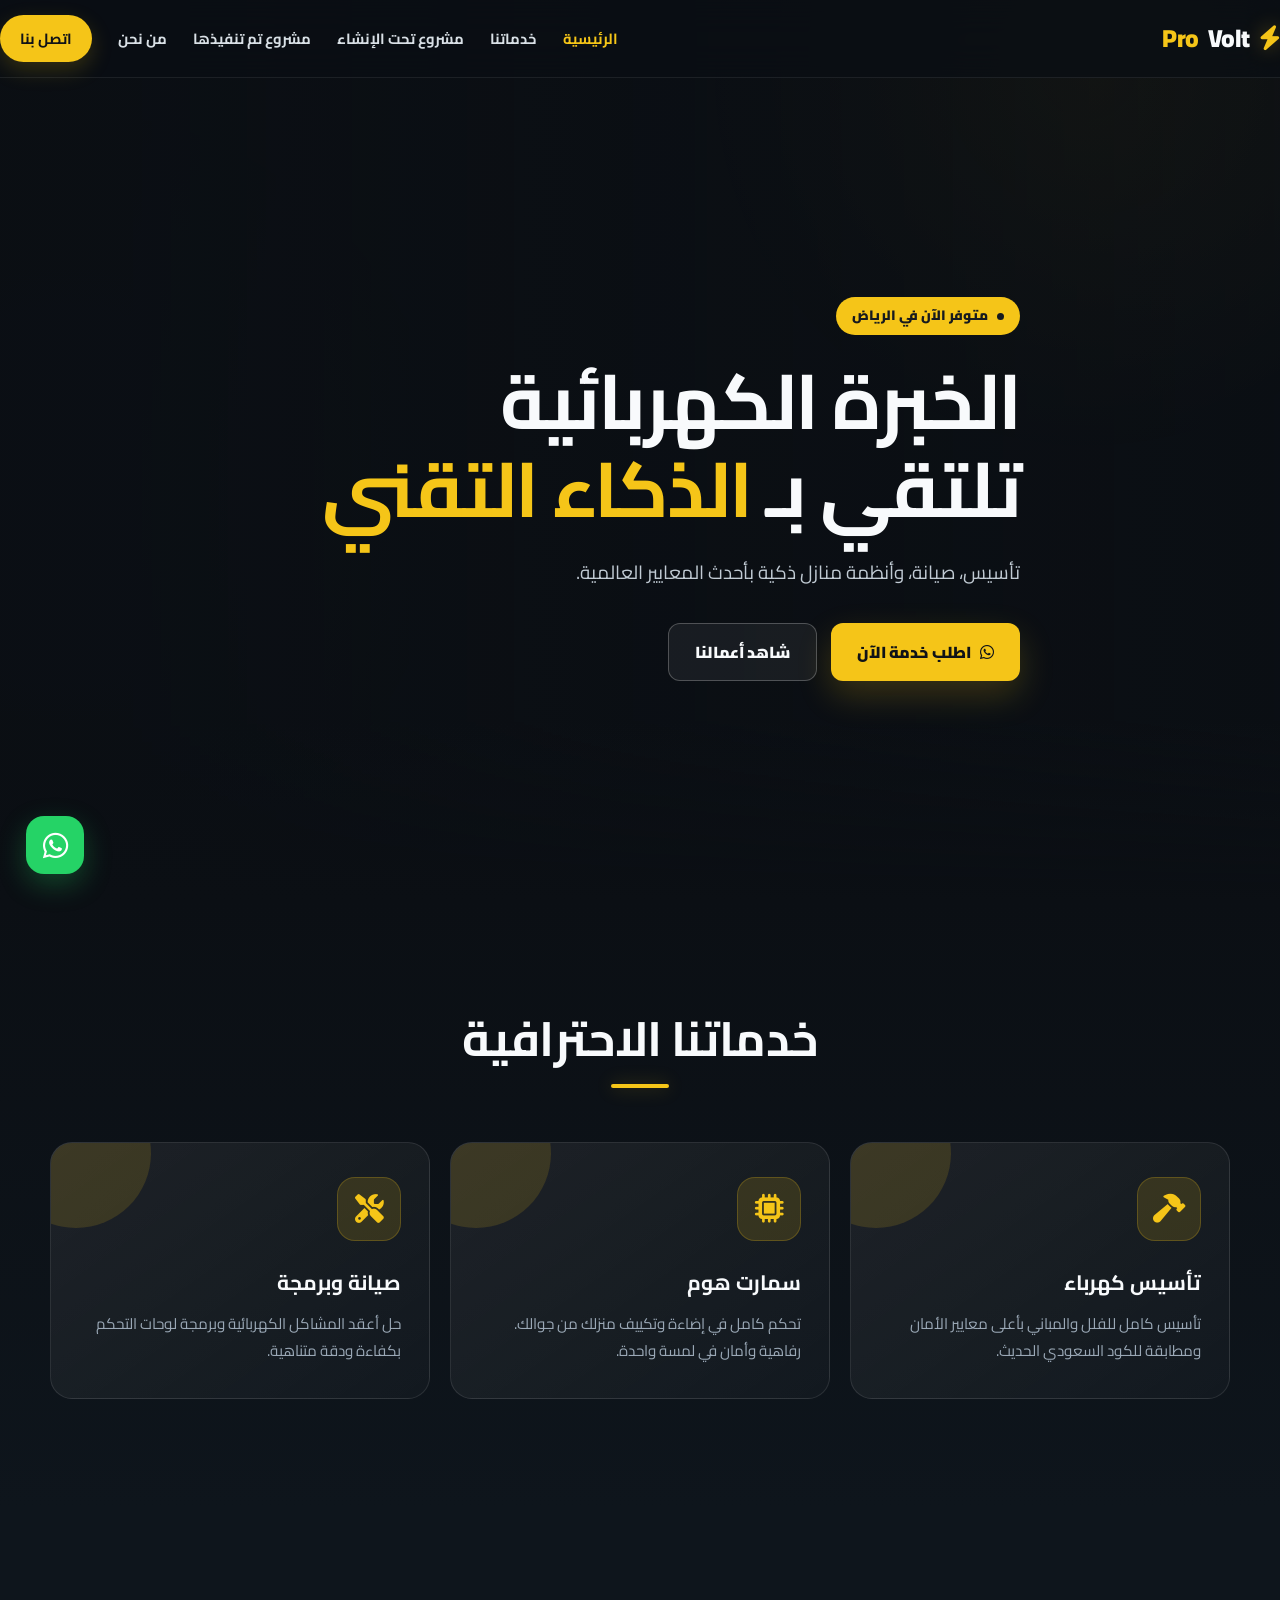
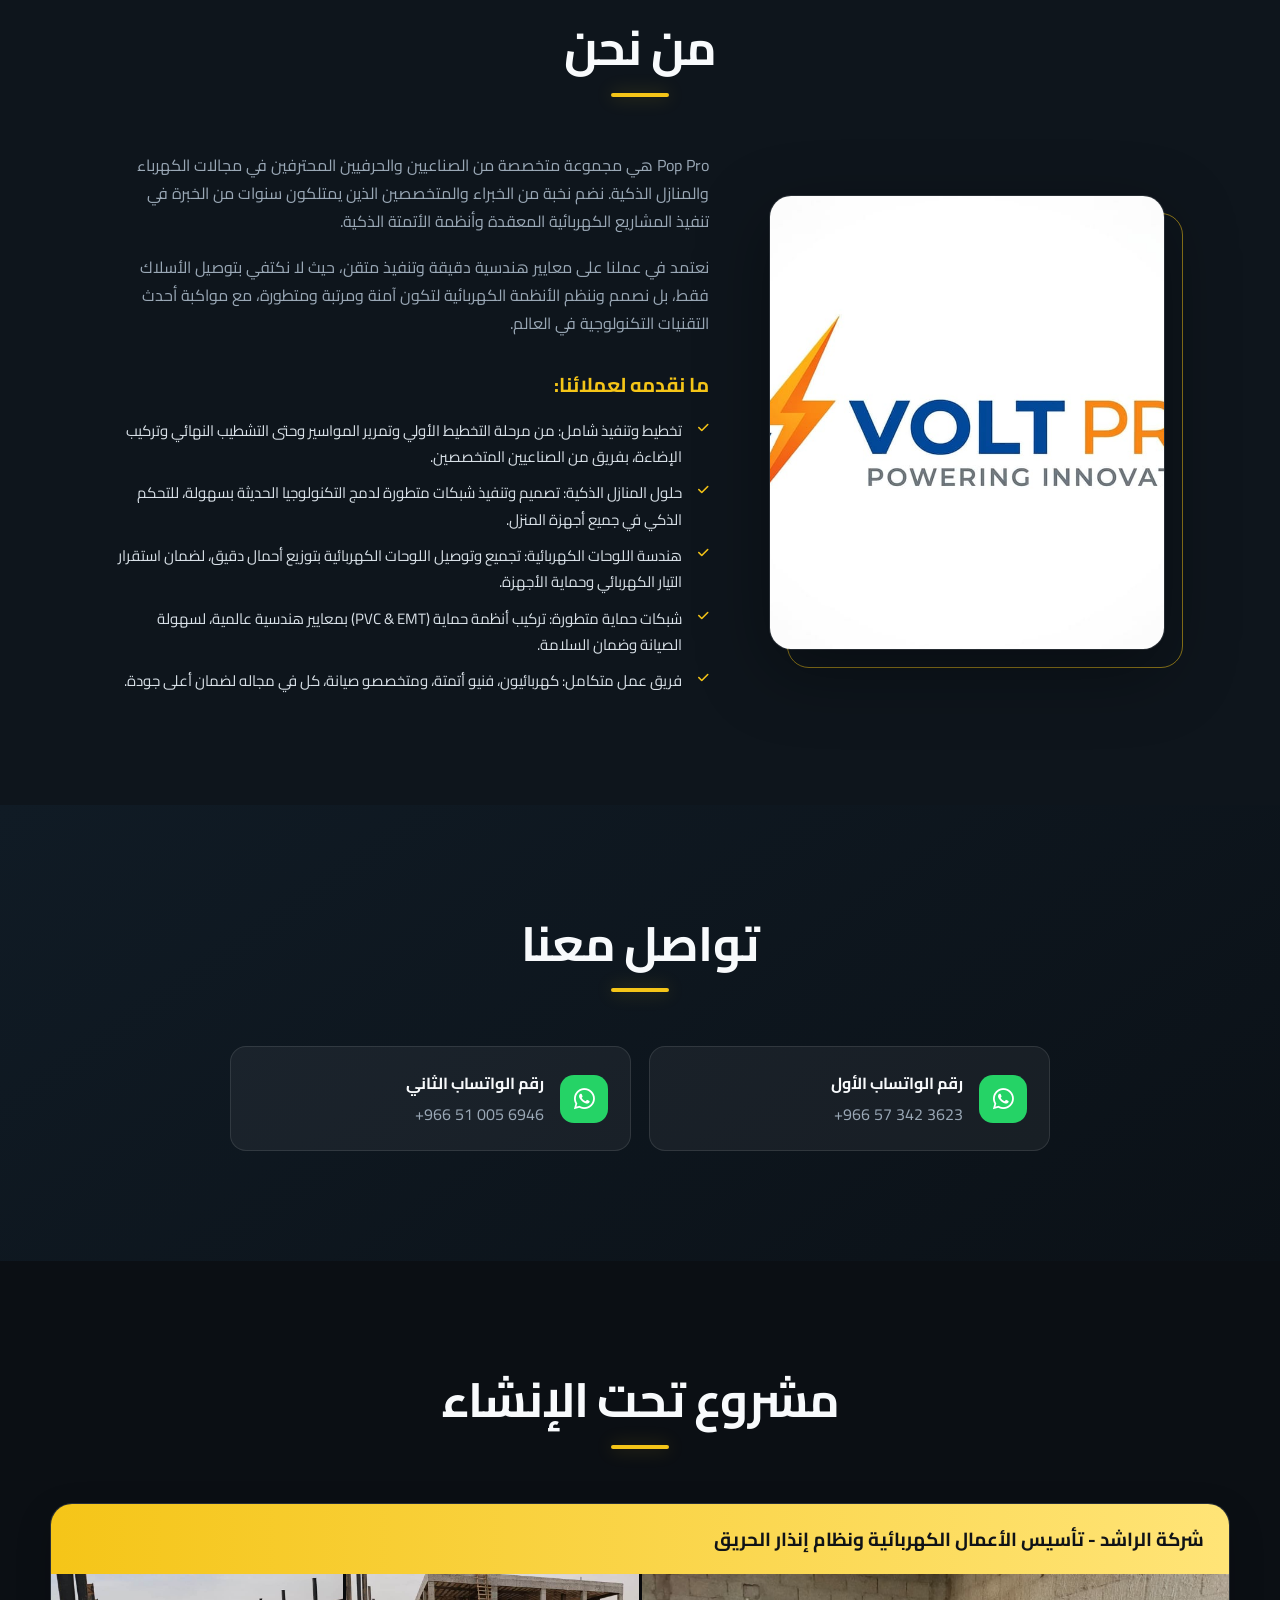
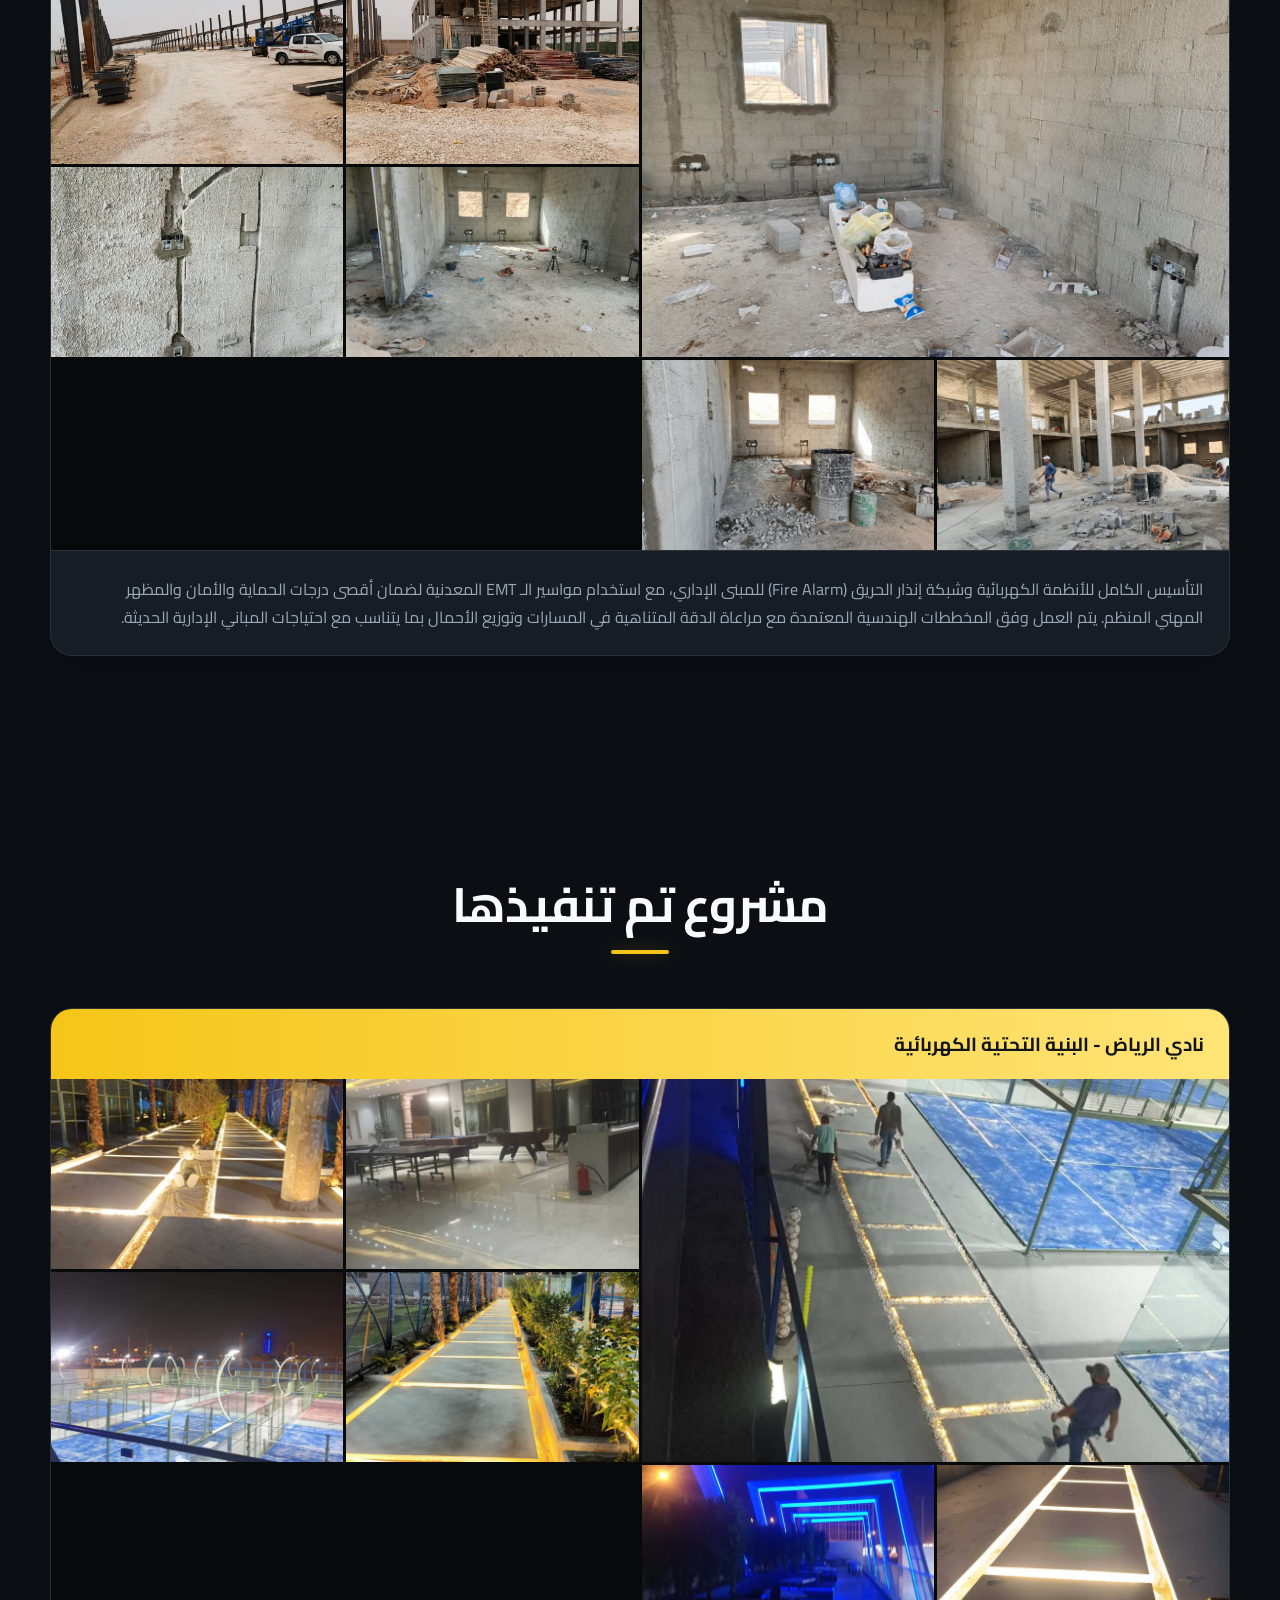
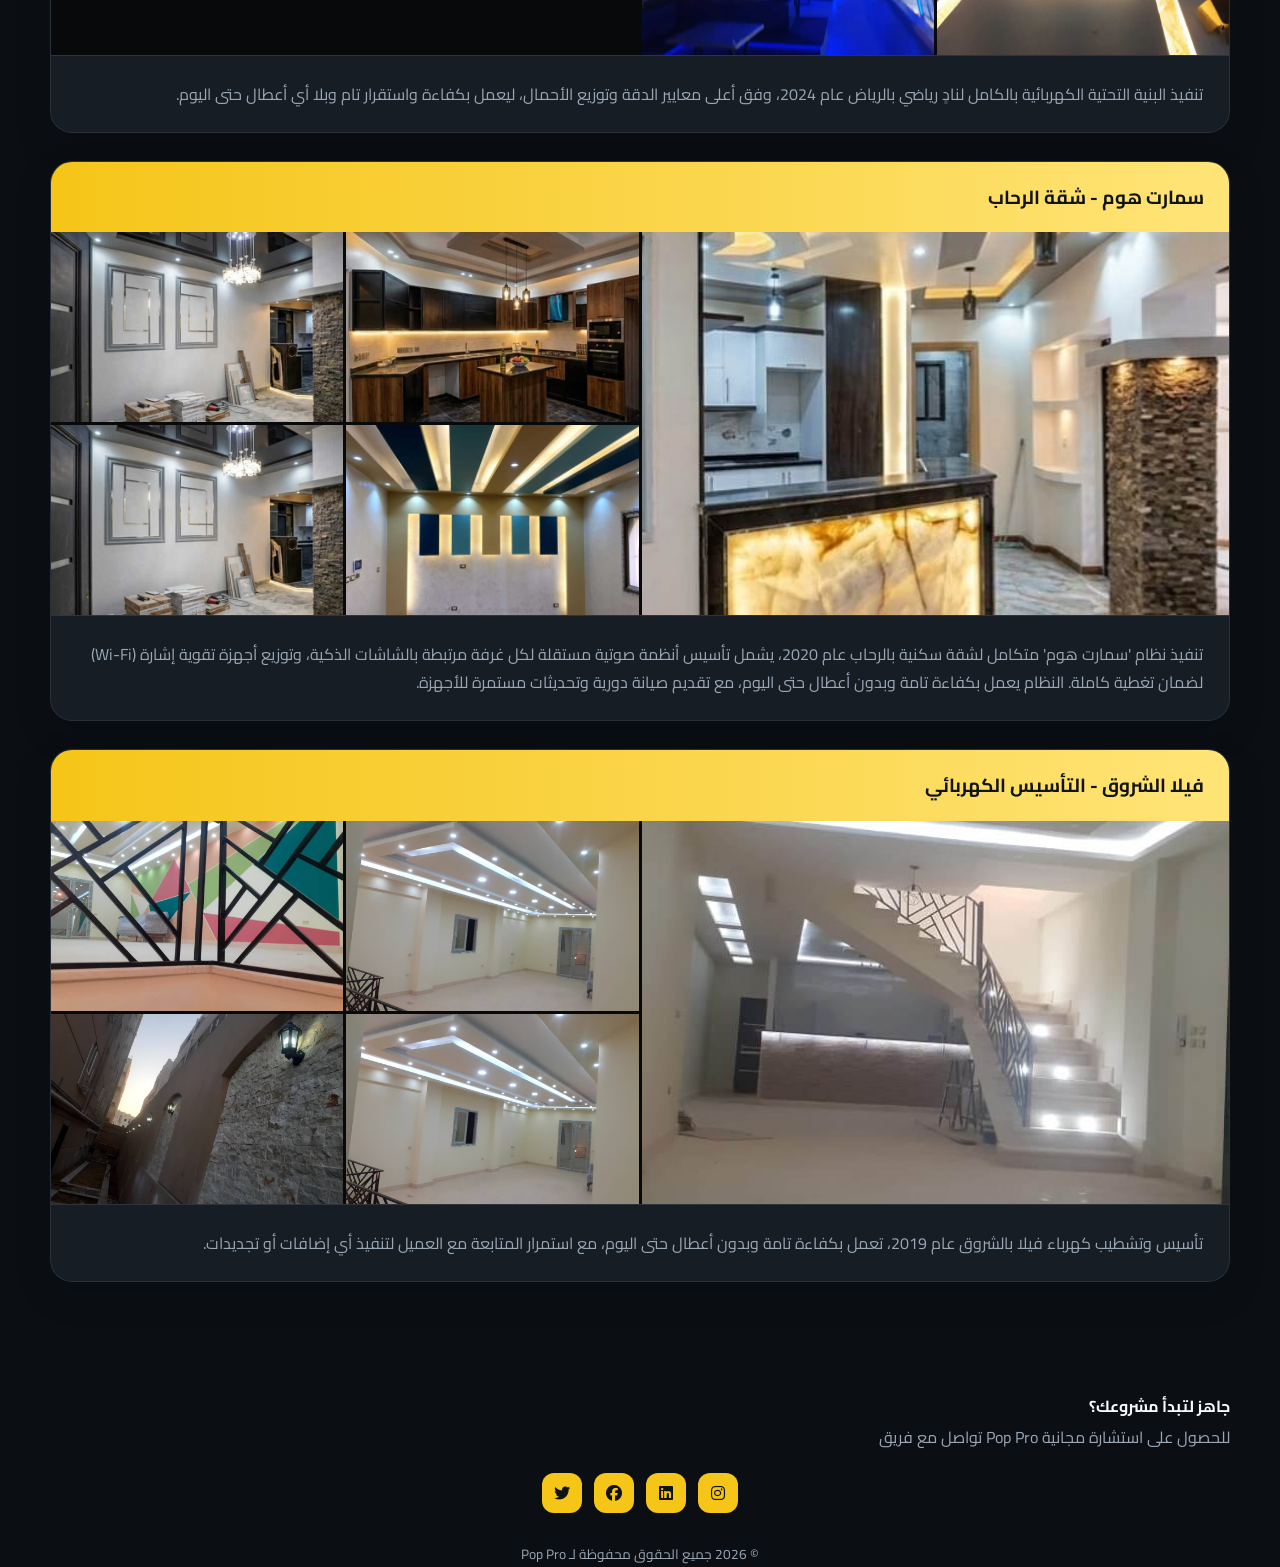
==== index.html @ e3d8637e "Redesign Pop Pro landing page" ====
<!DOCTYPE html>
<html lang="ar" dir="rtl">
<head>
    <!-- Basic Meta Tags -->
    <meta charset="UTF-8">
    <meta name="viewport" content="width=device-width, initial-scale=1.0">
    <meta http-equiv="X-UA-Compatible" content="IE=edge">
    
    <!-- SEO Meta Tags -->
    <title>Pop Pro | مجموعة الصناعيين والحرفيين المتخصصين</title>
    <meta name="description" content="Pop Pro - مجموعة متخصصة من الصناعيين والحرفيين في مجالات الكهرباء والمنازل الذكية. تركيب كهربائي محترف وصيانة وأتمتة المنازل في الرياض بأعلى معايير الجودة.">
    <meta name="keywords" content="Pop Pro, مجموعة صناعيين, كهربائي, منازل ذكية, تركيب كهربائي, صيانة, الرياض, حلول كهربائية, أتمتة المنازل, مقاول كهربائي, حرفيين">
    <meta name="author" content="Pop Pro Group">
    <meta name="robots" content="index, follow, max-image-preview:large, max-snippet:-1, max-video-preview:-1">
    <meta name="language" content="Arabic">
    <meta name="geo.region" content="SA">
    <meta name="geo.placename" content="Riyadh">
    <meta name="geo.position" content="24.7136;46.6753">
    <meta name="ICBM" content="24.7136,46.6753">
    
    <!-- Open Graph Meta Tags -->
    <meta property="og:type" content="website">
    <meta property="og:title" content="Pop Pro | مجموعة الصناعيين والحرفيين المتخصصين">
    <meta property="og:description" content="Pop Pro - مجموعة متخصصة من الصناعيين والحرفيين في مجالات الكهرباء والمنازل الذكية في الرياض. حلول احترافية بأعلى معايير الجودة.">
    <meta property="og:site_name" content="Pop Pro Group">
    <meta property="og:locale" content="ar_SA">
    
    <!-- Twitter Card Meta Tags -->
    <meta name="twitter:card" content="summary_large_image">
    <meta name="twitter:title" content="Pop Pro | مجموعة الصناعيين والحرفيين المتخصصين">
    <meta name="twitter:description" content="Pop Pro - مجموعة متخصصة من الصناعيين والحرفيين في مجالات الكهرباء والمنازل الذكية في الرياض. حلول احترافية بأعلى معايير الجودة.">
    <meta name="twitter:creator" content="@voltprogroup">
    
    <!-- Technical Meta Tags -->
    <meta name="theme-color" content="#f5c518">
    <meta name="msapplication-TileColor" content="#1a1a1a">
    <meta name="format-detection" content="telephone=no">
    <meta name="apple-mobile-web-app-capable" content="yes">
    <meta name="apple-mobile-web-app-status-bar-style" content="black-translucent">
    
        
    <!-- Favicon and App Icons -->
    <link rel="icon" type="image/x-icon" href="/favicon.ico">
    <link rel="apple-touch-icon" sizes="180x180" href="/apple-touch-icon.png">
    <link rel="icon" type="image/png" sizes="32x32" href="/favicon-32x32.png">
    <link rel="icon" type="image/png" sizes="16x16" href="/favicon-16x16.png">
    
    <!-- Preconnect for Performance -->
    <link rel="preconnect" href="https://fonts.googleapis.com">
    <link rel="preconnect" href="https://fonts.gstatic.com" crossorigin>
    <link rel="preconnect" href="https://cdnjs.cloudflare.com">
    
    <!-- Stylesheets -->
    <link rel="stylesheet" href="css/style.css">
    <link href="https://fonts.googleapis.com/css2?family=Cairo:wght@400;700;900&display=swap" rel="stylesheet">
    <link rel="stylesheet" href="https://cdnjs.cloudflare.com/ajax/libs/font-awesome/6.5.0/css/all.min.css">
    
    <!-- Structured Data (JSON-LD) -->
    <script type="application/ld+json">
    {
        "@context": "https://schema.org",
        "@type": "Organization",
        "name": "Pop Pro",
        "alternateName": "مجموعة الصناعيين والحرفيين المتخصصين",
        "description": "Pop Pro - مجموعة متخصصة من الصناعيين والحرفيين في مجالات الكهرباء والمنازل الذكية في الرياض",
        "telephone": "+966573423623",
        "address": {
            "@type": "PostalAddress",
            "addressLocality": "Riyadh",
            "addressCountry": "SA"
        },
        "geo": {
            "@type": "GeoCoordinates",
            "latitude": "24.7136",
            "longitude": "46.6753"
        },
        "openingHours": "Mo-Su 00:00-23:59",
        "serviceType": "Electrical Services",
        "areaServed": "Riyadh",
        "employee": {
            "@type": "LocalBusiness",
            "name": "Pop Pro Team"
        },
        "offers": {
            "@type": "Offer",
            "itemOffered": {
                "@type": "Service",
                "name": "Electrical Installation and Smart Home Solutions",
                "description": "Complete electrical installation, maintenance, and smart home automation by professional craftsmen"
            }
        },
        "sameAs": [
            "https://www.instagram.com/voltprogroup",
            "https://www.linkedin.com/company/voltprogroup",
            "https://twitter.com/voltprogroup"
        ]
    }
    </script>
</head>
<body>

    <nav>
        <div class="container nav-wrapper">
            <a href="#" class="logo">
                <i class="fas fa-bolt"></i> Pop <span>Pro</span>
            </a>
            
            <ul class="nav-links">
                <li><a href="#hero">الرئيسية</a></li>
                <li><a href="#services">خدماتنا</a></li>
                <li><a href="#portfolio">مشروع تحت الإنشاء</a></li>
                <li><a href="#completed-projects">مشروع تم تنفيذها</a></li>
                <li><a href="#about">من نحن</a></li>
                <li><a href="#contact" class="btn-nav">اتصل بنا</a></li>
            </ul>

            <div class="menu-toggle" id="mobile-menu">
                <span class="bar"></span>
                <span class="bar"></span>
                <span class="bar"></span>
            </div>
        </div>
    </nav>

    <section id="hero" class="hero">
        <div class="container hero-content">
            <span class="badge">متوفر الآن في الرياض </span>
            <h1>الخبرة الكهربائية تلتقي بـ <span class="highlight">الذكاء التقني</span></h1>
            <p>تأسيس، صيانة، وأنظمة منازل ذكية بأحدث المعايير العالمية.</p>
            <div class="hero-btns">
                <a href="https://wa.me/966573423623" class="btn-primary"><i class="fab fa-whatsapp"></i> اطلب خدمة الآن</a>
                <a href="#portfolio" class="btn-secondary">شاهد أعمالنا</a>
            </div>
        </div>
    </section>

<section id="services" class="services">
    <div class="container">
        <div class="section-title reveal">
            <h2>خدماتنا الاحترافية</h2>
            <div class="line"></div>
        </div>
        
        <div class="services-grid">
            <div class="service-card reveal">
                <div class="card-icon">
                     <i class="fas fa-hammer"></i>
                </div>
                <h3>تأسيس كهرباء</h3>
                <p>تأسيس كامل للفلل والمباني بأعلى معايير الأمان ومطابقة للكود السعودي الحديث.</p>
                <div class="card-edge"></div>
            </div>

            <div class="service-card reveal">
                <div class="card-icon">
                    <i class="fas fa-microchip"></i>
                </div>
                <h3>سمارت هوم</h3>
                <p>تحكم كامل في إضاءة وتكييف منزلك من جوالك. رفاهية وأمان في لمسة واحدة.</p>
                <div class="card-edge"></div>
            </div>

            <div class="service-card reveal">
                <div class="card-icon">
                    <i class="fas fa-tools"></i>
                </div>
                <h3>صيانة وبرمجة</h3>
                <p>حل أعقد المشاكل الكهربائية وبرمجة لوحات التحكم بكفاءة ودقة متناهية.</p>
                <div class="card-edge"></div>
            </div>
        </div>
    </div>
</section>

<section id="about" class="about">
    <div class="container">
        <div class="section-title reveal">
            <h2>من نحن</h2>
            <div class="line"></div>
        </div>
        
        <div class="about-content">
            <div class="about-image">
                <img src="image/profile.jpeg" alt="Pop Pro - مجموعة الصناعيين والحرفيين">
            </div>
            <div class="about-text">
                <p>Pop Pro هي مجموعة متخصصة من الصناعيين والحرفيين المحترفين في مجالات الكهرباء والمنازل الذكية. نضم نخبة من الخبراء والمتخصصين الذين يمتلكون سنوات من الخبرة في تنفيذ المشاريع الكهربائية المعقدة وأنظمة الأتمتة الذكية.</p>
            
            <p>نعتمد في عملنا على معايير هندسية دقيقة وتنفيذ متقن، حيث لا نكتفي بتوصيل الأسلاك فقط، بل نصمم وننظم الأنظمة الكهربائية لتكون آمنة ومرتبة ومتطورة، مع مواكبة أحدث التقنيات التكنولوجية في العالم.</p>
            
            <h3>ما نقدمه لعملائنا:</h3>
            
            <ul>
                <li>تخطيط وتنفيذ شامل: من مرحلة التخطيط الأولي وتمرير المواسير وحتى التشطيب النهائي وتركيب الإضاءة، بفريق من الصناعيين المتخصصين.</li>
                <li>حلول المنازل الذكية: تصميم وتنفيذ شبكات متطورة لدمج التكنولوجيا الحديثة بسهولة، للتحكم الذكي في جميع أجهزة المنزل.</li>
                <li>هندسة اللوحات الكهربائية: تجميع وتوصيل اللوحات الكهربائية بتوزيع أحمال دقيق، لضمان استقرار التيار الكهربائي وحماية الأجهزة.</li>
                <li>شبكات حماية متطورة: تركيب أنظمة حماية (PVC & EMT) بمعايير هندسية عالمية، لسهولة الصيانة وضمان السلامة.</li>
                <li>فريق عمل متكامل: كهربائيون، فنيو أتمتة، ومتخصصو صيانة، كل في مجاله لضمان أعلى جودة.</li>
            </ul>
            </div>
        </div>
    </div>
</section>

<section id="contact" class="contact">
    <div class="container">
        <div class="section-title reveal">
            <h2>تواصل معنا</h2>
            <div class="line"></div>
        </div>
        <div class="contact-content">
            <div class="contact-cards">
                <a href="https://wa.me/966573423623" class="contact-card" target="_blank">
                    <div class="contact-icon">
                        <i class="fab fa-whatsapp"></i>
                    </div>
                    <div class="contact-info">
                        <h3>رقم الواتساب الأول</h3>
                        <p>+966 57 342 3623</p>
                    </div>
                </a>
                <a href="https://wa.me/966510056946" class="contact-card" target="_blank">
                    <div class="contact-icon">
                        <i class="fab fa-whatsapp"></i>
                    </div>
                    <div class="contact-info">
                        <h3>رقم الواتساب الثاني</h3>
                        <p>+966 51 005 6946</p>
                    </div>
                </a>
            </div>
        </div>
    </div>
</section>

    <section id="portfolio" class="portfolio">
        <div class="container">
            <div class="section-title">
                <h2>مشروع تحت الإنشاء</h2>
                <div class="line"></div>
            </div>

            <div class="portfolio-grid">
                <div class="portfolio-item">
                    <div class="project-header">
                        <h3> تأسيس الأعمال الكهربائية ونظام إنذار الحريق - المبنى الإداري (شركة الراشد)</h3>
                    </div>
                    <div class="images">
                        <img src="image/factory1.jpeg" alt="Factory 1" loading="lazy">
                        <img src="image/factory2.jpeg" alt="Factory 2" loading="lazy">
                        <img src="image/factory3.jpeg" alt="Factory 3" loading="lazy">
                        <img src="image/factory4.jpeg" alt="Factory 4" loading="lazy">
                        <img src="image/factory5.jpeg" alt="Factory 5" loading="lazy">
                        <img src="image/factory6.jpeg" alt="Factory 6" loading="lazy">
                        <img src="image/factory7.jpeg" alt="Factory 7" loading="lazy">
                    </div>
                    <div class="project-description">
                        <p>التأسيس الكامل للأنظمة الكهربائية وشبكة إنذار الحريق (Fire Alarm) للمبنى الإداري، مع استخدام مواسير الـ EMT المعدنية لضمان أقصى درجات الحماية والأمان والمظهر المهني المنظم. يتم العمل وفق المخططات الهندسية المعتمدة مع مراعاة الدقة المتناهية في المسارات وتوزيع الأحمال بما يتناسب مع احتياجات المباني الإدارية الحديثة.</p>
                    </div>
                </div>
            </div>
        </div>
    </section>

    <section id="completed-projects" class="portfolio">
        <div class="container">
            <div class="section-title">
                <h2>مشروع تم تنفيذها</h2>
                <div class="line"></div>
            </div>

            <div class="portfolio-grid">
                <div class="portfolio-item">
                    <div class="project-header">
                        <h3>نادي الرياض - البنية التحتية الكهربائية</h3>
                    </div>
                    <div class="images">
                        <img src="image/Riyadh1.jpeg" alt="Riyadh 1" loading="lazy">
                        <img src="image/Riyadh2.jpeg" alt="Riyadh 2" loading="lazy">
                        <img src="image/Riyadh3.jpeg" alt="Riyadh 3" loading="lazy">
                        <img src="image/Riyadh4.jpeg" alt="Riyadh 4" loading="lazy">
                        <img src="image/Riyadh5.jpeg" alt="Riyadh 5" loading="lazy">
                        <img src="image/Riyadh6.jpeg" alt="Riyadh 6" loading="lazy">
                        <img src="image/Riyadh7.jpeg" alt="Riyadh 7" loading="lazy">
                    </div>
                    <div class="project-description">
                        <p>تنفيذ البنية التحتية الكهربائية بالكامل لنادٍ رياضي بالرياض عام 2024، وفق أعلى معايير الدقة وتوزيع الأحمال، ليعمل بكفاءة واستقرار تام وبلا أي أعطال حتى اليوم.</p>
                    </div>
                </div>

                <div class="portfolio-item">
                    <div class="project-header">
                        <h3>سمارت هوم - شقة الرحاب</h3>
                    </div>
                    <div class="images">
                        <img src="image/Rehab1.jpeg" alt="Rehab 1" loading="lazy">
                        <img src="image/Rehab2.jpeg" alt="Rehab 2" loading="lazy">
                        <img src="image/Rehab5.jpeg" alt="Rehab 3" loading="lazy">
                        <img src="image/Rehab4.jpeg" alt="Rehab 4" loading="lazy">
                        <img src="image/Rehab5.jpeg" alt="Rehab 5" loading="lazy">
                    </div>
                    <div class="project-description">
                        <p>تنفيذ نظام "سمارت هوم" متكامل لشقة سكنية بالرحاب عام 2020، يشمل تأسيس أنظمة صوتية مستقلة لكل غرفة مرتبطة بالشاشات الذكية، وتوزيع أجهزة تقوية إشارة (Wi-Fi) لضمان تغطية كاملة. النظام يعمل بكفاءة تامة وبدون أعطال حتى اليوم، مع تقديم صيانة دورية وتحديثات مستمرة للأجهزة.</p>
                    </div>
                </div>

                <div class="portfolio-item">
                    <div class="project-header">
                        <h3>فيلا الشروق - التأسيس الكهربائي</h3>
                    </div>
                    <div class="images">
                        <img src="image/sunrise1.jpeg" alt="Shurooq 1" loading="lazy">
                        <img src="image/sunrise2.jpeg" alt="Shurooq 2" loading="lazy">
                        <img src="image/sunrise3.jpeg" alt="Shurooq 3" loading="lazy">
                        <img src="image/sunrise4.jpeg" alt="Shurooq 4" loading="lazy">
                        <img src="image/sunrise5.jpeg" alt="Shurooq 5" loading="lazy">
                    </div>
                    <div class="project-description">
                        <p>تأسيس وتشطيب كهرباء فيلا بالشروق عام 2019، تعمل بكفاءة تامة وبدون أعطال حتى اليوم، مع استمرار المتابعة مع العميل لتنفيذ أي إضافات أو تجديدات.</p>
                    </div>
                </div>

                
            </div>
        </div>
    </section>

    <footer id="contact">
        <div class="container">
            <div class="contact-info">
                <h3>جاهز لتبدأ مشروعك؟</h3>
                <p>تواصل مع فريق Pop Pro للحصول على استشارة مجانية</p>
                <div class="social-links">
                    <a href="https://www.instagram.com/voltprogroup"><i class="fab fa-instagram"></i></a>
                    <a href="https://www.linkedin.com/company/voltprogroup"><i class="fab fa-linkedin"></i></a>
                    <a href="https://www.facebook.com/alajadhalmtqnhllmqawlat"><i class="fab fa-facebook"></i></a>
                </div>
            </div>
            <p class="copyright">&copy; 2026 جميع الحقوق محفوظة لـ Pop Pro</p>
        </div>
    </footer>

    <!-- Image Gallery Modal -->
    <div id="imageModal" class="image-modal">
        <span class="modal-close">&times;</span>
        <img class="modal-image" id="modalImage" src="" alt="">
    </div>

    <!-- WhatsApp Floating Button -->
    <a href="https://wa.me/966573423623" class="whatsapp-float" target="_blank">
        <i class="fab fa-whatsapp"></i>
    </a>

    <script src="https://cdnjs.cloudflare.com/ajax/libs/js-yaml/4.1.0/js-yaml.min.js"></script>
<script src="js/yaml-loader.js"></script>
<script src="script.js"></script>
</body>
</html>
---- css/style.css ----
:root {
    --primary-color: #f5c518;
    --primary-soft: rgba(245, 197, 24, .14);
    --secondary-color: #0b0f14;
    --surface: #111820;
    --surface-2: #17212b;
    --text-white: #f8fafc;
    --text-muted: #9aa8b6;
    --line: rgba(255,255,255,.1);
    --green: #25d366;
    --transition: 260ms cubic-bezier(.2,.8,.2,1);
    --container-width: 1180px;
    --radius: 22px;
    --shadow: 0 22px 70px rgba(0,0,0,.35);
}

* { margin: 0; padding: 0; box-sizing: border-box; }
html { scroll-behavior: smooth; }
body {
    font-family: 'Cairo', sans-serif;
    background: var(--secondary-color);
    color: var(--text-white);
    line-height: 1.75;
    overflow-x: hidden;
}
body::before {
    content: '';
    position: fixed;
    inset: 0;
    pointer-events: none;
    background: radial-gradient(circle at 85% 8%, rgba(245,197,24,.08), transparent 28%), radial-gradient(circle at 5% 55%, rgba(49,92,122,.08), transparent 30%);
    z-index: -1;
}
.container { width: min(var(--container-width), calc(100% - 40px)); margin: 0 auto; }
ul { list-style: none; } a { text-decoration: none; color: inherit; }
.reveal { opacity: 1; }
.nav-links a.active { color: var(--primary-color); }

nav {
    height: 78px;
    display: flex;
    align-items: center;
    position: fixed;
    inset: 0 0 auto;
    z-index: 1000;
    background: rgba(11,15,20,.72);
    border-bottom: 1px solid rgba(255,255,255,.08);
    backdrop-filter: blur(18px);
}
.nav-wrapper { display: flex; justify-content: space-between; align-items: center; width: 100%; }
.logo { display: inline-flex; align-items: center; gap: 9px; font-size: 1.55rem; font-weight: 900; letter-spacing: -.5px; }
.logo i { color: var(--primary-color); filter: drop-shadow(0 0 10px rgba(245,197,24,.35)); }
.logo span { color: var(--primary-color); }
.nav-links { display: flex; gap: 26px; align-items: center; font-size: .92rem; font-weight: 700; }
.nav-links a { color: #d9e0e6; transition: var(--transition); }
.nav-links a:hover { color: var(--primary-color); }
.btn-nav { background: var(--primary-color); color: #101317 !important; padding: 10px 20px; border-radius: 999px; box-shadow: 0 8px 22px rgba(245,197,24,.18); }
.btn-nav:hover { transform: translateY(-2px); color: #101317 !important; }

.hero {
    min-height: 760px;
    height: 100vh;
    display: flex;
    align-items: center;
    position: relative;
    overflow: hidden;
    background: linear-gradient(90deg, rgba(11,15,20,.96) 10%, rgba(11,15,20,.76) 48%, rgba(11,15,20,.55)), url('https://images.unsplash.com/photo-1621905251189-08b45d6a269e?auto=format&fit=crop&q=85');
    background-size: cover;
    background-position: center;
    padding-top: 78px;
}
.hero::after { content: ''; position: absolute; inset: auto 0 0; height: 180px; background: linear-gradient(transparent, var(--secondary-color)); }
.hero-content { position: relative; z-index: 1; max-width: 760px; }
.badge { display: inline-flex; align-items: center; gap: 9px; color: #161a1f; background: var(--primary-color); padding: 7px 16px; border-radius: 999px; font-size: .85rem; font-weight: 900; margin-bottom: 22px; }
.badge::before { content: ''; width: 7px; height: 7px; background: #161a1f; border-radius: 50%; }
.hero h1 { max-width: 720px; font-size: clamp(2.7rem, 6vw, 5.5rem); line-height: 1.15; letter-spacing: -2px; margin-bottom: 22px; }
.highlight { color: var(--primary-color); }
.hero p { max-width: 600px; color: #c1cbd4; font-size: 1.18rem; margin-bottom: 34px; }
.hero-btns { display: flex; gap: 14px; flex-wrap: wrap; }
.btn-primary, .btn-secondary { display: inline-flex; align-items: center; justify-content: center; gap: 9px; padding: 14px 26px; border-radius: 12px; font-weight: 900; transition: var(--transition); }
.btn-primary { background: var(--primary-color); color: #101317; box-shadow: 0 14px 35px rgba(245,197,24,.2); }
.btn-secondary { border: 1px solid rgba(255,255,255,.24); background: rgba(255,255,255,.06); color: var(--text-white); }
.btn-primary:hover, .btn-secondary:hover { transform: translateY(-4px); box-shadow: 0 15px 32px rgba(0,0,0,.25); }

section { position: relative; }
.services, .portfolio { padding: 110px 0; background: var(--secondary-color); }
.services { background: linear-gradient(180deg, var(--secondary-color), #0e151c); }
.about, .contact { padding: 110px 0; background: #0e151c; }
.section-title { text-align: center; margin-bottom: 54px; }
.section-title h2 { font-size: clamp(2rem, 4vw, 3rem); line-height: 1.2; letter-spacing: -.8px; }
.line { width: 58px; height: 4px; background: var(--primary-color); border-radius: 20px; margin: 16px auto 0; box-shadow: 0 0 18px rgba(245,197,24,.3); }
.services-grid { display: grid; grid-template-columns: repeat(3, 1fr); gap: 20px; }
.service-card { position: relative; overflow: hidden; padding: 34px 28px; min-height: 250px; background: linear-gradient(145deg, rgba(255,255,255,.07), rgba(255,255,255,.025)); border: 1px solid var(--line); border-radius: var(--radius); transition: var(--transition); }
.service-card::before { content: ''; position: absolute; width: 150px; height: 150px; top: -65px; left: -50px; background: var(--primary-soft); border-radius: 50%; }
.service-card:hover { transform: translateY(-8px); border-color: rgba(245,197,24,.65); box-shadow: var(--shadow); }
.card-icon { position: relative; display: grid; place-items: center; width: 64px; height: 64px; margin-bottom: 24px; color: var(--primary-color); background: var(--primary-soft); border: 1px solid rgba(245,197,24,.22); border-radius: 18px; font-size: 1.8rem; }
.service-card h3 { position: relative; font-size: 1.3rem; margin-bottom: 10px; }
.service-card p { position: relative; color: var(--text-muted); font-size: .95rem; }
.card-edge { position: absolute; inset: auto 0 0; height: 3px; background: var(--primary-color); transform: scaleX(0); transform-origin: right; transition: var(--transition); }
.service-card:hover .card-edge { transform: scaleX(1); }

.about-content { display: grid; grid-template-columns: minmax(250px, .8fr) 1.2fr; align-items: center; gap: 60px; max-width: 1050px; margin: 0 auto; }
.about-image { position: relative; }
.about-image::before { content: ''; position: absolute; inset: 18px -18px -18px 18px; border: 1px solid rgba(245,197,24,.55); border-radius: var(--radius); z-index: 0; }
.about-image img { position: relative; display: block; width: 100%; aspect-ratio: 1/1.15; object-fit: cover; border-radius: var(--radius); border: 1px solid var(--line); box-shadow: var(--shadow); z-index: 1; }
.about-text { text-align: right; }
.about-content p { color: var(--text-muted); margin-bottom: 18px; }
.about-content h3 { color: var(--primary-color); font-size: 1.25rem; margin: 30px 0 16px; }
.about-content ul { display: grid; gap: 10px; }
.about-content li { position: relative; padding-right: 27px; color: #d8e0e7; font-size: .94rem; }
.about-content li::before { content: '\f00c'; position: absolute; right: 0; top: 4px; color: var(--primary-color); font: 900 .75rem/1 'Font Awesome 6 Free'; }

.contact { background: linear-gradient(145deg, #101b25, #0b1117); }
.contact-content { max-width: 820px; margin: 0 auto; }
.contact-cards { display: grid; grid-template-columns: repeat(2, 1fr); gap: 18px; }
.contact-card { display: flex; align-items: center; gap: 16px; padding: 22px; border: 1px solid var(--line); background: rgba(255,255,255,.05); border-radius: 16px; transition: var(--transition); }
.contact-card:hover { transform: translateY(-5px); border-color: rgba(37,211,102,.55); background: rgba(37,211,102,.08); }
.contact-icon { display: grid; place-items: center; flex: 0 0 48px; width: 48px; height: 48px; color: white; background: var(--green); border-radius: 14px; font-size: 1.5rem; }
.contact-info { text-align: right; margin: 0; }
.contact-info h3 { color: var(--text-white); font-size: 1rem; margin-bottom: 3px; }
.contact-info p { color: var(--text-muted); margin: 0; direction: ltr; text-align: right; }

.portfolio-grid { display: flex; flex-direction: column; gap: 28px; }
.portfolio-item { overflow: hidden; background: var(--surface); border: 1px solid var(--line); border-radius: var(--radius); box-shadow: 0 12px 35px rgba(0,0,0,.18); }
.project-header { padding: 21px 25px; background: linear-gradient(90deg, var(--primary-color), #ffe477); }
.project-header h3 { color: #101317; font-size: 1.18rem; line-height: 1.5; }
.images { display: grid; grid-template-columns: repeat(4, 1fr); gap: 3px; background: #07090b; }
.images img { width: 100%; height: 190px; object-fit: cover; display: block; cursor: pointer; transition: var(--transition); }
.images img:first-child { grid-column: span 2; grid-row: span 2; height: 383px; }
.images img:hover { opacity: .8; transform: scale(1.025); }
.project-description { padding: 24px 26px; border-top: 1px solid var(--line); background: rgba(255,255,255,.025); }
.project-description p { color: var(--text-muted); margin: 0; }

.image-modal { display: none; position: fixed; inset: 0; z-index: 2000; align-items: center; justify-content: center; padding: 30px; background: rgba(3,6,9,.94); cursor: pointer; }
.image-modal.active { display: flex; }
.modal-image { max-width: min(1000px, 94vw); max-height: 88vh; object-fit: contain; border-radius: 14px; box-shadow: var(--shadow); }
.modal-close { position: absolute; top: 20px; right: 30px; color: white; font-size: 38px; cursor: pointer; }
.modal-close:hover { color: var(--primary-color); }
.whatsapp-float { position: fixed; left: 26px; bottom: 26px; z-index: 1000; display: grid; place-items: center; width: 58px; height: 58px; color: white; background: var(--green); border-radius: 18px; font-size: 29px; box-shadow: 0 10px 28px rgba(37,211,102,.28); transition: var(--transition); }
.whatsapp-float:hover { transform: translateY(-5px) rotate(-5deg); box-shadow: 0 16px 35px rgba(37,211,102,.4); }
.social-links { display: flex; gap: 12px; justify-content: center; margin-top: 22px; }
.social-links a { display: grid; place-items: center; width: 40px; height: 40px; color: #101317; background: var(--primary-color); border-radius: 12px; transition: var(--transition); }
.social-links a:hover { transform: translateY(-4px); background: #ffe477; }
.copyright { text-align: center; margin-top: 30px; color: var(--text-muted); font-size: .85rem; }
.menu-toggle { display: none; flex-direction: column; gap: 5px; cursor: pointer; padding: 8px; }
.bar { width: 25px; height: 2px; background: var(--text-white); transition: var(--transition); }
.menu-toggle.active .bar:nth-child(1) { transform: rotate(-45deg) translate(-5px, 5px); }
.menu-toggle.active .bar:nth-child(2) { opacity: 0; }
.menu-toggle.active .bar:nth-child(3) { transform: rotate(45deg) translate(-5px, -5px); }

@media (max-width: 900px) {
    .nav-links { gap: 14px; font-size: .82rem; }
    .about-content { gap: 35px; }
}
@media (max-width: 768px) {
    .container { width: min(100% - 30px, var(--container-width)); }
    .menu-toggle { display: flex; }
    .nav-links { display: none; position: fixed; top: 78px; right: 15px; left: 15px; padding: 12px; flex-direction: column; gap: 2px; background: rgba(17,24,32,.98); border: 1px solid var(--line); border-radius: 16px; box-shadow: var(--shadow); }
    .nav-links.active { display: flex; }
    .nav-links li, .nav-links a { width: 100%; text-align: center; }
    .nav-links a { display: block; padding: 11px; border-radius: 10px; }
    .nav-links a:hover { background: var(--primary-soft); }
    .btn-nav { margin: 6px 0; }
    .hero { min-height: 700px; background-position: 62% center; }
    .hero-content { text-align: center; }
    .hero h1 { font-size: clamp(2.35rem, 11vw, 4rem); letter-spacing: -1px; }
    .hero p { font-size: 1rem; }
    .hero-btns { justify-content: center; }
    .services-grid, .contact-cards { grid-template-columns: 1fr; }
    .about-content { grid-template-columns: 1fr; }
    .about-image { max-width: 320px; margin: 0 auto; }
    .about-text { text-align: center; }
    .about-content li { text-align: right; }
    .images { grid-template-columns: repeat(3, 1fr); }
    .images img, .images img:first-child { height: 145px; grid-column: span 1; grid-row: span 1; }
}
@media (max-width: 480px) {
    .hero { min-height: 650px; }
    .hero-btns a { width: 100%; }
    .section-title { margin-bottom: 35px; }
    .services, .portfolio, .about, .contact { padding: 75px 0; }
    .service-card { min-height: auto; padding: 26px 22px; }
    .project-header, .project-description { padding: 18px; }
    .images { grid-template-columns: repeat(2, 1fr); }
    .images img, .images img:first-child { height: 130px; }
    .whatsapp-float { left: 18px; bottom: 18px; width: 53px; height: 53px; border-radius: 16px; }
}
@media (prefers-reduced-motion: reduce) { *, *::before, *::after { scroll-behavior: auto !important; transition-duration: .01ms !important; animation-duration: .01ms !important; } }
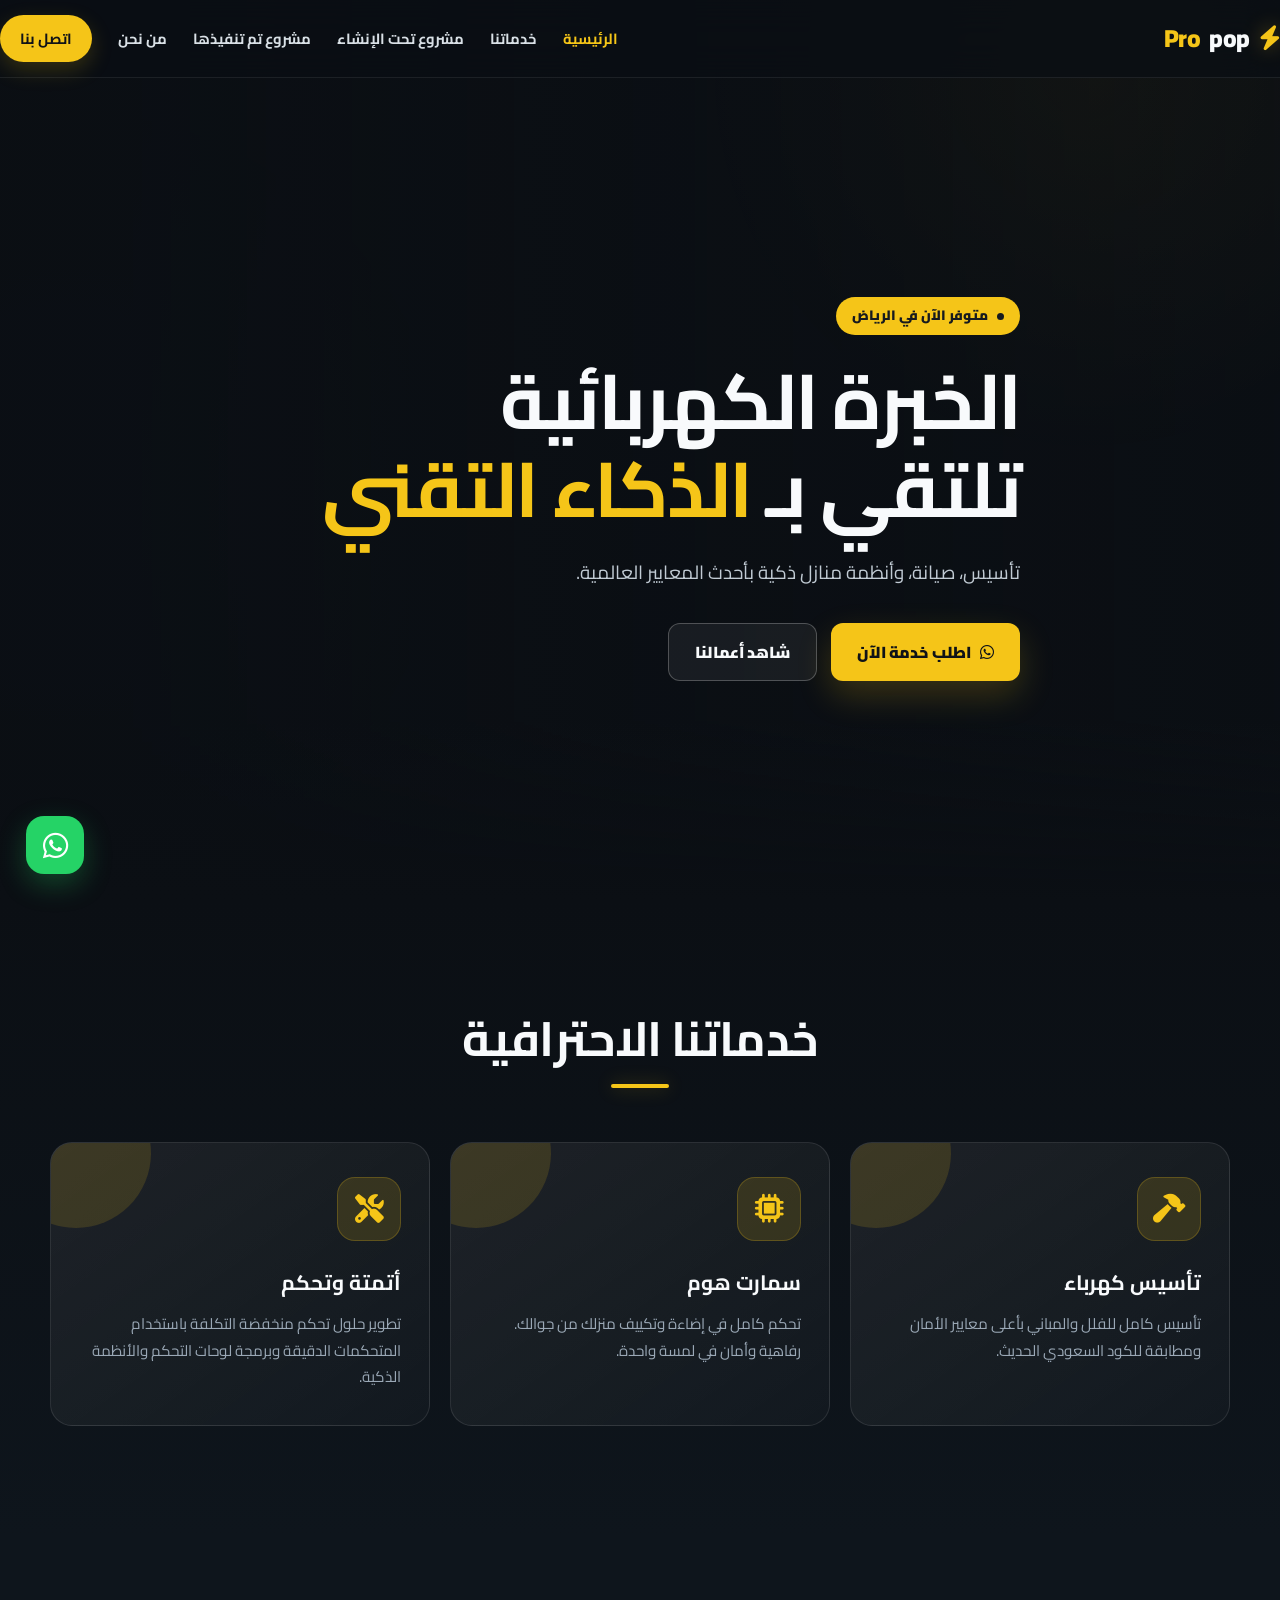
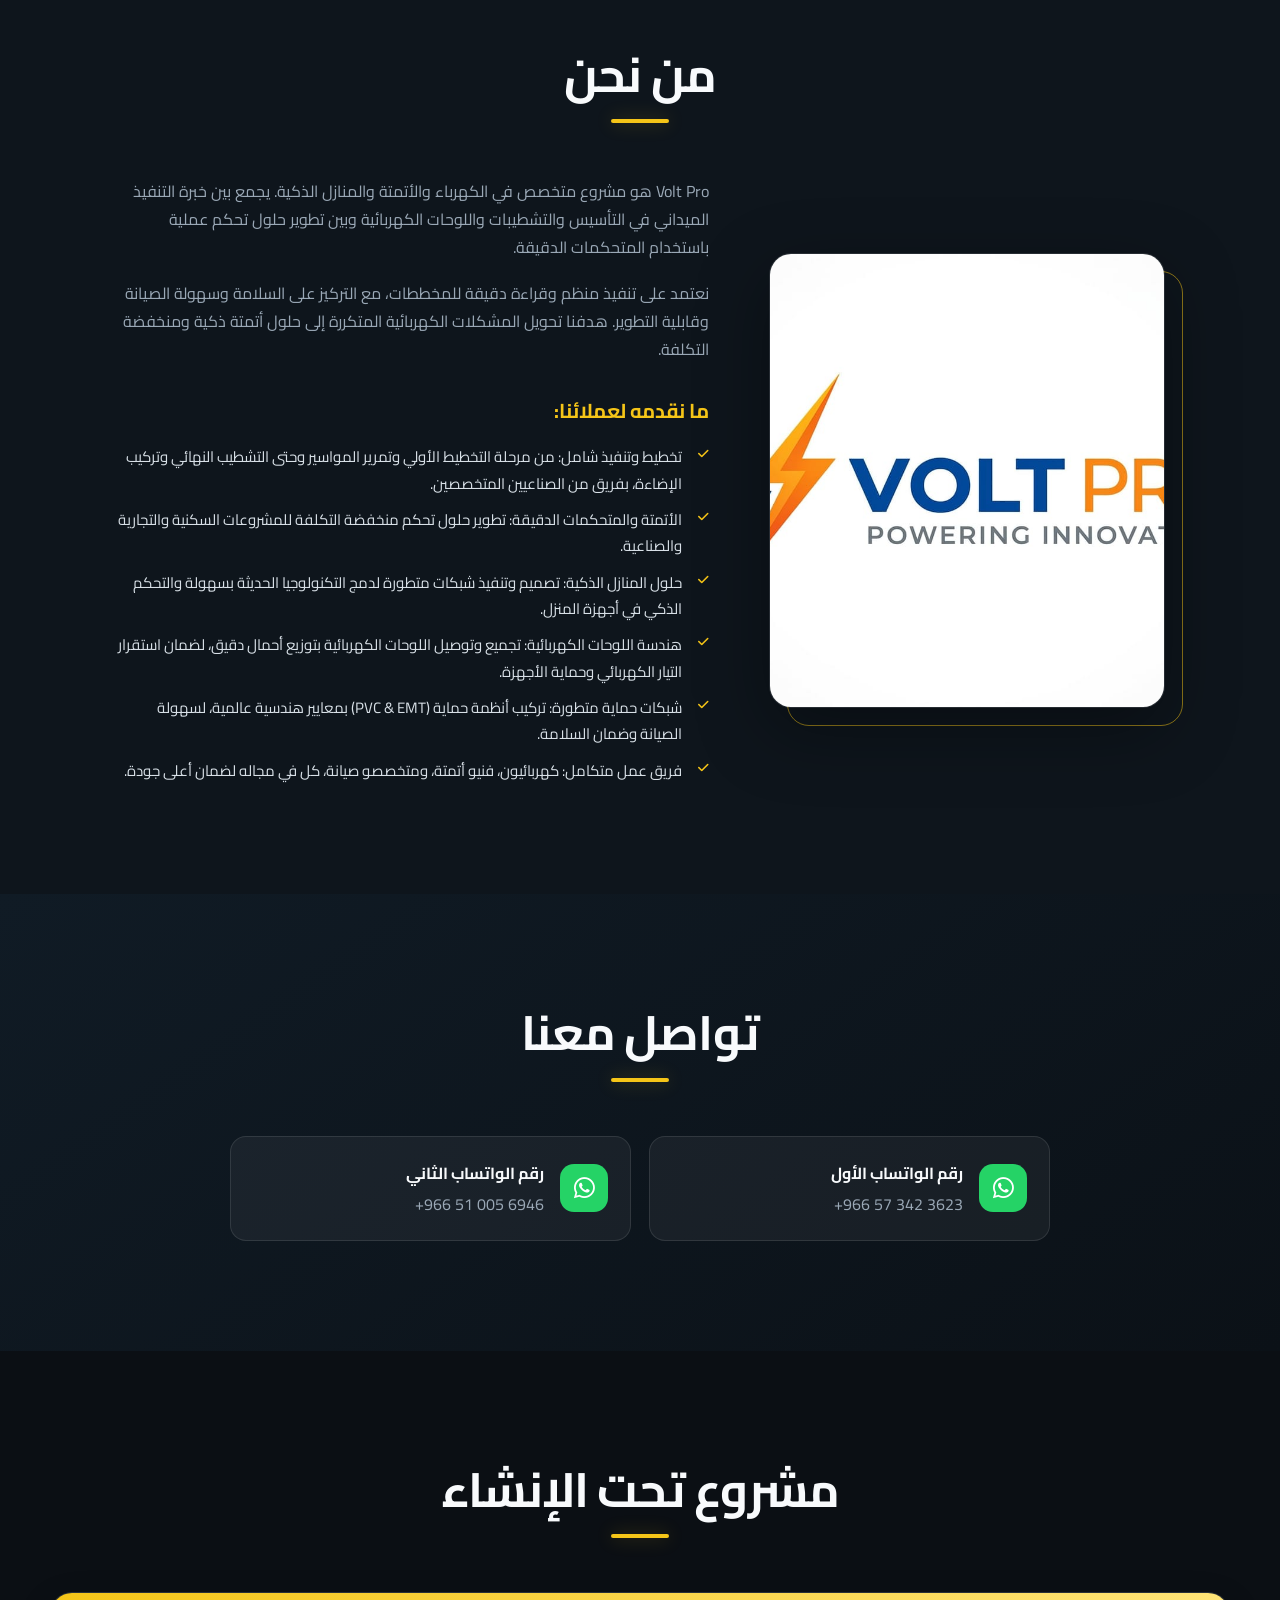
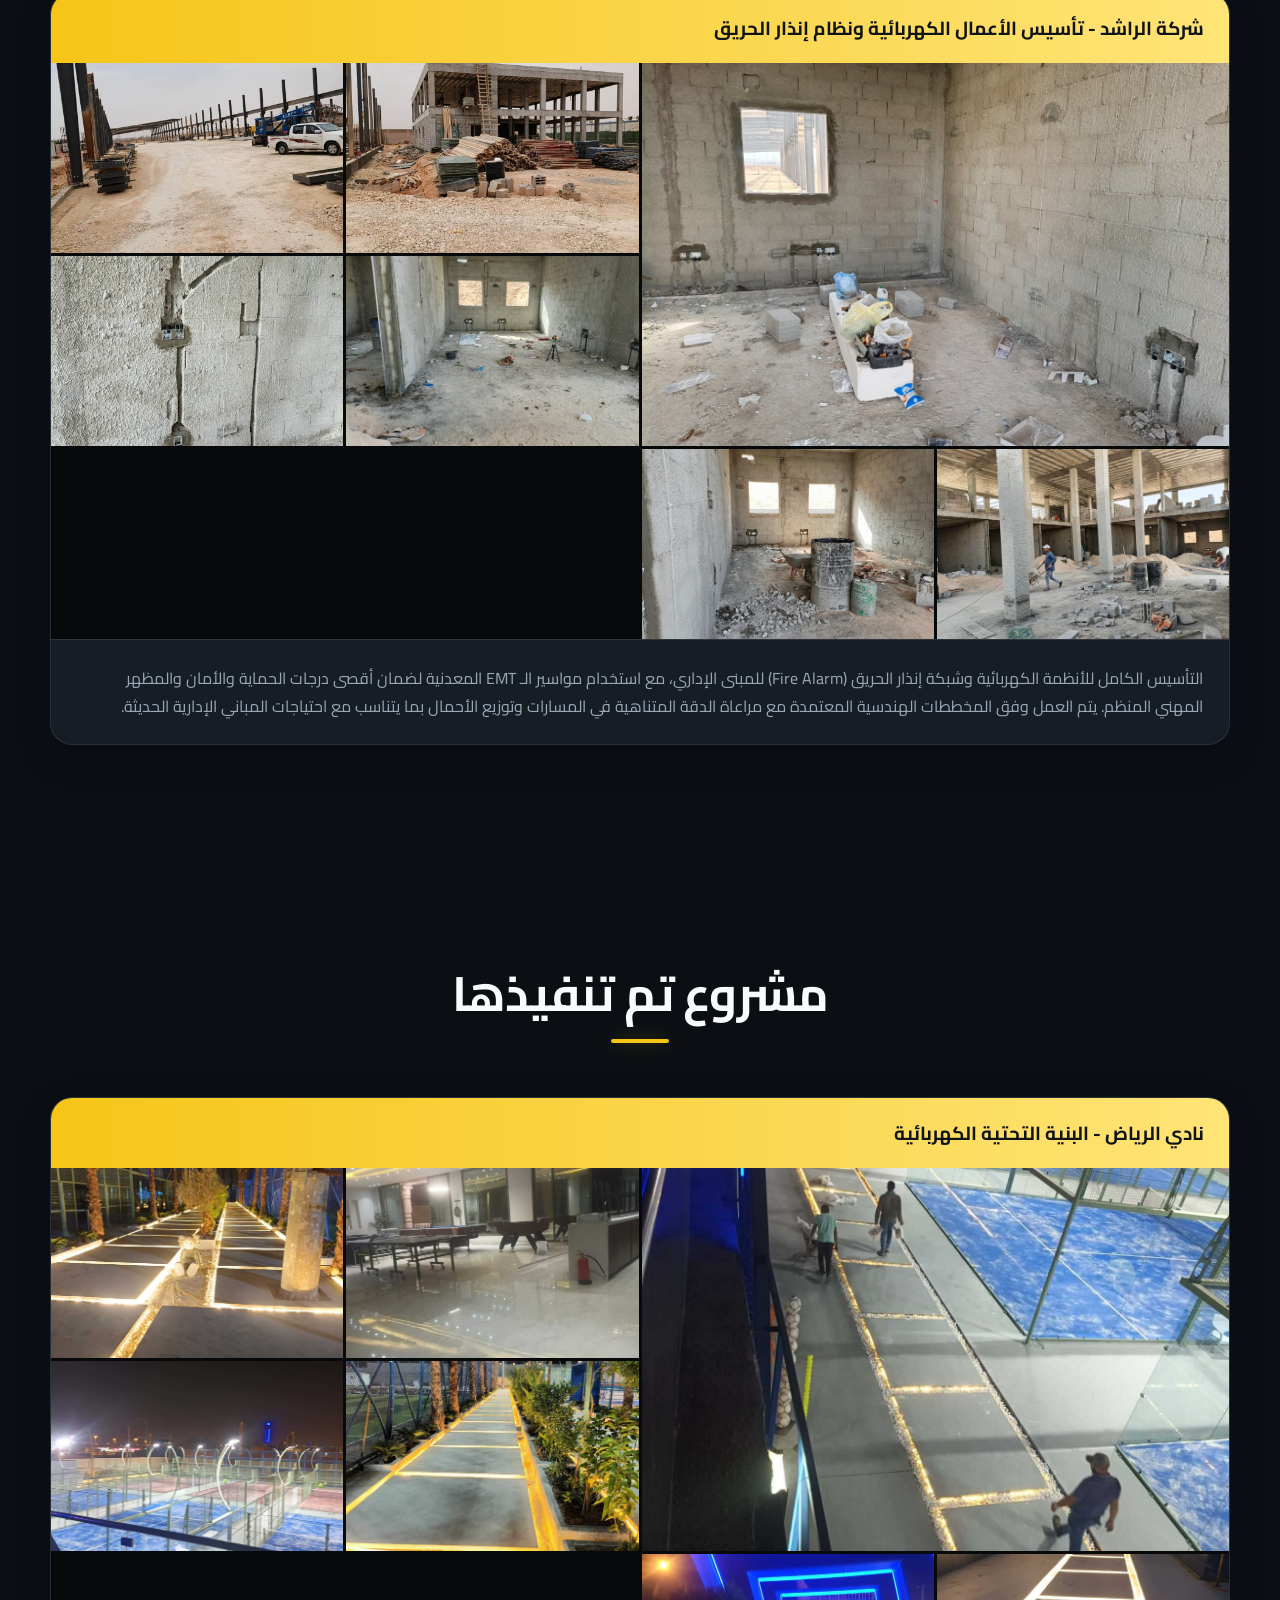
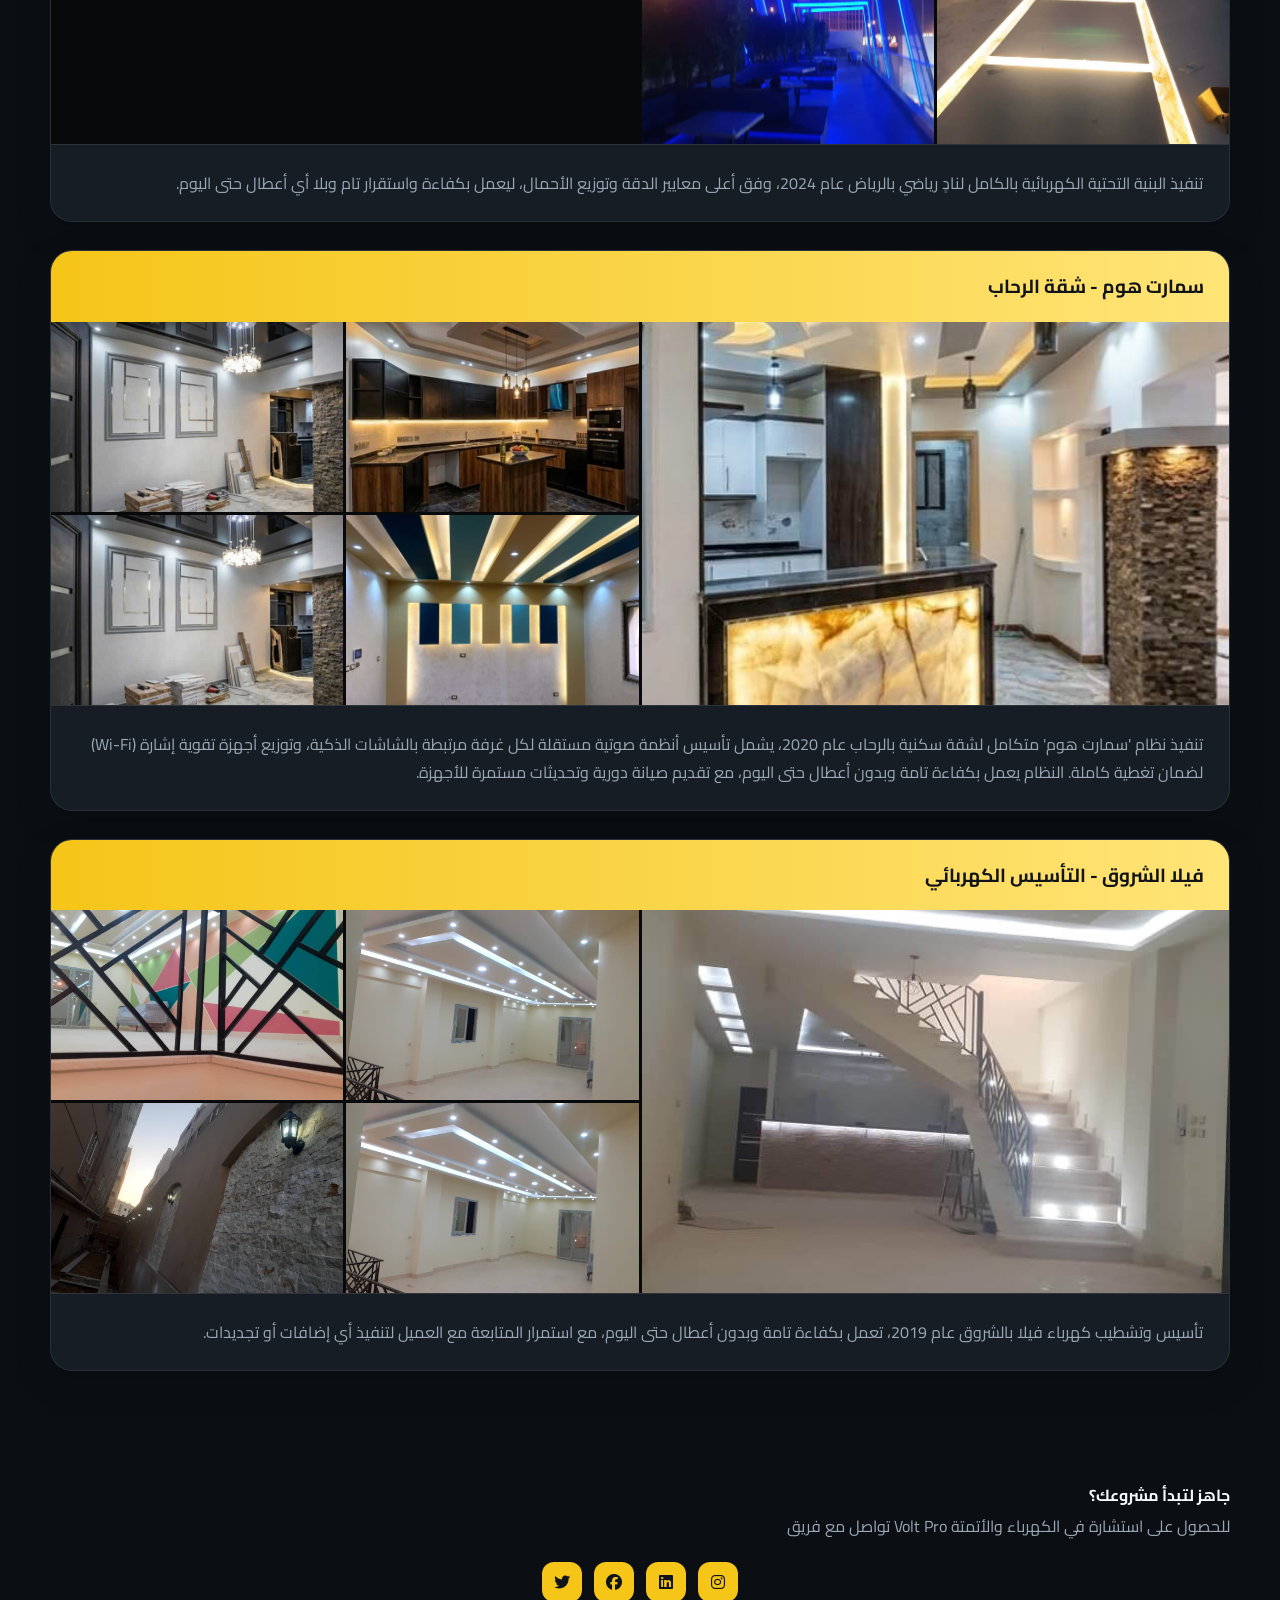
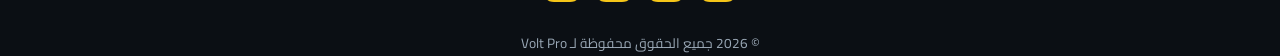
==== commit f4dc3822: "Refocus Volt Pro on electrical automation" ====
--- a/index.html
+++ b/index.html
@@ -7,10 +7,10 @@
     <meta http-equiv="X-UA-Compatible" content="IE=edge">
     
     <!-- SEO Meta Tags -->
-    <title>Pop Pro | مجموعة الصناعيين والحرفيين المتخصصين</title>
-    <meta name="description" content="Pop Pro - مجموعة متخصصة من الصناعيين والحرفيين في مجالات الكهرباء والمنازل الذكية. تركيب كهربائي محترف وصيانة وأتمتة المنازل في الرياض بأعلى معايير الجودة.">
-    <meta name="keywords" content="Pop Pro, مجموعة صناعيين, كهربائي, منازل ذكية, تركيب كهربائي, صيانة, الرياض, حلول كهربائية, أتمتة المنازل, مقاول كهربائي, حرفيين">
-    <meta name="author" content="Pop Pro Group">
+    <title>Volt Pro | الكهرباء والأتمتة والمنازل الذكية</title>
+    <meta name="description" content="Volt Pro - حلول التأسيس والتشطيب الكهربائي، اللوحات، الأتمتة منخفضة التكلفة، وأنظمة المنازل الذكية في الرياض.">
+    <meta name="keywords" content="Volt Pro, فني كهرباء, أتمتة, متحكمات دقيقة, منزل ذكي, لوحات تحكم, تيار خفيف, شبكات, الرياض">
+    <meta name="author" content="Volt Pro">
     <meta name="robots" content="index, follow, max-image-preview:large, max-snippet:-1, max-video-preview:-1">
     <meta name="language" content="Arabic">
     <meta name="geo.region" content="SA">
@@ -20,15 +20,15 @@
     
     <!-- Open Graph Meta Tags -->
     <meta property="og:type" content="website">
-    <meta property="og:title" content="Pop Pro | مجموعة الصناعيين والحرفيين المتخصصين">
-    <meta property="og:description" content="Pop Pro - مجموعة متخصصة من الصناعيين والحرفيين في مجالات الكهرباء والمنازل الذكية في الرياض. حلول احترافية بأعلى معايير الجودة.">
-    <meta property="og:site_name" content="Pop Pro Group">
+    <meta property="og:title" content="Volt Pro | الكهرباء والأتمتة والمنازل الذكية">
+    <meta property="og:description" content="Volt Pro - حلول احترافية في التأسيس الكهربائي، الأتمتة، اللوحات، وأنظمة المنزل الذكي في الرياض.">
+    <meta property="og:site_name" content="Volt Pro">
     <meta property="og:locale" content="ar_SA">
     
     <!-- Twitter Card Meta Tags -->
     <meta name="twitter:card" content="summary_large_image">
-    <meta name="twitter:title" content="Pop Pro | مجموعة الصناعيين والحرفيين المتخصصين">
-    <meta name="twitter:description" content="Pop Pro - مجموعة متخصصة من الصناعيين والحرفيين في مجالات الكهرباء والمنازل الذكية في الرياض. حلول احترافية بأعلى معايير الجودة.">
+    <meta name="twitter:title" content="Volt Pro | الكهرباء والأتمتة والمنازل الذكية">
+    <meta name="twitter:description" content="Volt Pro - حلول التأسيس الكهربائي والأتمتة والمنازل الذكية في الرياض.">
     <meta name="twitter:creator" content="@voltprogroup">
     
     <!-- Technical Meta Tags -->
@@ -60,9 +60,9 @@
     {
         "@context": "https://schema.org",
         "@type": "Organization",
-        "name": "Pop Pro",
+        "name": "Volt Pro",
         "alternateName": "مجموعة الصناعيين والحرفيين المتخصصين",
-        "description": "Pop Pro - مجموعة متخصصة من الصناعيين والحرفيين في مجالات الكهرباء والمنازل الذكية في الرياض",
+        "description": "Volt Pro - حلول متخصصة في الكهرباء والأتمتة والمنازل الذكية في الرياض",
         "telephone": "+966573423623",
         "address": {
             "@type": "PostalAddress",
@@ -79,7 +79,7 @@
         "areaServed": "Riyadh",
         "employee": {
             "@type": "LocalBusiness",
-            "name": "Pop Pro Team"
+            "name": "Volt Pro Team"
         },
         "offers": {
             "@type": "Offer",
@@ -164,8 +164,8 @@
                 <div class="card-icon">
                     <i class="fas fa-tools"></i>
                 </div>
-                <h3>صيانة وبرمجة</h3>
-                <p>حل أعقد المشاكل الكهربائية وبرمجة لوحات التحكم بكفاءة ودقة متناهية.</p>
+                <h3>أتمتة وتحكم</h3>
+                <p>تطوير حلول تحكم منخفضة التكلفة باستخدام المتحكمات الدقيقة وبرمجة لوحات التحكم والأنظمة الذكية.</p>
                 <div class="card-edge"></div>
             </div>
         </div>
@@ -181,18 +181,19 @@
         
         <div class="about-content">
             <div class="about-image">
-                <img src="image/profile.jpeg" alt="Pop Pro - مجموعة الصناعيين والحرفيين">
+                <img src="image/profile.jpeg" alt="Volt Pro - الكهرباء والأتمتة والمنازل الذكية">
             </div>
             <div class="about-text">
-                <p>Pop Pro هي مجموعة متخصصة من الصناعيين والحرفيين المحترفين في مجالات الكهرباء والمنازل الذكية. نضم نخبة من الخبراء والمتخصصين الذين يمتلكون سنوات من الخبرة في تنفيذ المشاريع الكهربائية المعقدة وأنظمة الأتمتة الذكية.</p>
+                <p>Volt Pro هو مشروع متخصص في الكهرباء والأتمتة والمنازل الذكية. يجمع بين خبرة التنفيذ الميداني في التأسيس والتشطيبات واللوحات الكهربائية وبين تطوير حلول تحكم عملية باستخدام المتحكمات الدقيقة.</p>
             
-            <p>نعتمد في عملنا على معايير هندسية دقيقة وتنفيذ متقن، حيث لا نكتفي بتوصيل الأسلاك فقط، بل نصمم وننظم الأنظمة الكهربائية لتكون آمنة ومرتبة ومتطورة، مع مواكبة أحدث التقنيات التكنولوجية في العالم.</p>
+                <p>نعتمد على تنفيذ منظم وقراءة دقيقة للمخططات، مع التركيز على السلامة وسهولة الصيانة وقابلية التطوير. هدفنا تحويل المشكلات الكهربائية المتكررة إلى حلول أتمتة ذكية ومنخفضة التكلفة.</p>
             
             <h3>ما نقدمه لعملائنا:</h3>
             
             <ul>
                 <li>تخطيط وتنفيذ شامل: من مرحلة التخطيط الأولي وتمرير المواسير وحتى التشطيب النهائي وتركيب الإضاءة، بفريق من الصناعيين المتخصصين.</li>
-                <li>حلول المنازل الذكية: تصميم وتنفيذ شبكات متطورة لدمج التكنولوجيا الحديثة بسهولة، للتحكم الذكي في جميع أجهزة المنزل.</li>
+                <li>الأتمتة والمتحكمات الدقيقة: تطوير حلول تحكم منخفضة التكلفة للمشروعات السكنية والتجارية والصناعية.</li>
+                <li>حلول المنازل الذكية: تصميم وتنفيذ شبكات متطورة لدمج التكنولوجيا الحديثة بسهولة والتحكم الذكي في أجهزة المنزل.</li>
                 <li>هندسة اللوحات الكهربائية: تجميع وتوصيل اللوحات الكهربائية بتوزيع أحمال دقيق، لضمان استقرار التيار الكهربائي وحماية الأجهزة.</li>
                 <li>شبكات حماية متطورة: تركيب أنظمة حماية (PVC & EMT) بمعايير هندسية عالمية، لسهولة الصيانة وضمان السلامة.</li>
                 <li>فريق عمل متكامل: كهربائيون، فنيو أتمتة، ومتخصصو صيانة، كل في مجاله لضمان أعلى جودة.</li>
@@ -329,14 +330,14 @@
         <div class="container">
             <div class="contact-info">
                 <h3>جاهز لتبدأ مشروعك؟</h3>
-                <p>تواصل مع فريق Pop Pro للحصول على استشارة مجانية</p>
+                <p>تواصل مع فريق Volt Pro للحصول على استشارة في الكهرباء والأتمتة</p>
                 <div class="social-links">
                     <a href="https://www.instagram.com/voltprogroup"><i class="fab fa-instagram"></i></a>
                     <a href="https://www.linkedin.com/company/voltprogroup"><i class="fab fa-linkedin"></i></a>
                     <a href="https://www.facebook.com/alajadhalmtqnhllmqawlat"><i class="fab fa-facebook"></i></a>
                 </div>
             </div>
-            <p class="copyright">&copy; 2026 جميع الحقوق محفوظة لـ Pop Pro</p>
+            <p class="copyright">&copy; 2026 جميع الحقوق محفوظة لـ Volt Pro</p>
         </div>
     </footer>
 
@@ -353,6 +354,7 @@
 
     <script src="https://cdnjs.cloudflare.com/ajax/libs/js-yaml/4.1.0/js-yaml.min.js"></script>
 <script src="js/yaml-loader.js"></script>
+<script src="public-content.js"></script>
 <script src="script.js"></script>
 </body>
 </html>
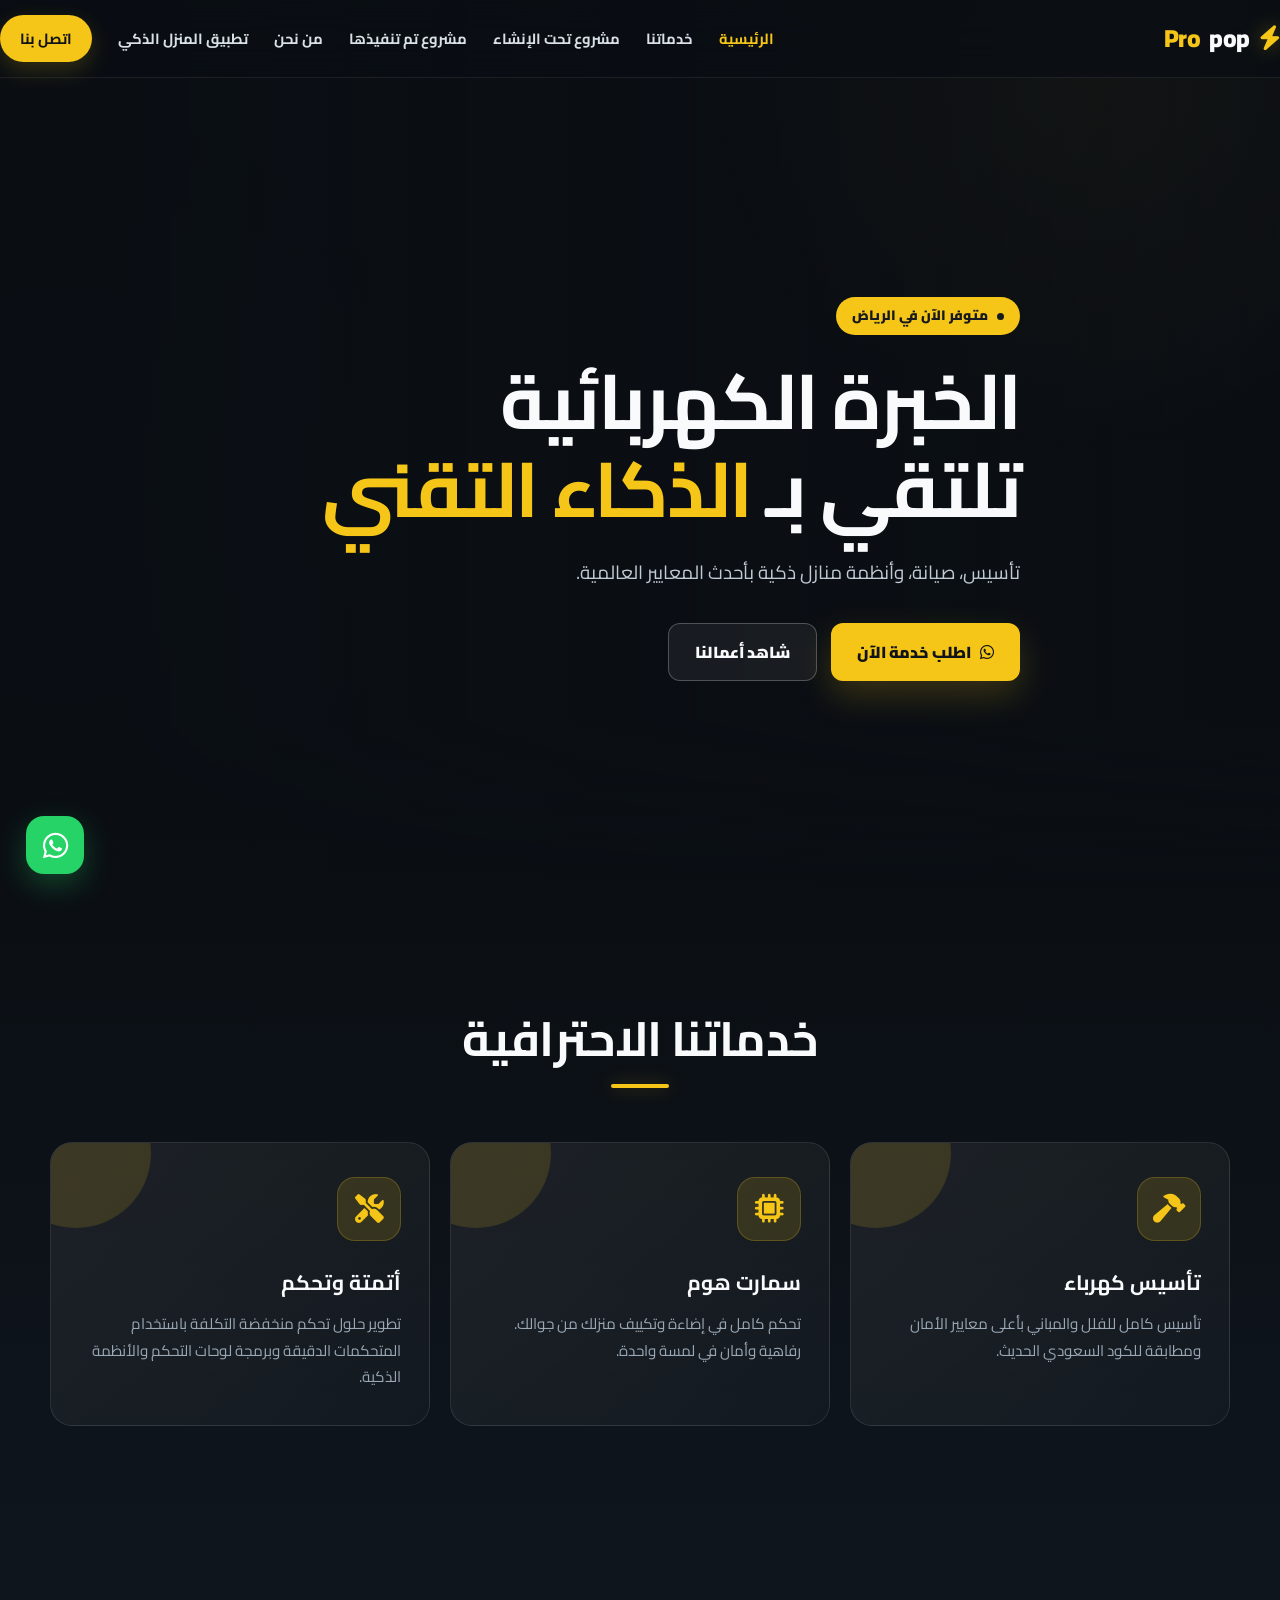
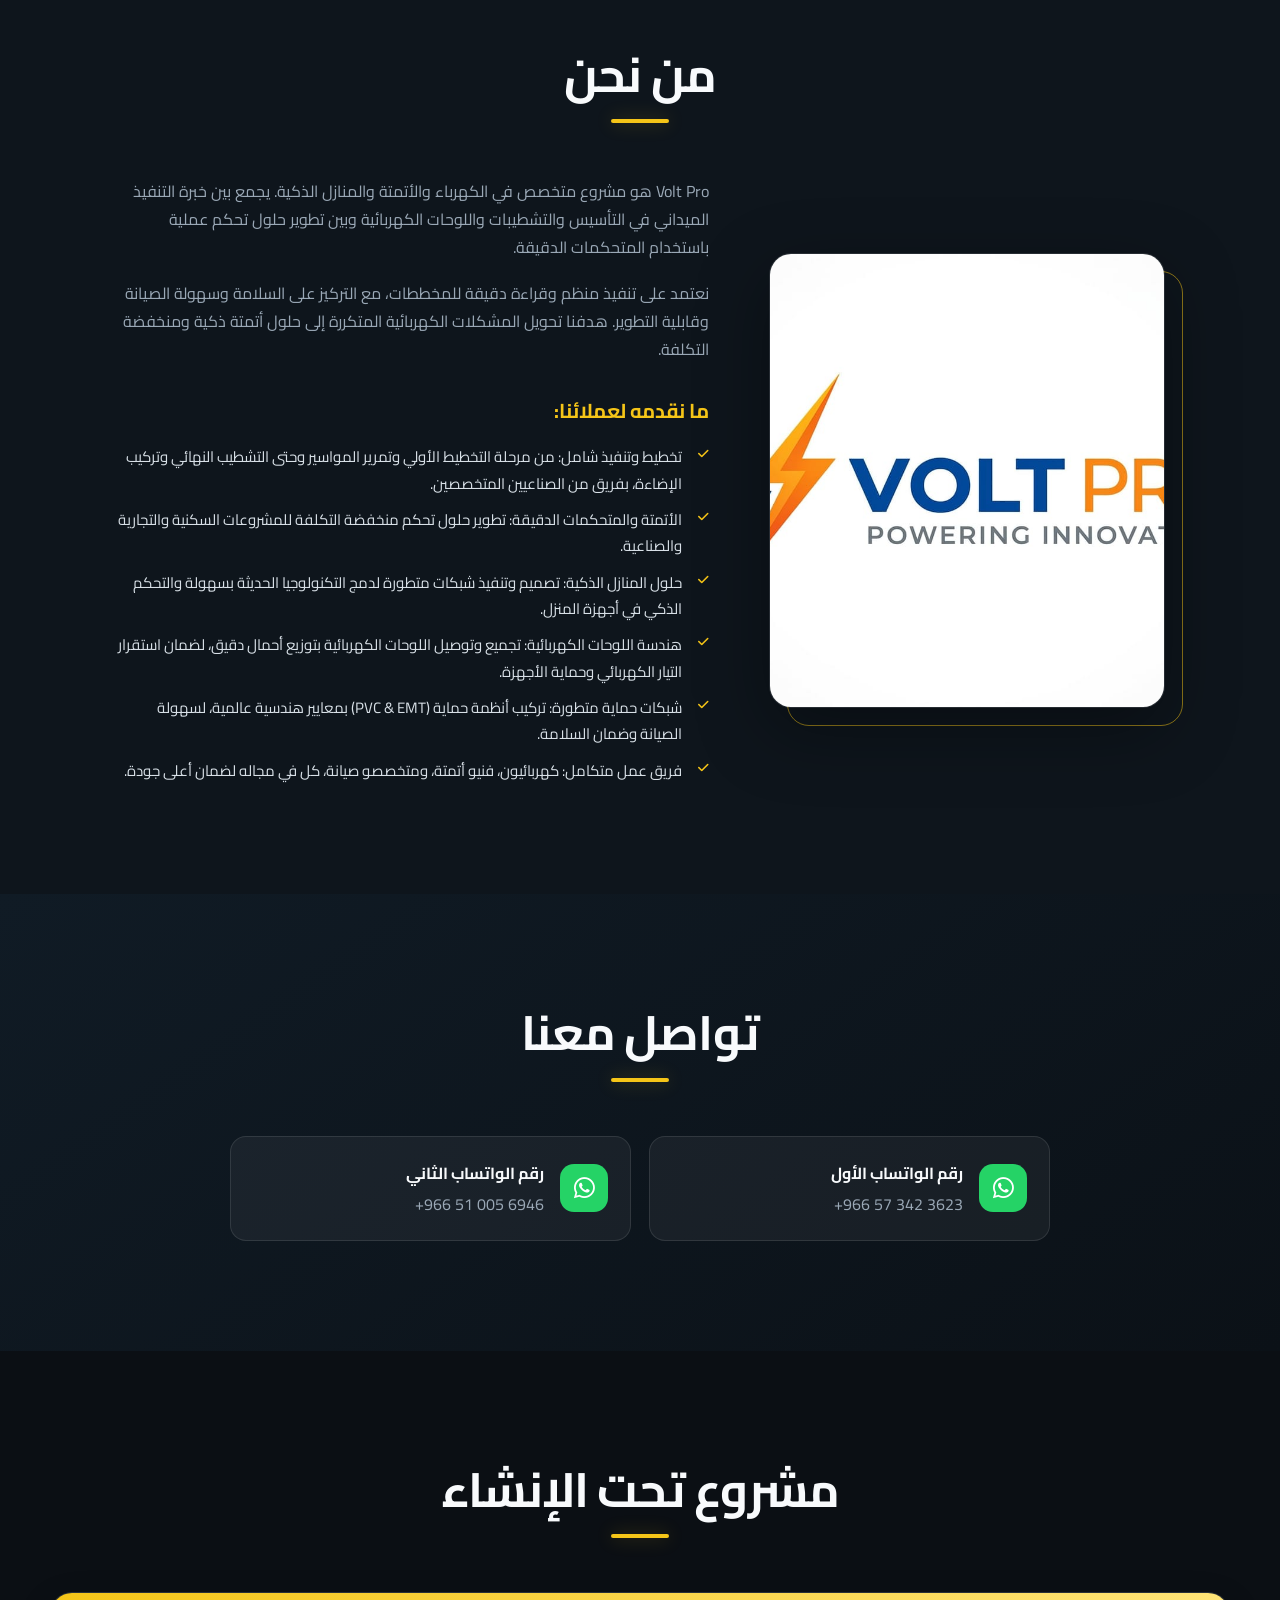
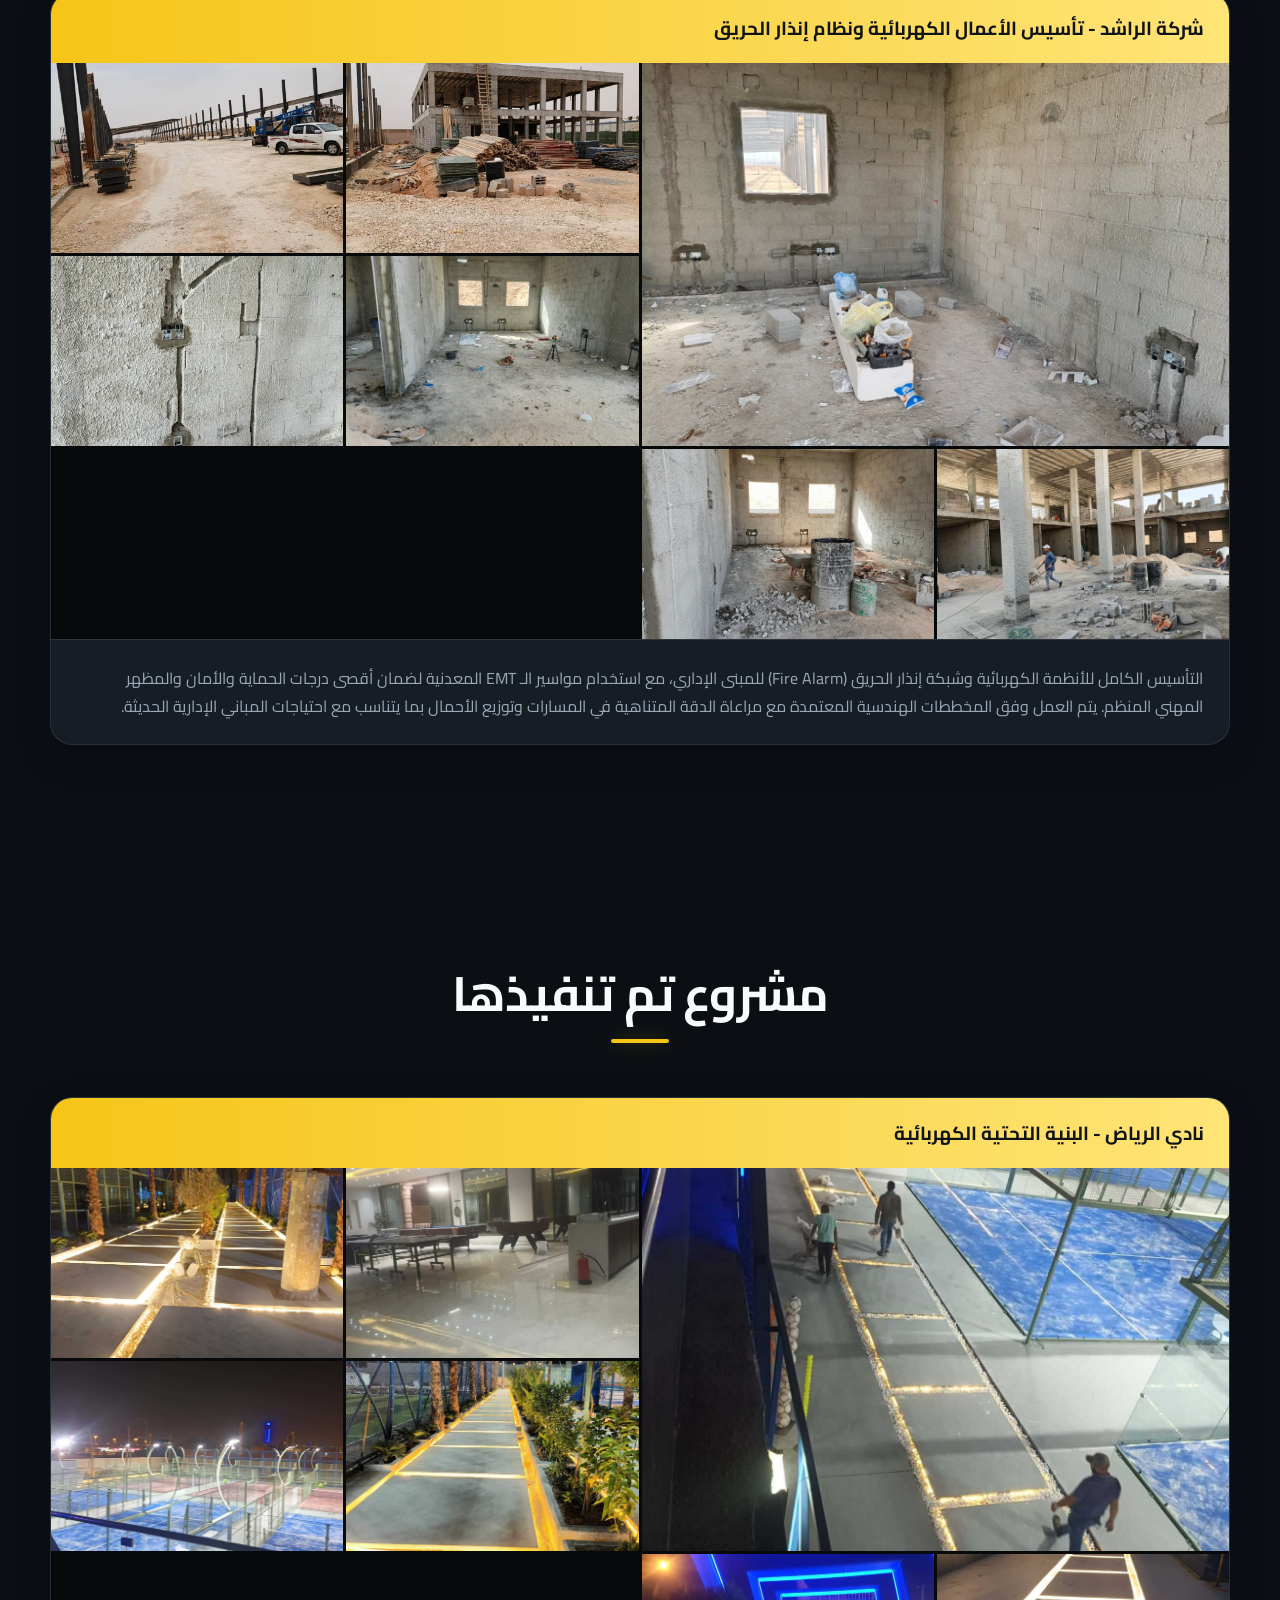
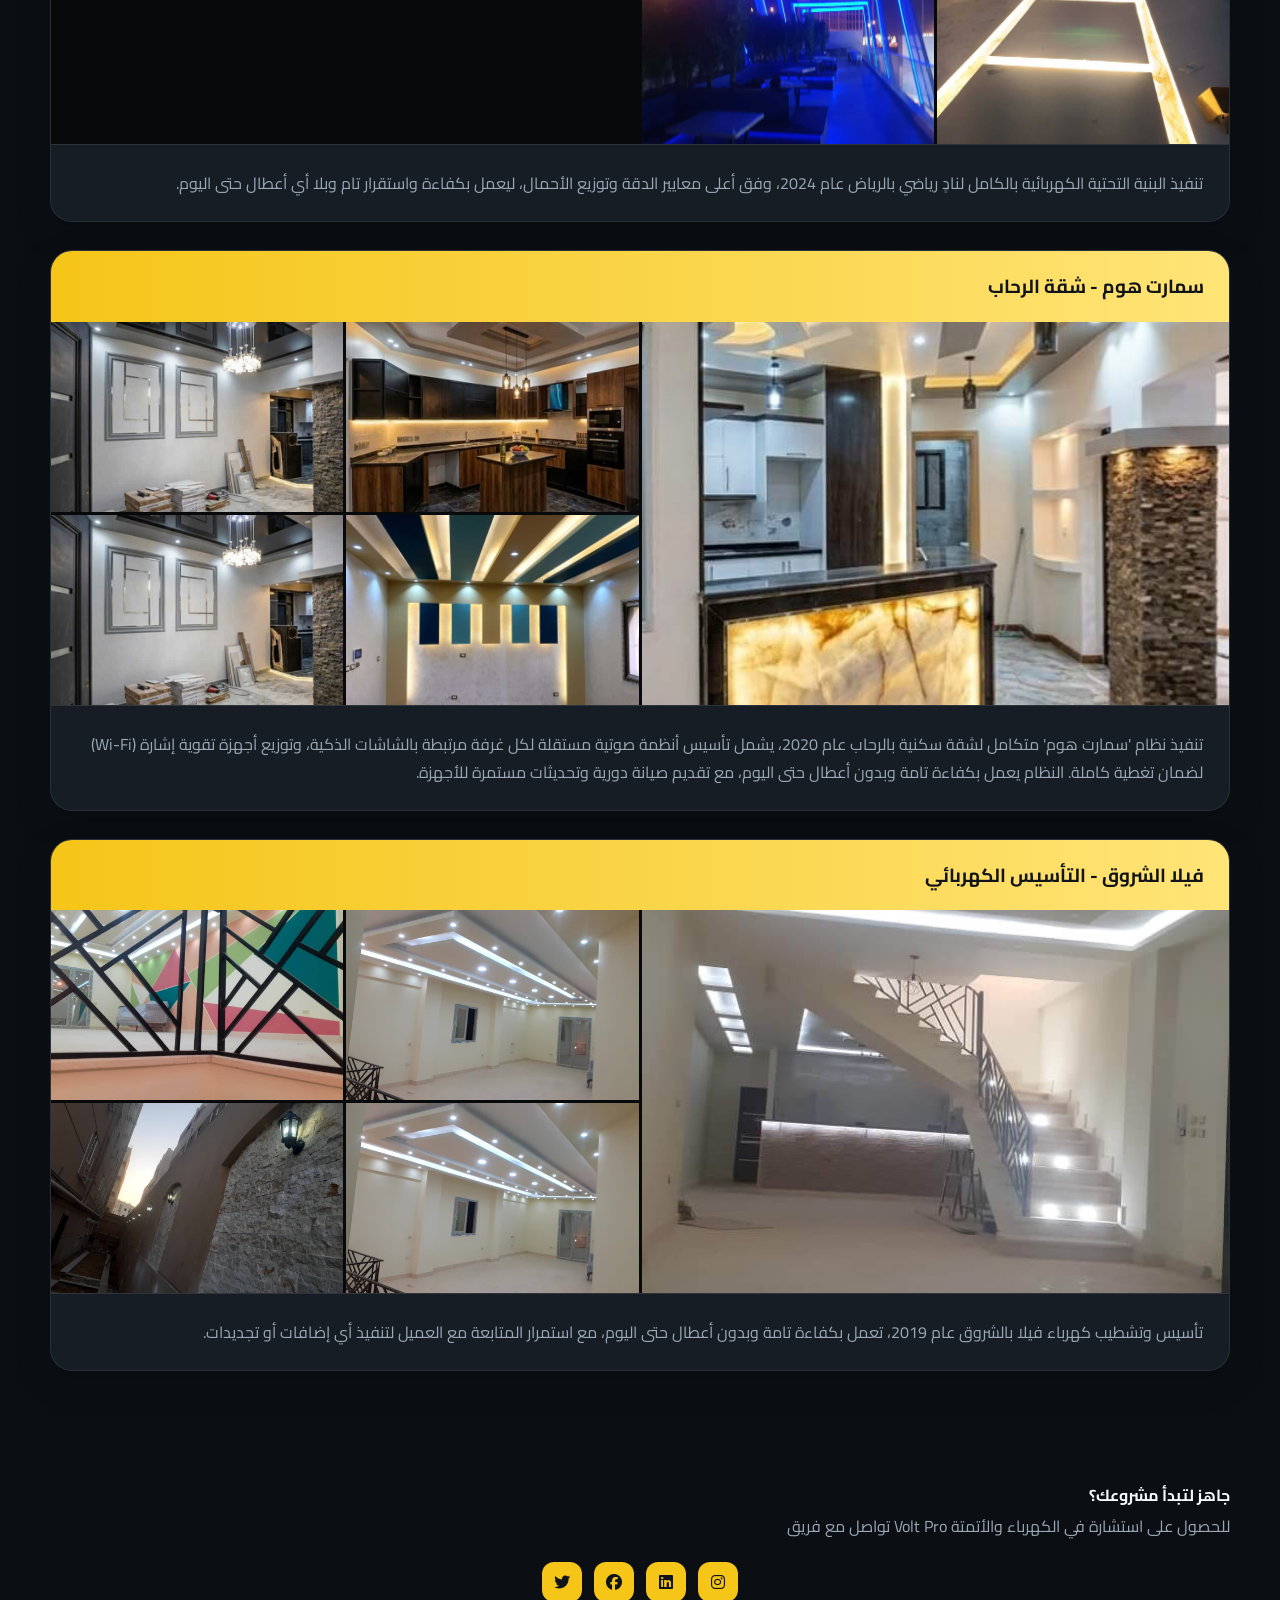
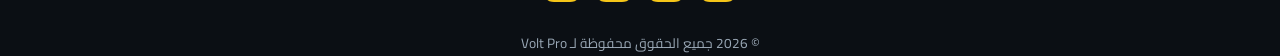
==== commit 576f64b5: "Add Volt Pro smart home app page with terms of use and privacy policy Bilingual (Arabic/English) pag" ====
--- a/index.html
+++ b/index.html
@@ -11,6 +11,7 @@
     <meta name="description" content="Volt Pro - حلول التأسيس والتشطيب الكهربائي، اللوحات، الأتمتة منخفضة التكلفة، وأنظمة المنازل الذكية في الرياض.">
     <meta name="keywords" content="Volt Pro, فني كهرباء, أتمتة, متحكمات دقيقة, منزل ذكي, لوحات تحكم, تيار خفيف, شبكات, الرياض">
     <meta name="author" content="Volt Pro">
+    <link rel="canonical" href="https://tonysyds28-dot.github.io/volt-pro-website/">
     <meta name="robots" content="index, follow, max-image-preview:large, max-snippet:-1, max-video-preview:-1">
     <meta name="language" content="Arabic">
     <meta name="geo.region" content="SA">
@@ -24,11 +25,14 @@
     <meta property="og:description" content="Volt Pro - حلول احترافية في التأسيس الكهربائي، الأتمتة، اللوحات، وأنظمة المنزل الذكي في الرياض.">
     <meta property="og:site_name" content="Volt Pro">
     <meta property="og:locale" content="ar_SA">
+    <meta property="og:url" content="https://tonysyds28-dot.github.io/volt-pro-website/">
+    <meta property="og:image" content="https://tonysyds28-dot.github.io/volt-pro-website/image/profile.jpeg">
     
     <!-- Twitter Card Meta Tags -->
     <meta name="twitter:card" content="summary_large_image">
     <meta name="twitter:title" content="Volt Pro | الكهرباء والأتمتة والمنازل الذكية">
     <meta name="twitter:description" content="Volt Pro - حلول التأسيس الكهربائي والأتمتة والمنازل الذكية في الرياض.">
+    <meta name="twitter:image" content="https://tonysyds28-dot.github.io/volt-pro-website/image/profile.jpeg">
     <meta name="twitter:creator" content="@voltprogroup">
     
     <!-- Technical Meta Tags -->
@@ -111,6 +115,7 @@
                 <li><a href="#portfolio">مشروع تحت الإنشاء</a></li>
                 <li><a href="#completed-projects">مشروع تم تنفيذها</a></li>
                 <li><a href="#about">من نحن</a></li>
+                <li><a href="smart-home/">تطبيق المنزل الذكي</a></li>
                 <li><a href="#contact" class="btn-nav">اتصل بنا</a></li>
             </ul>
 
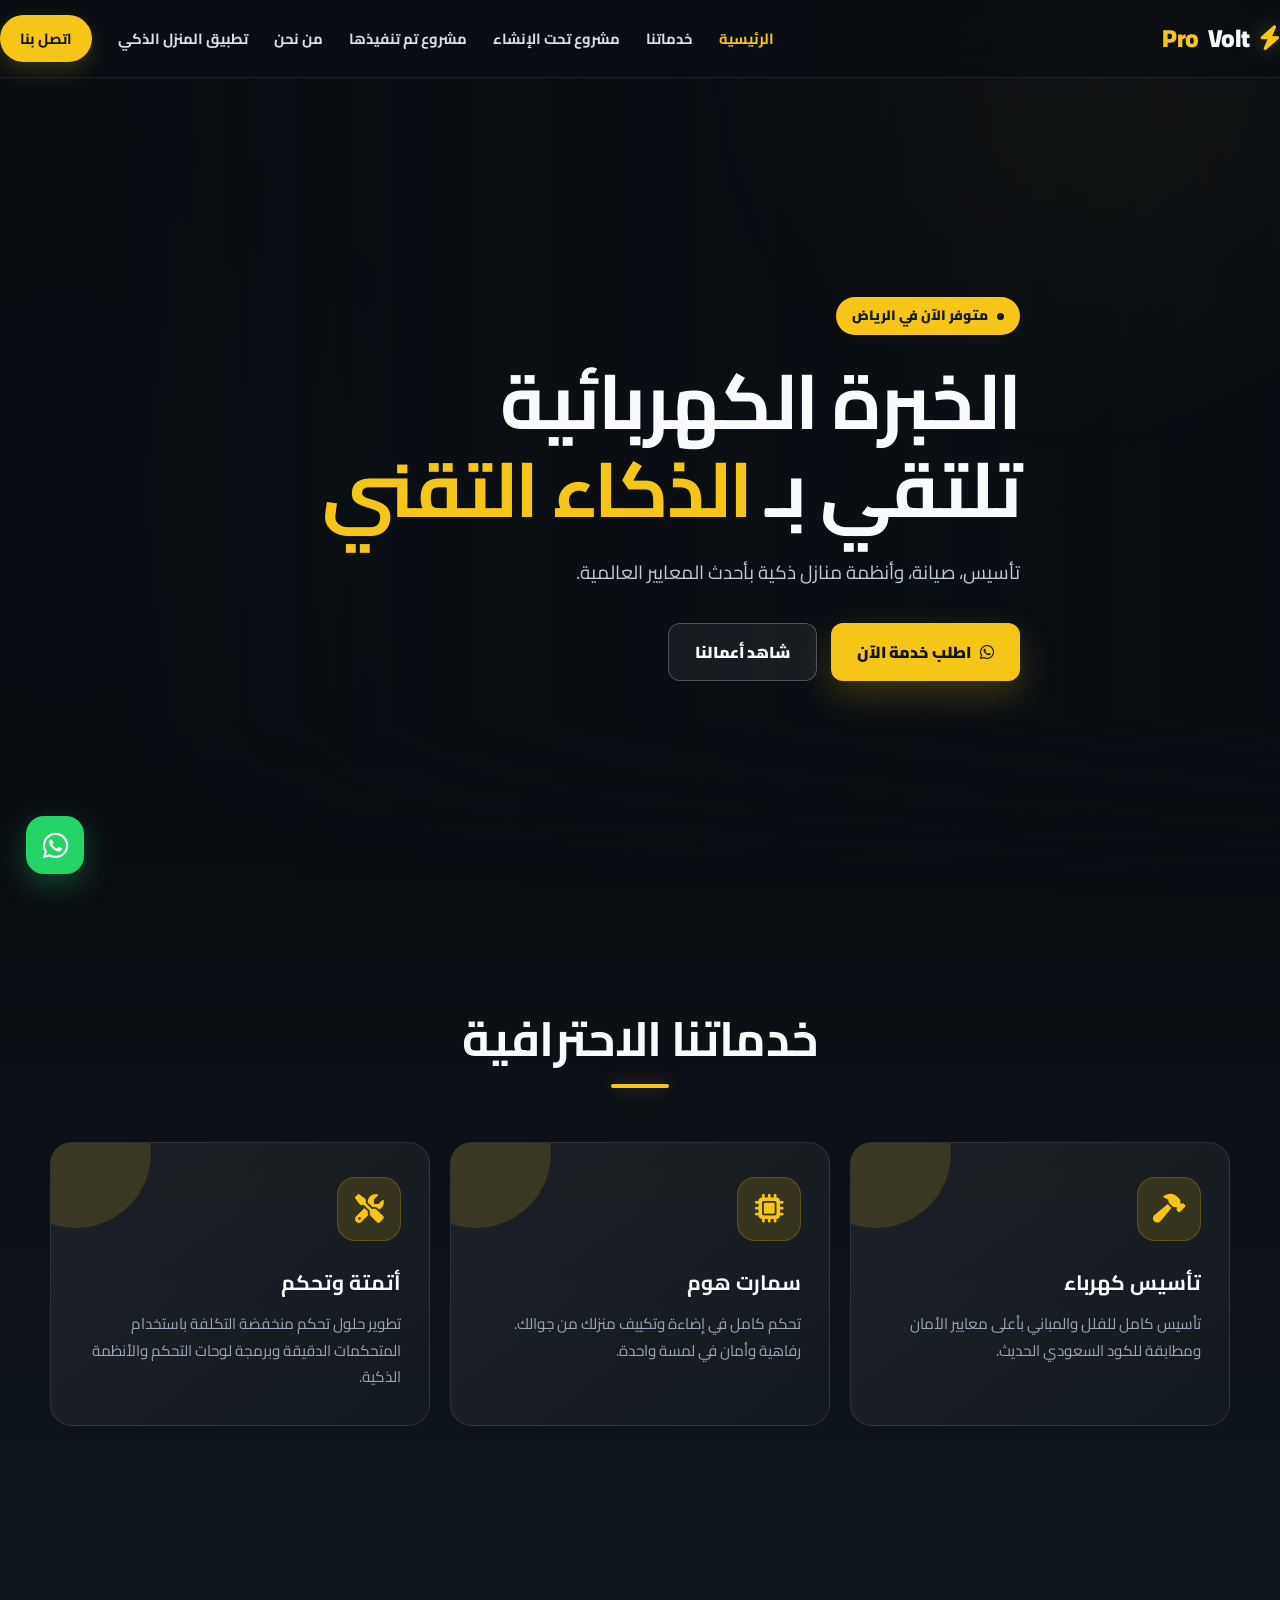
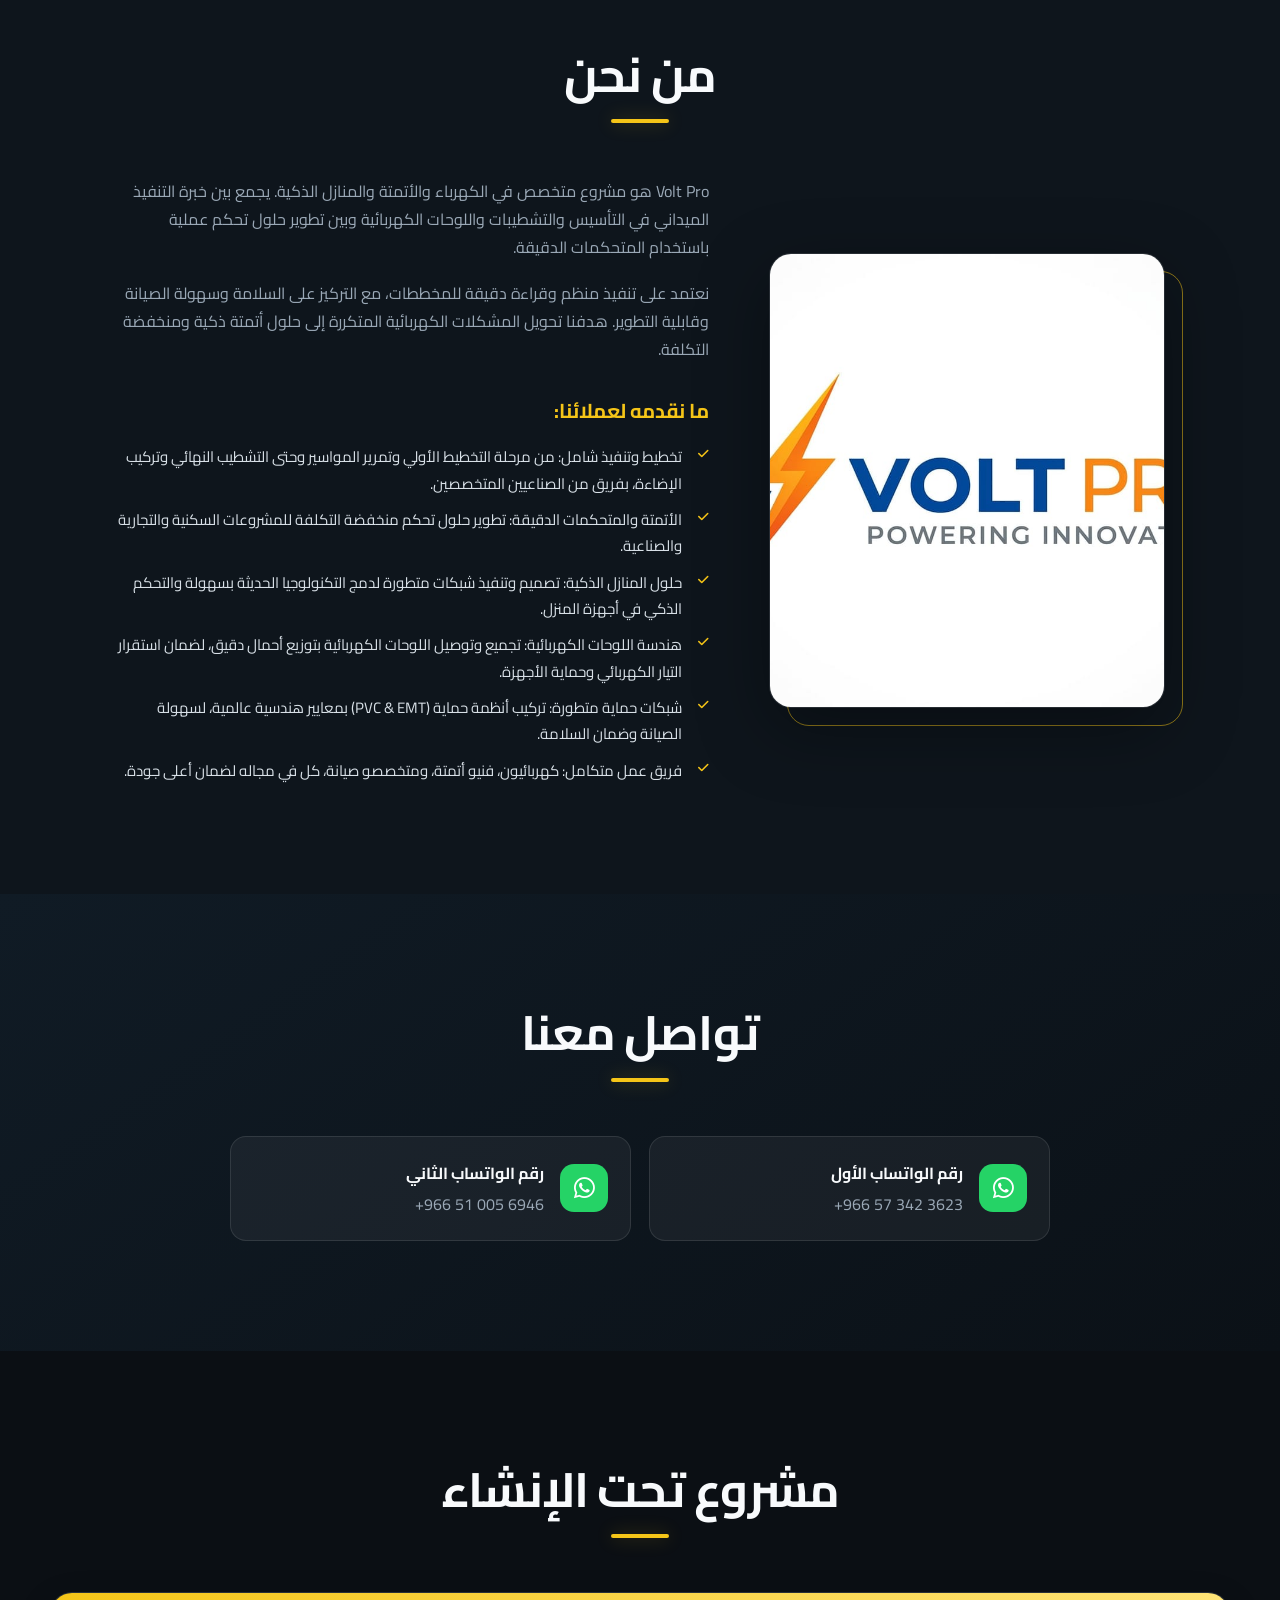
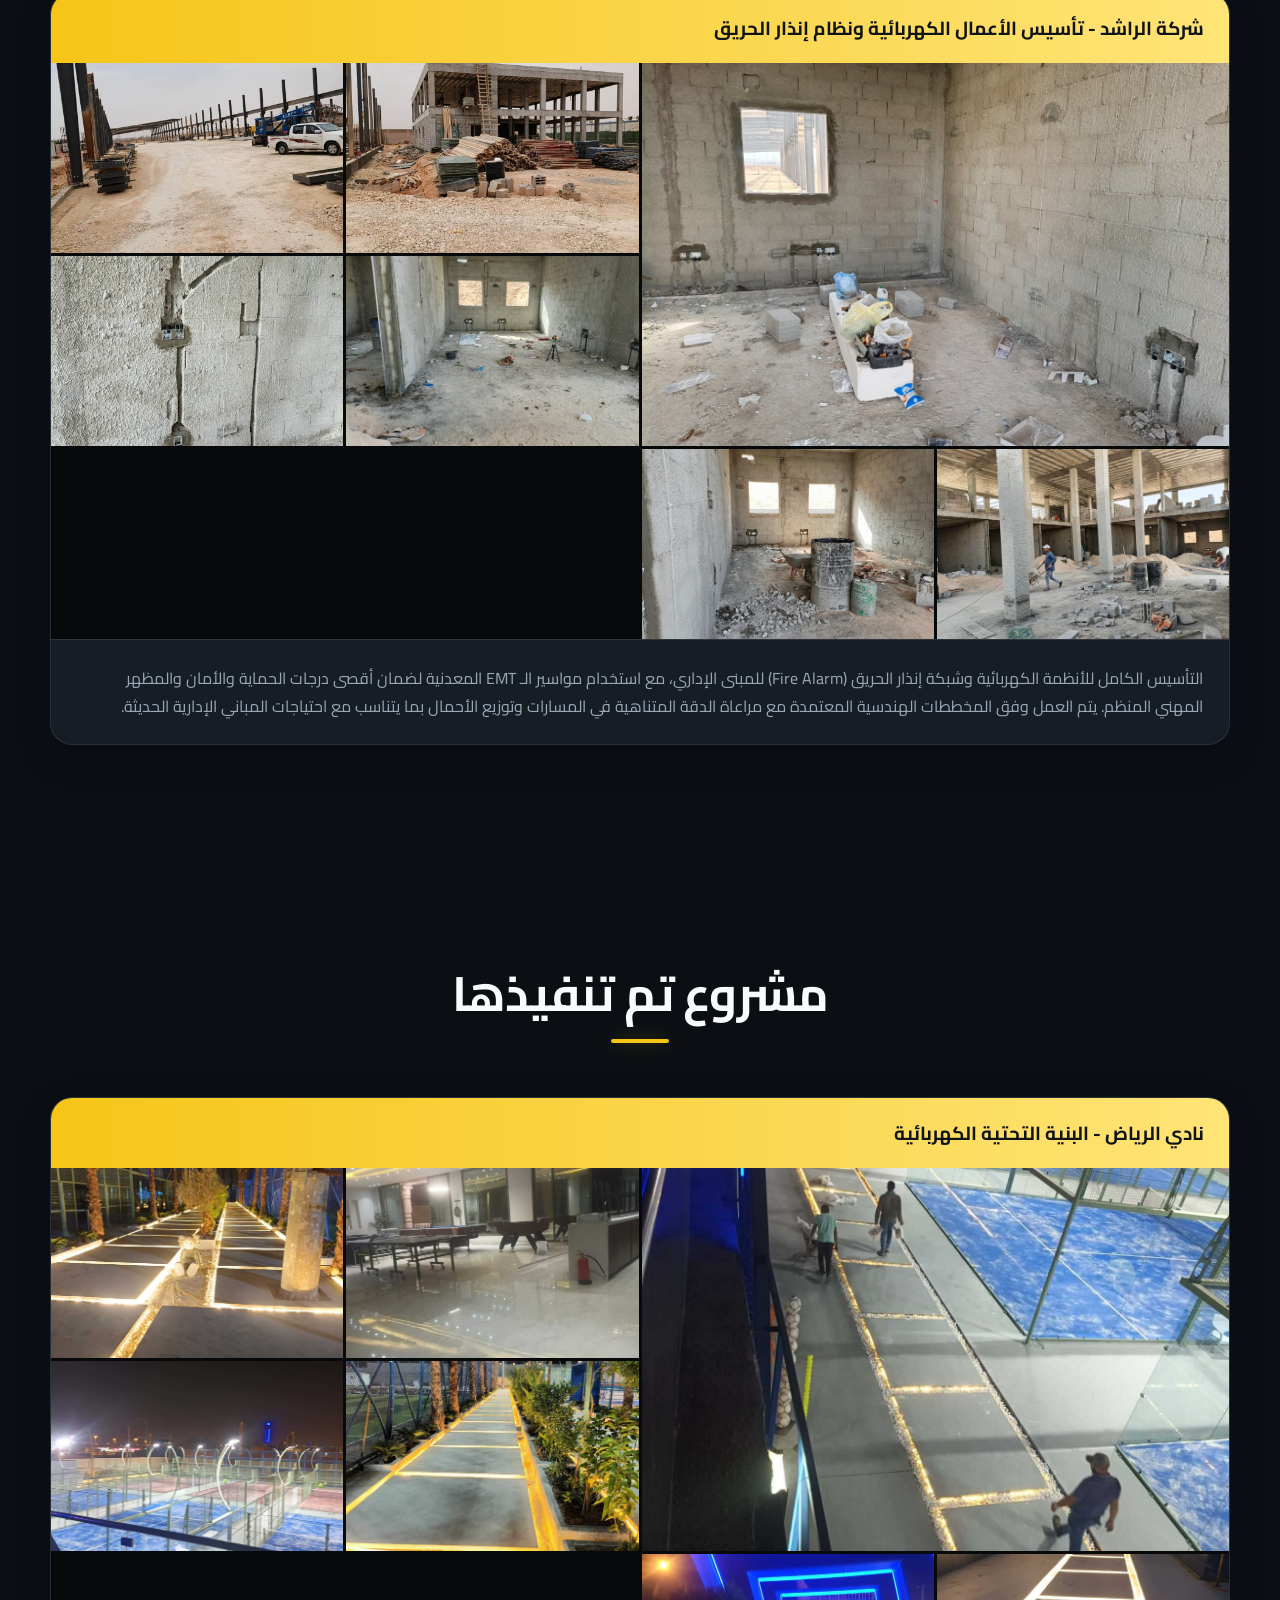
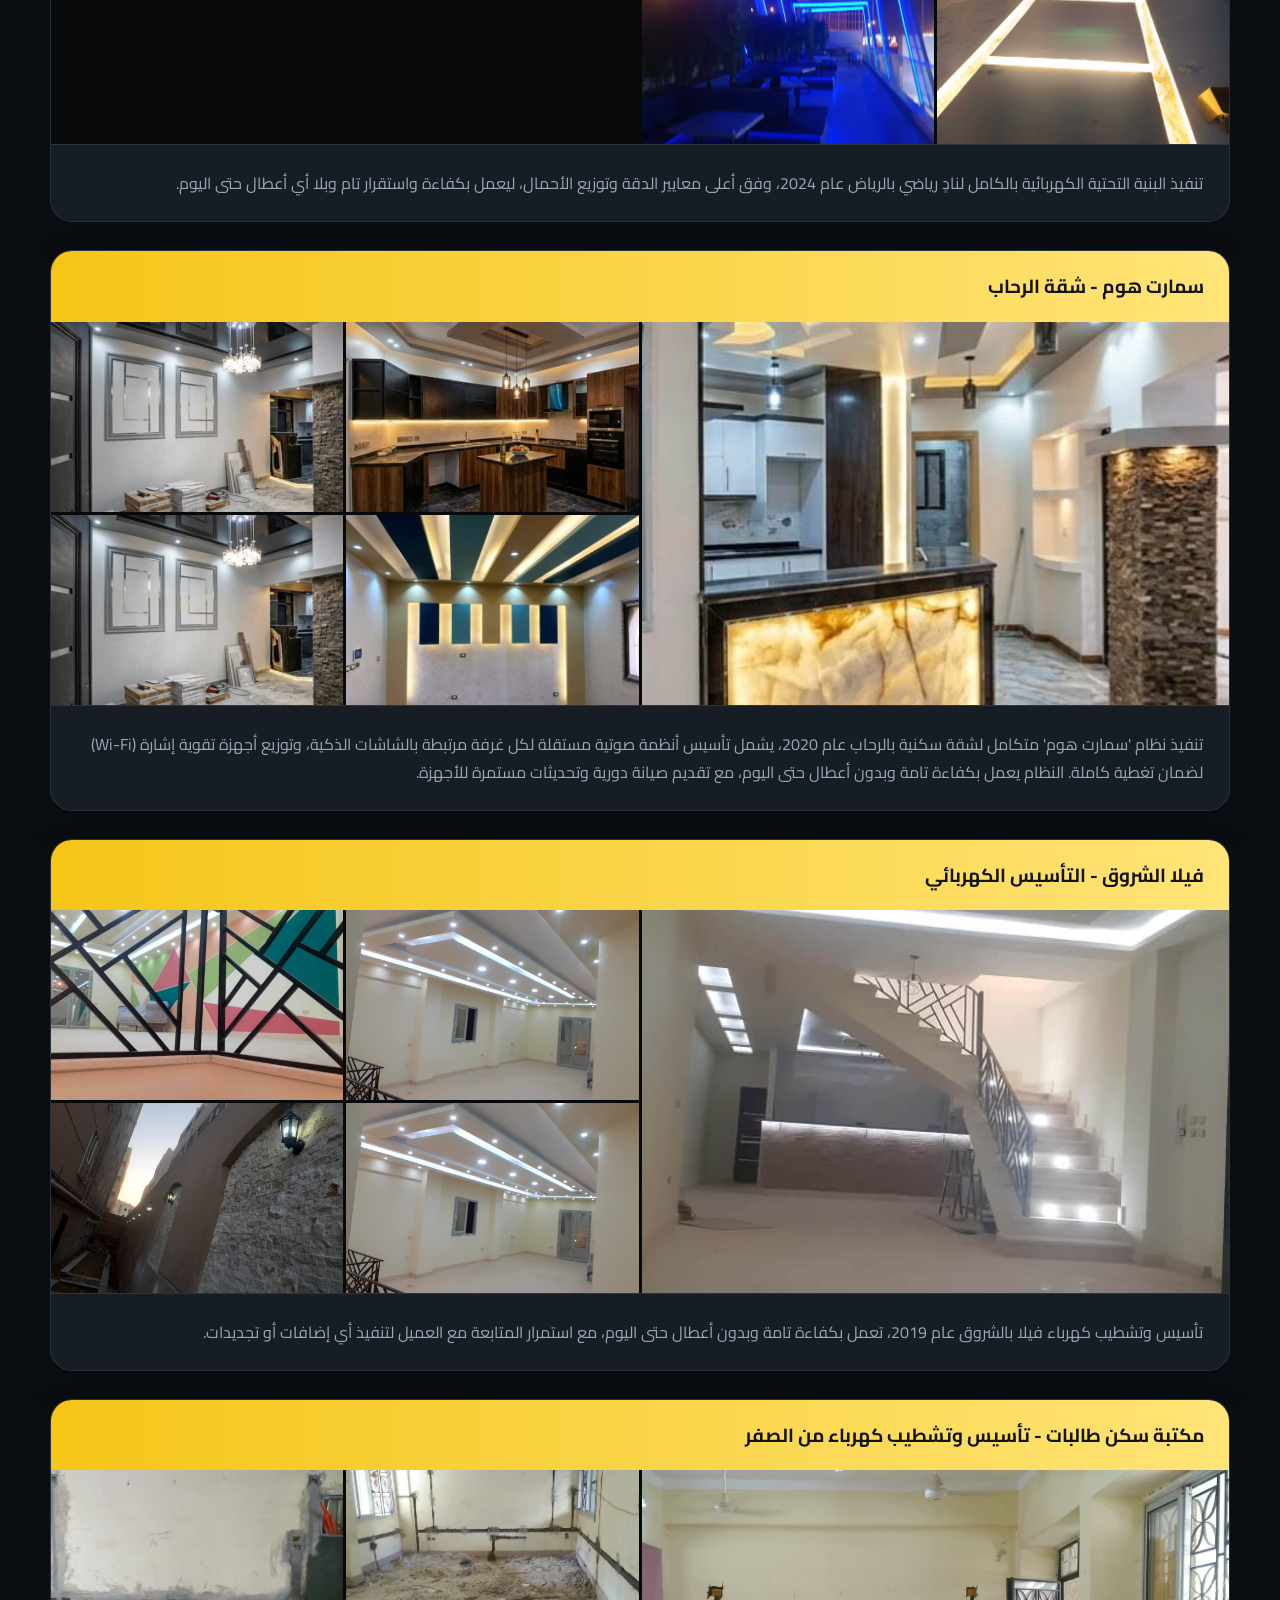
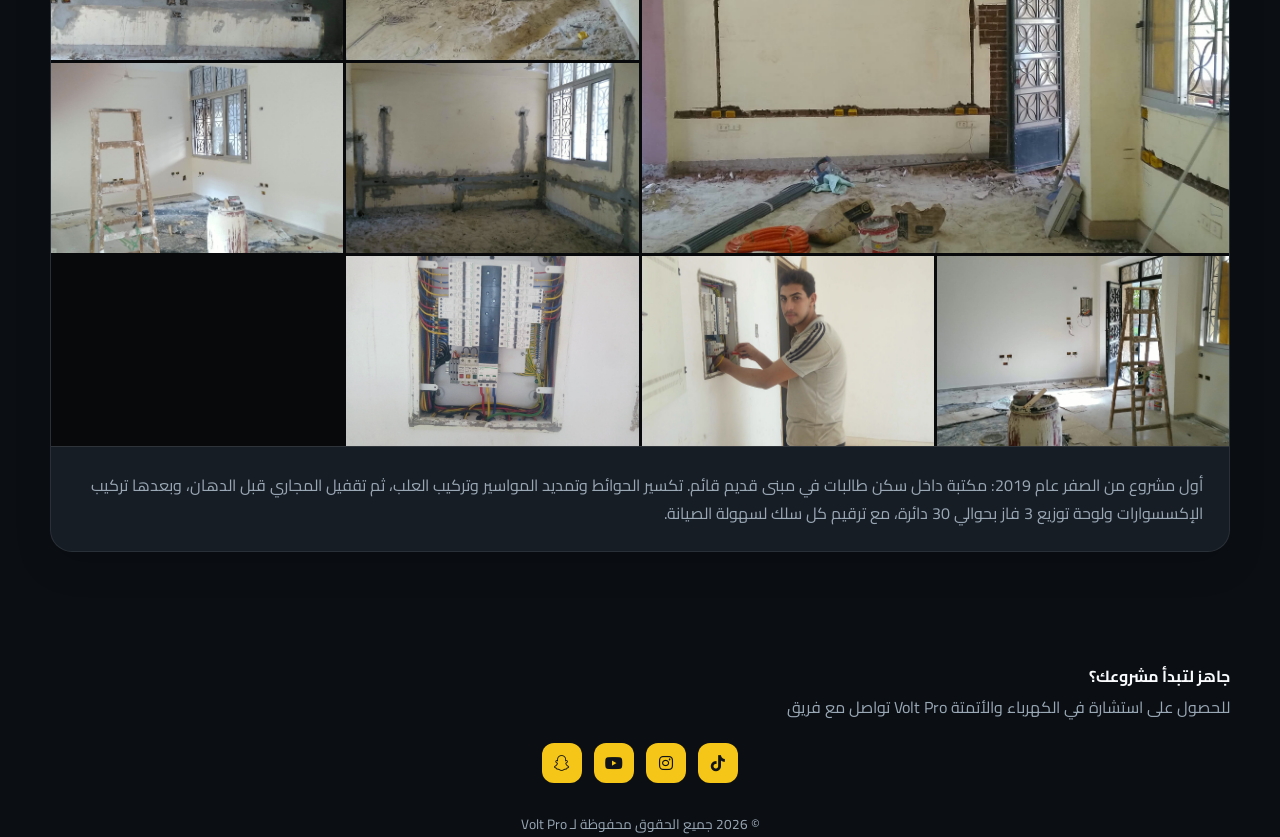
==== commit 0369f841: "Fix the Volt Pro name, social links and project photos, and add the 2019 library project - Brand nam" ====
--- a/index.html
+++ b/index.html
@@ -33,7 +33,6 @@
     <meta name="twitter:title" content="Volt Pro | الكهرباء والأتمتة والمنازل الذكية">
     <meta name="twitter:description" content="Volt Pro - حلول التأسيس الكهربائي والأتمتة والمنازل الذكية في الرياض.">
     <meta name="twitter:image" content="https://tonysyds28-dot.github.io/volt-pro-website/image/profile.jpeg">
-    <meta name="twitter:creator" content="@voltprogroup">
     
     <!-- Technical Meta Tags -->
     <meta name="theme-color" content="#f5c518">
@@ -94,9 +93,10 @@
             }
         },
         "sameAs": [
-            "https://www.instagram.com/voltprogroup",
-            "https://www.linkedin.com/company/voltprogroup",
-            "https://twitter.com/voltprogroup"
+            "https://www.tiktok.com/@tony.syed",
+            "https://www.instagram.com/voltpro1884",
+            "https://www.youtube.com/@VoltPro_Official",
+            "https://www.snapchat.com/add/tony_syed"
         ]
     }
     </script>
@@ -106,7 +106,7 @@
     <nav>
         <div class="container nav-wrapper">
             <a href="#" class="logo">
-                <i class="fas fa-bolt"></i> Pop <span>Pro</span>
+                <i class="fas fa-bolt"></i> Volt <span>Pro</span>
             </a>
             
             <ul class="nav-links">
@@ -337,9 +337,10 @@
                 <h3>جاهز لتبدأ مشروعك؟</h3>
                 <p>تواصل مع فريق Volt Pro للحصول على استشارة في الكهرباء والأتمتة</p>
                 <div class="social-links">
-                    <a href="https://www.instagram.com/voltprogroup"><i class="fab fa-instagram"></i></a>
-                    <a href="https://www.linkedin.com/company/voltprogroup"><i class="fab fa-linkedin"></i></a>
-                    <a href="https://www.facebook.com/alajadhalmtqnhllmqawlat"><i class="fab fa-facebook"></i></a>
+                    <a href="https://www.tiktok.com/@tony.syed" target="_blank" rel="noopener"><i class="fab fa-tiktok"></i></a>
+                    <a href="https://www.instagram.com/voltpro1884" target="_blank" rel="noopener"><i class="fab fa-instagram"></i></a>
+                    <a href="https://www.youtube.com/@VoltPro_Official" target="_blank" rel="noopener"><i class="fab fa-youtube"></i></a>
+                    <a href="https://www.snapchat.com/add/tony_syed" target="_blank" rel="noopener"><i class="fab fa-snapchat"></i></a>
                 </div>
             </div>
             <p class="copyright">&copy; 2026 جميع الحقوق محفوظة لـ Volt Pro</p>
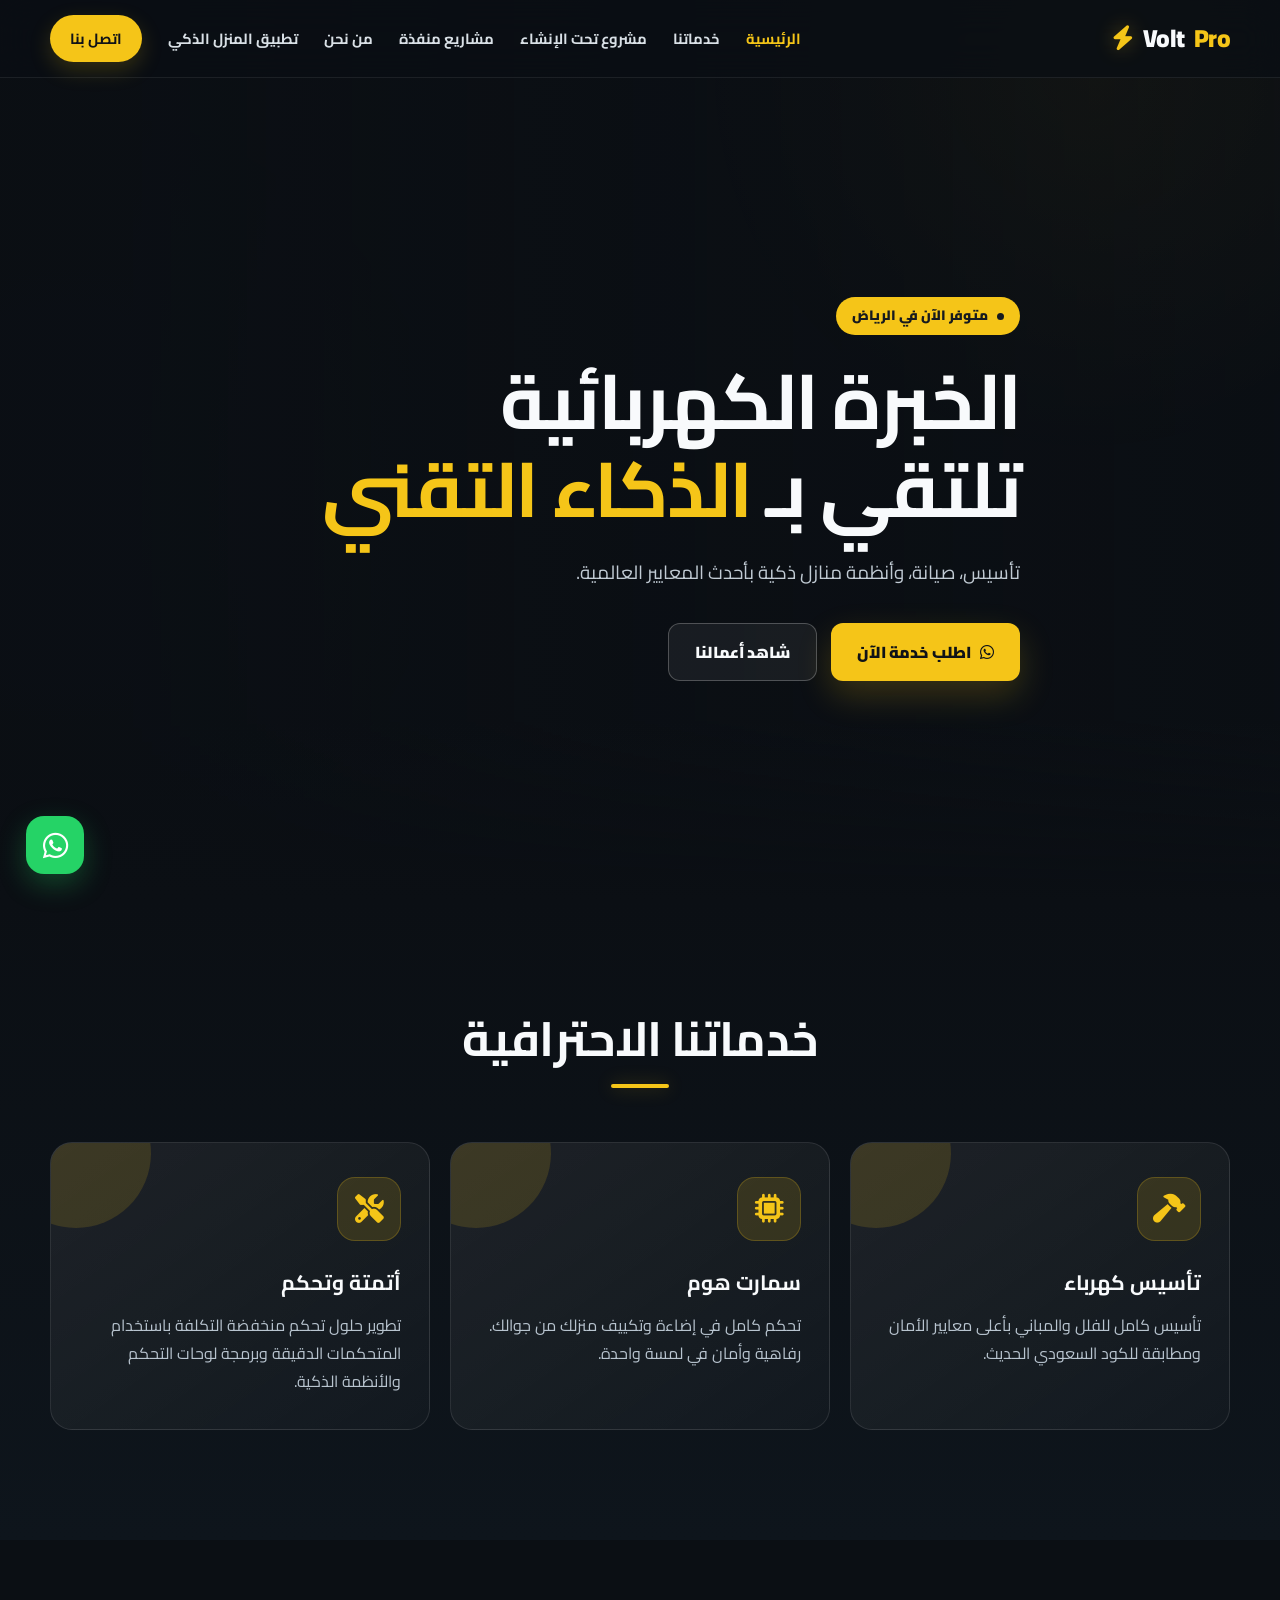
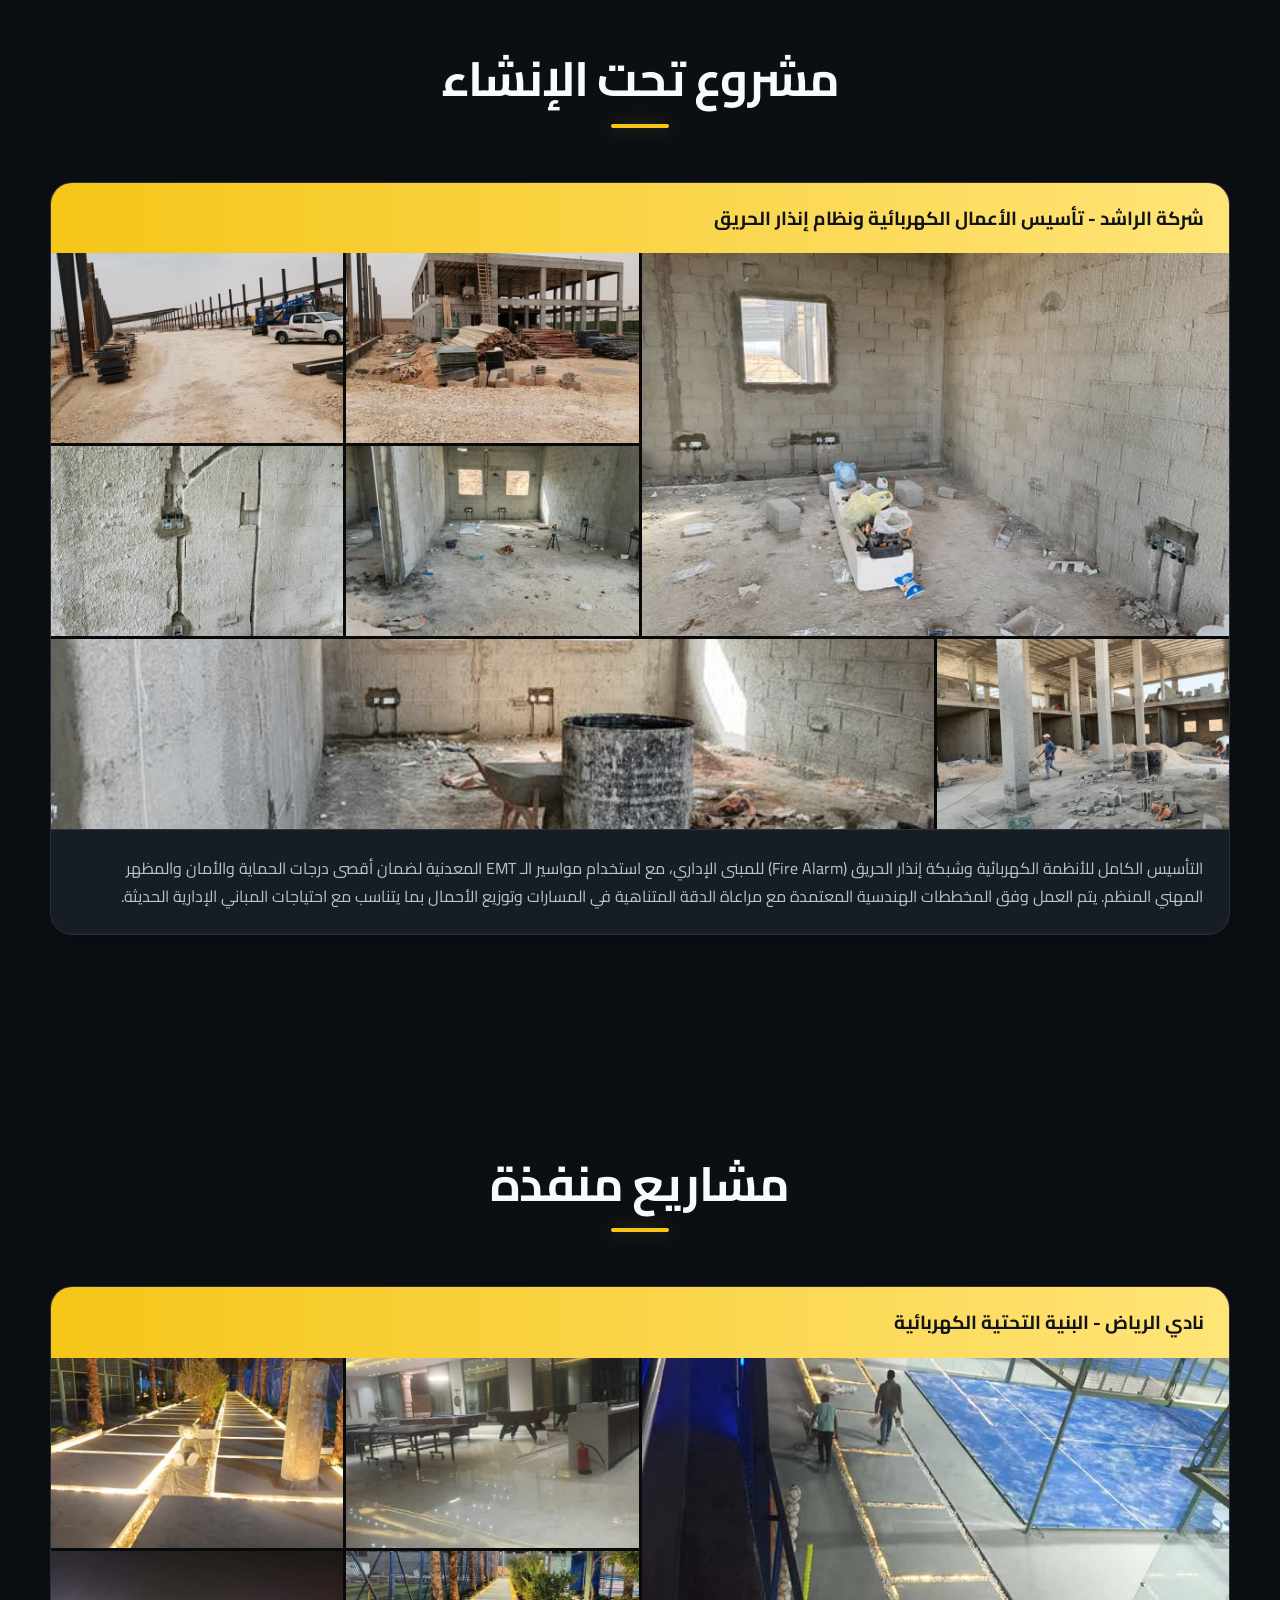
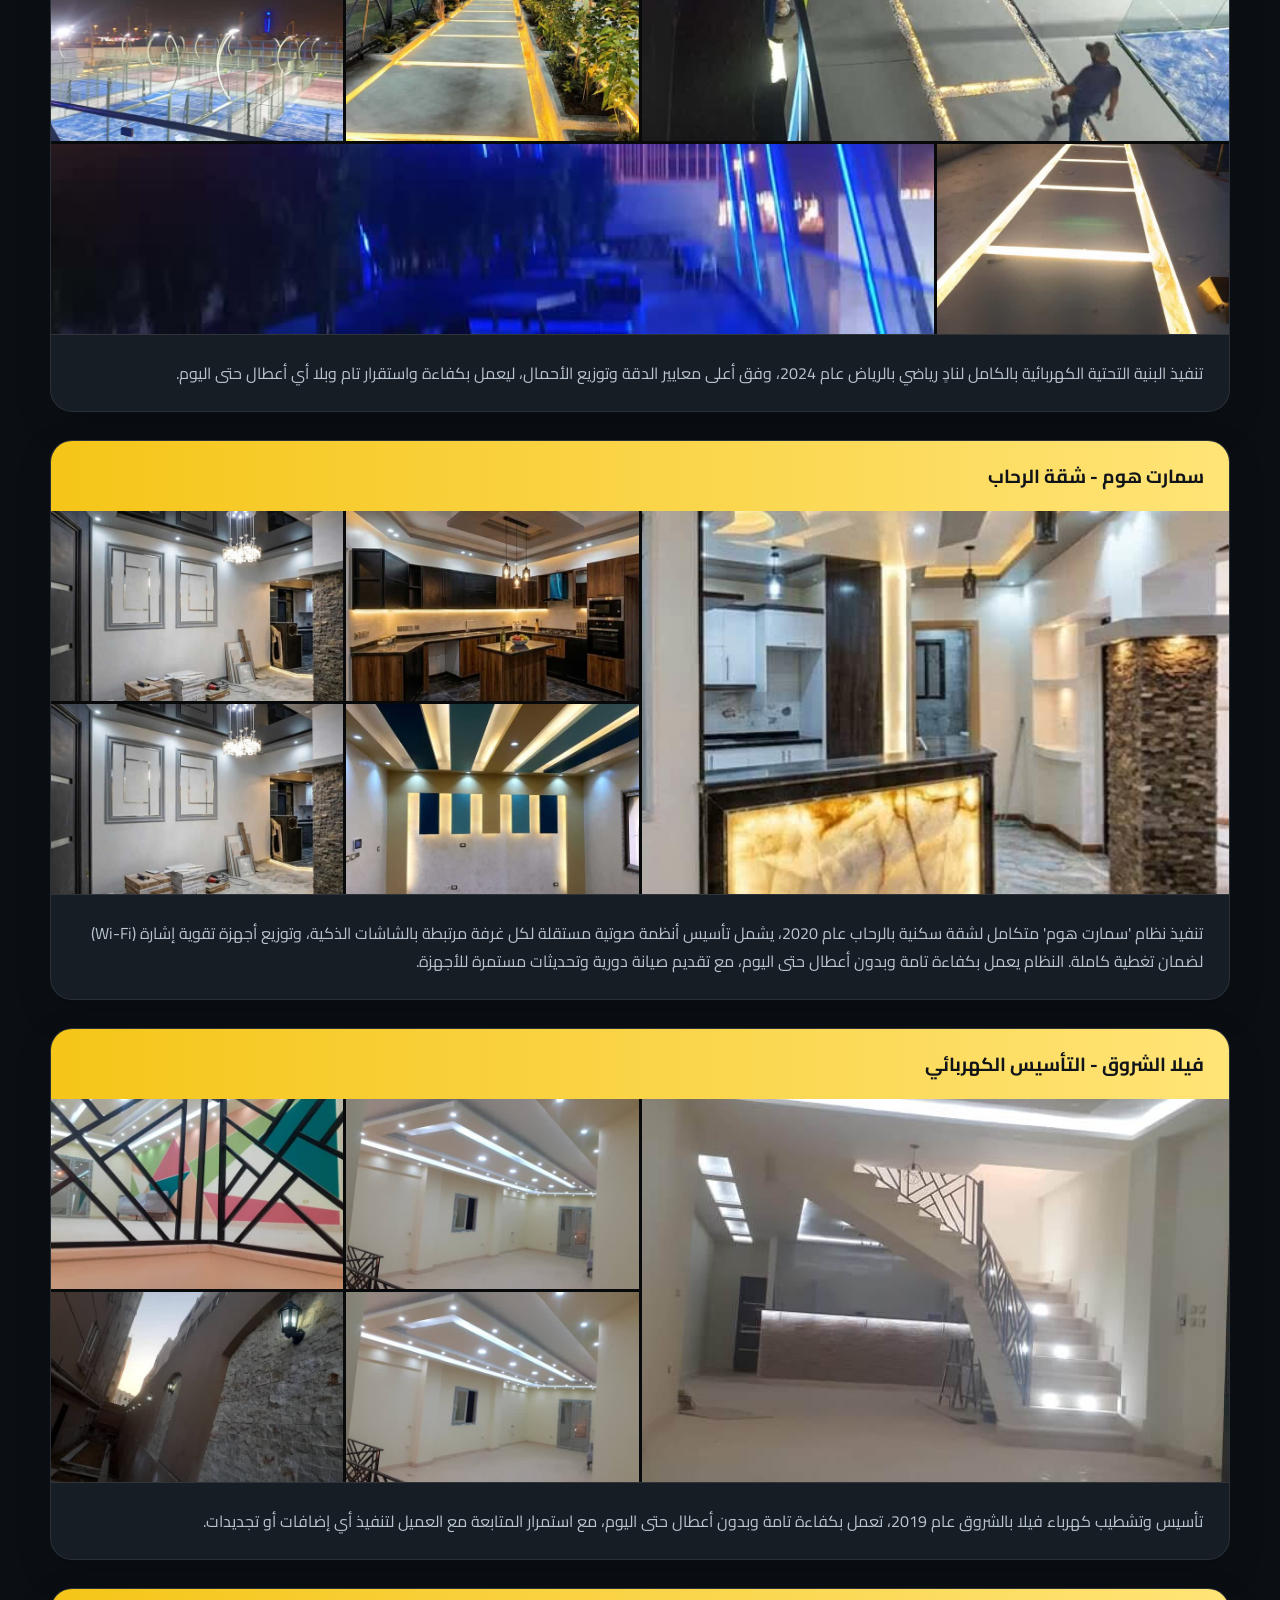
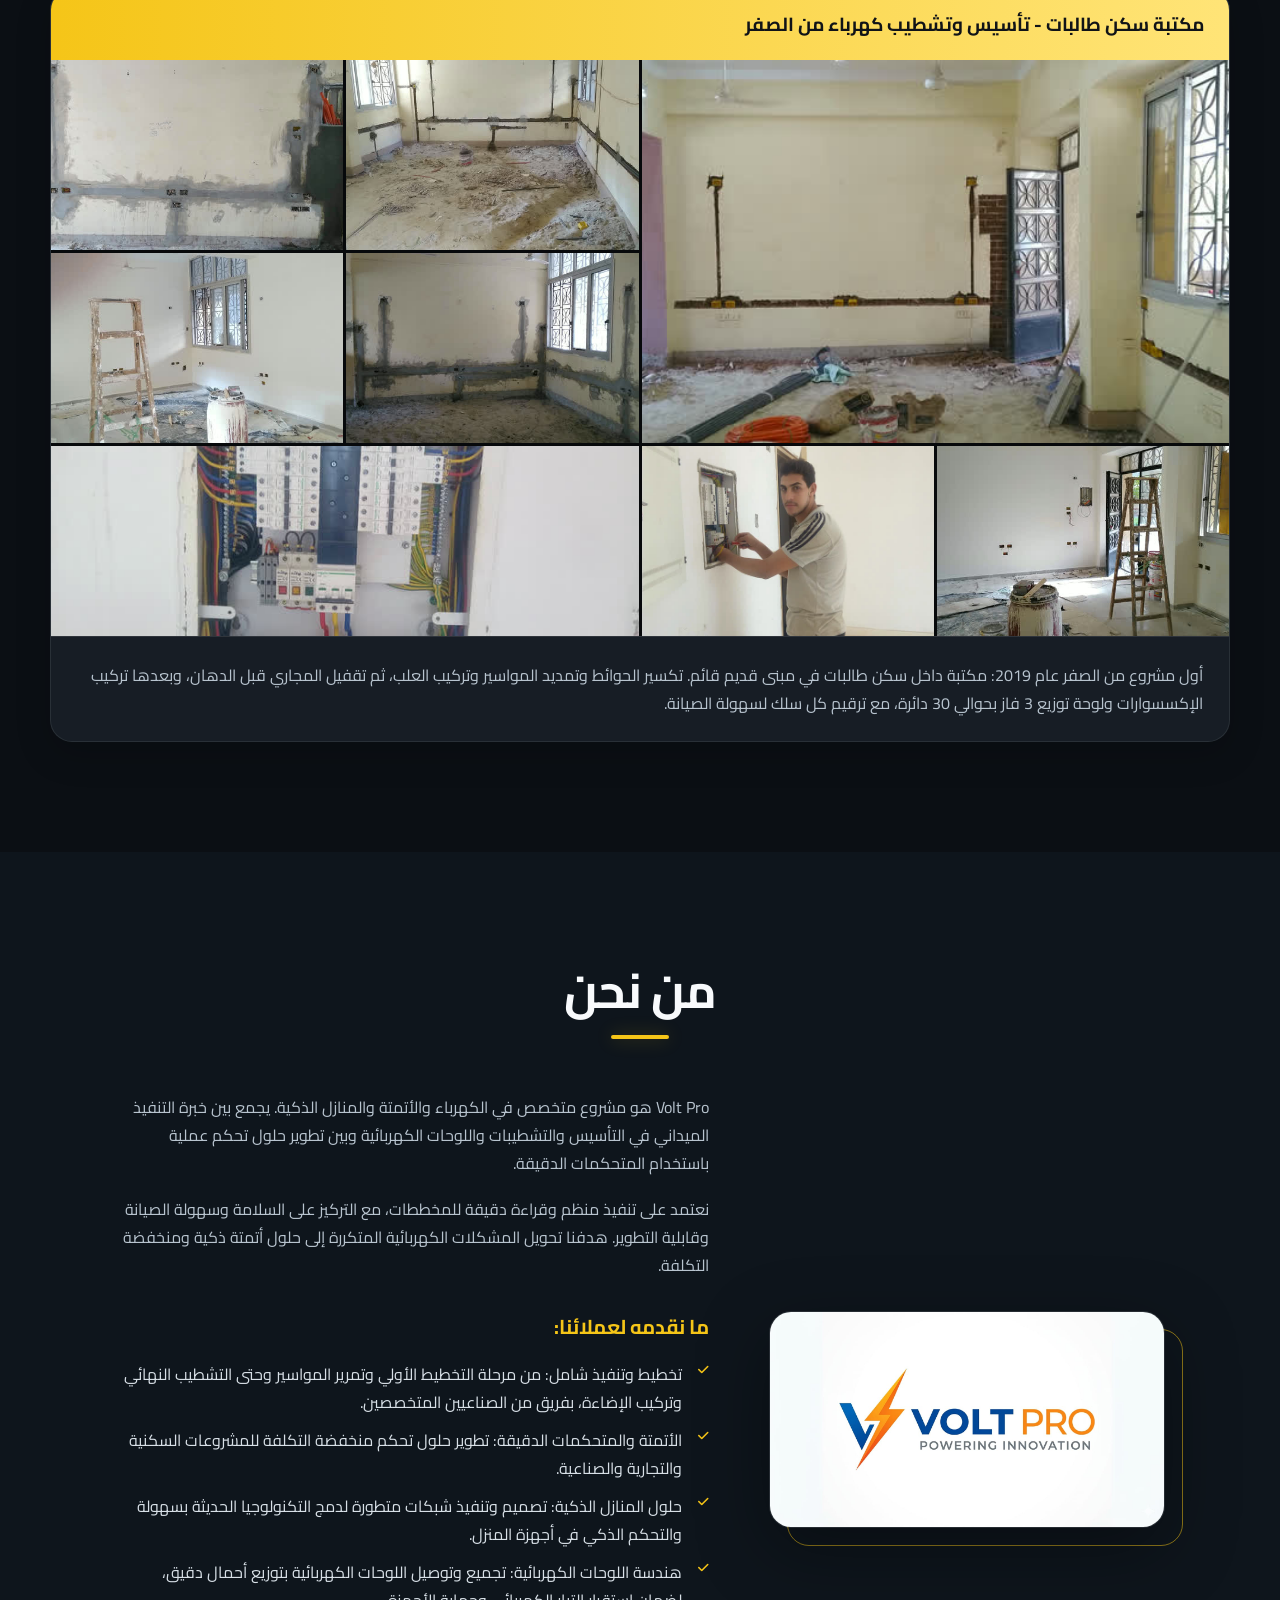
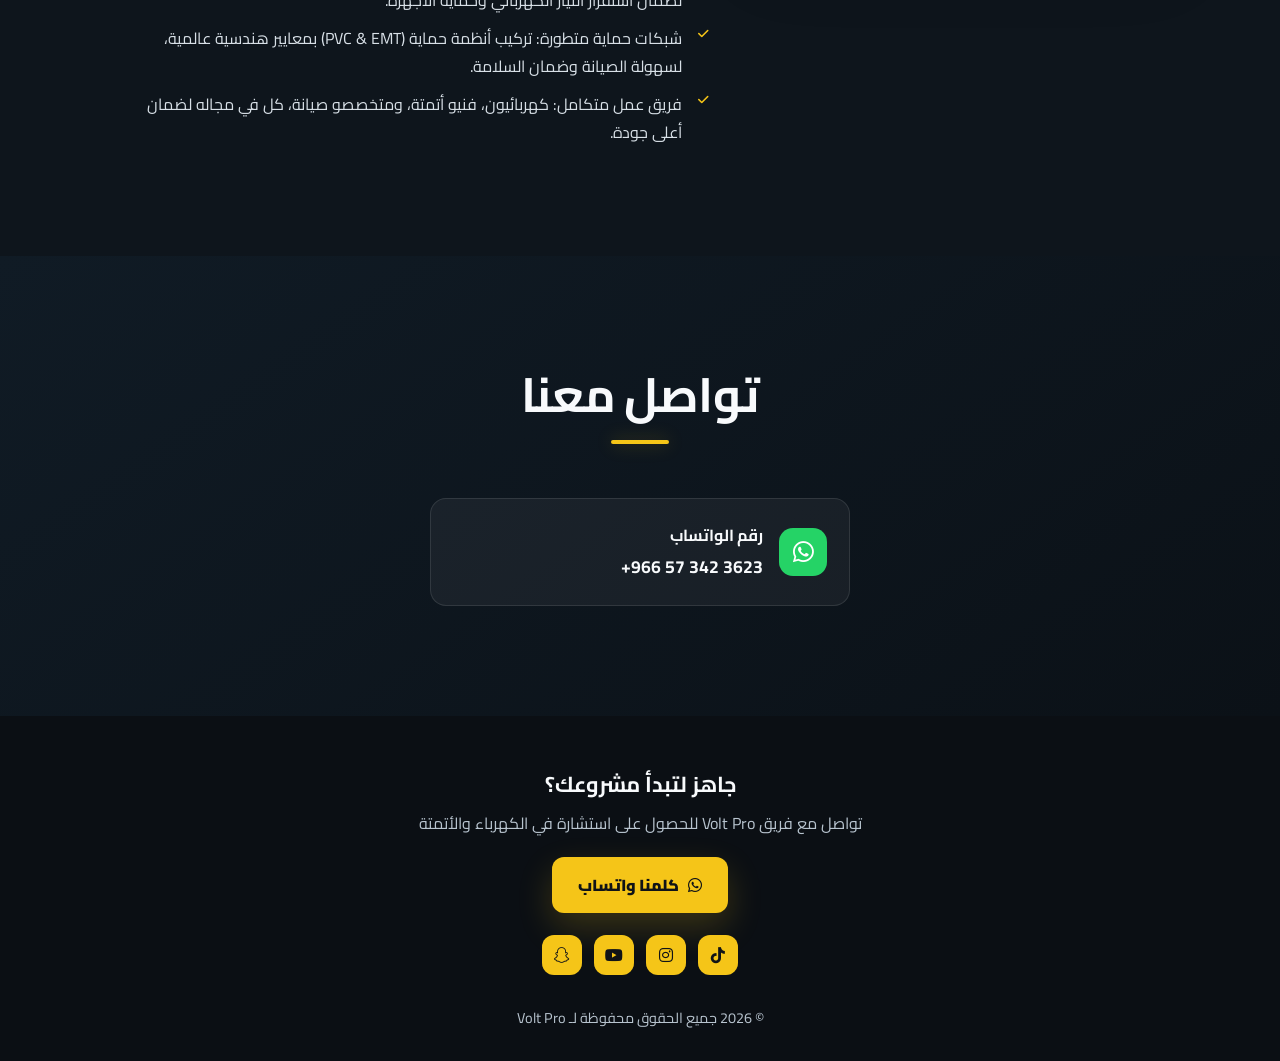
==== commit aba0814f: "Fix the broken layout bits, lighten the gallery, one WhatsApp number, and remove the admin panel - L" ====
--- a/index.html
+++ b/index.html
@@ -43,10 +43,8 @@
     
         
     <!-- Favicon and App Icons -->
-    <link rel="icon" type="image/x-icon" href="/favicon.ico">
-    <link rel="apple-touch-icon" sizes="180x180" href="/apple-touch-icon.png">
-    <link rel="icon" type="image/png" sizes="32x32" href="/favicon-32x32.png">
-    <link rel="icon" type="image/png" sizes="16x16" href="/favicon-16x16.png">
+    <link rel="icon" type="image/png" href="smart-home/volt-pro-logo.png">
+    <link rel="apple-touch-icon" href="smart-home/volt-pro-logo.png">
     
     <!-- Preconnect for Performance -->
     <link rel="preconnect" href="https://fonts.googleapis.com">
@@ -113,7 +111,7 @@
                 <li><a href="#hero">الرئيسية</a></li>
                 <li><a href="#services">خدماتنا</a></li>
                 <li><a href="#portfolio">مشروع تحت الإنشاء</a></li>
-                <li><a href="#completed-projects">مشروع تم تنفيذها</a></li>
+                <li><a href="#completed-projects">مشاريع منفذة</a></li>
                 <li><a href="#about">من نحن</a></li>
                 <li><a href="smart-home/">تطبيق المنزل الذكي</a></li>
                 <li><a href="#contact" class="btn-nav">اتصل بنا</a></li>
@@ -133,7 +131,7 @@
             <h1>الخبرة الكهربائية تلتقي بـ <span class="highlight">الذكاء التقني</span></h1>
             <p>تأسيس، صيانة، وأنظمة منازل ذكية بأحدث المعايير العالمية.</p>
             <div class="hero-btns">
-                <a href="https://wa.me/966573423623" class="btn-primary"><i class="fab fa-whatsapp"></i> اطلب خدمة الآن</a>
+                <a href="https://wa.me/966573423623?text=%D8%A7%D9%84%D8%B3%D9%84%D8%A7%D9%85%20%D8%B9%D9%84%D9%8A%D9%83%D9%85%D8%8C%20%D8%AA%D9%88%D8%A7%D8%B5%D9%84%D8%AA%20%D9%85%D8%B9%D9%83%20%D9%85%D9%86%20%D9%85%D9%88%D9%82%D8%B9%20Volt%20Pro%20%D9%88%D8%A3%D8%B1%D9%8A%D8%AF%20%D8%A7%D9%84%D8%A7%D8%B3%D8%AA%D9%81%D8%B3%D8%A7%D8%B1%20%D8%B9%D9%86%20%D8%AE%D8%AF%D9%85%D8%A9" class="btn-primary" target="_blank" rel="noopener"><i class="fab fa-whatsapp"></i> اطلب خدمة الآن</a>
                 <a href="#portfolio" class="btn-secondary">شاهد أعمالنا</a>
             </div>
         </div>
@@ -177,6 +175,98 @@
     </div>
 </section>
 
+    <section id="portfolio" class="portfolio">
+        <div class="container">
+            <div class="section-title">
+                <h2>مشروع تحت الإنشاء</h2>
+                <div class="line"></div>
+            </div>
+
+            <div class="portfolio-grid">
+                <div class="portfolio-item">
+                    <div class="project-header">
+                        <h3> تأسيس الأعمال الكهربائية ونظام إنذار الحريق - المبنى الإداري (شركة الراشد)</h3>
+                    </div>
+                    <div class="images">
+                        <img src="image/thumbs/factory1.jpeg" data-full="image/factory1.jpeg" alt="Factory 1" loading="lazy">
+                        <img src="image/thumbs/factory2.jpeg" data-full="image/factory2.jpeg" alt="Factory 2" loading="lazy">
+                        <img src="image/thumbs/factory3.jpeg" data-full="image/factory3.jpeg" alt="Factory 3" loading="lazy">
+                        <img src="image/thumbs/factory4.jpeg" data-full="image/factory4.jpeg" alt="Factory 4" loading="lazy">
+                        <img src="image/thumbs/factory5.jpeg" data-full="image/factory5.jpeg" alt="Factory 5" loading="lazy">
+                        <img src="image/thumbs/factory6.jpeg" data-full="image/factory6.jpeg" alt="Factory 6" loading="lazy">
+                        <img src="image/thumbs/factory7.jpeg" data-full="image/factory7.jpeg" alt="Factory 7" loading="lazy">
+                    </div>
+                    <div class="project-description">
+                        <p>التأسيس الكامل للأنظمة الكهربائية وشبكة إنذار الحريق (Fire Alarm) للمبنى الإداري، مع استخدام مواسير الـ EMT المعدنية لضمان أقصى درجات الحماية والأمان والمظهر المهني المنظم. يتم العمل وفق المخططات الهندسية المعتمدة مع مراعاة الدقة المتناهية في المسارات وتوزيع الأحمال بما يتناسب مع احتياجات المباني الإدارية الحديثة.</p>
+                    </div>
+                </div>
+            </div>
+        </div>
+    </section>
+
+    <section id="completed-projects" class="portfolio">
+        <div class="container">
+            <div class="section-title">
+                <h2>مشاريع منفذة</h2>
+                <div class="line"></div>
+            </div>
+
+            <div class="portfolio-grid">
+                <div class="portfolio-item">
+                    <div class="project-header">
+                        <h3>نادي الرياض - البنية التحتية الكهربائية</h3>
+                    </div>
+                    <div class="images">
+                        <img src="image/thumbs/Riyadh1.jpeg" data-full="image/Riyadh1.jpeg" alt="Riyadh 1" loading="lazy">
+                        <img src="image/thumbs/Riyadh2.jpeg" data-full="image/Riyadh2.jpeg" alt="Riyadh 2" loading="lazy">
+                        <img src="image/thumbs/Riyadh3.jpeg" data-full="image/Riyadh3.jpeg" alt="Riyadh 3" loading="lazy">
+                        <img src="image/thumbs/Riyadh4.jpeg" data-full="image/Riyadh4.jpeg" alt="Riyadh 4" loading="lazy">
+                        <img src="image/thumbs/Riyadh5.jpeg" data-full="image/Riyadh5.jpeg" alt="Riyadh 5" loading="lazy">
+                        <img src="image/thumbs/Riyadh6.jpeg" data-full="image/Riyadh6.jpeg" alt="Riyadh 6" loading="lazy">
+                        <img src="image/thumbs/Riyadh7.jpeg" data-full="image/Riyadh7.jpeg" alt="Riyadh 7" loading="lazy">
+                    </div>
+                    <div class="project-description">
+                        <p>تنفيذ البنية التحتية الكهربائية بالكامل لنادٍ رياضي بالرياض عام 2024، وفق أعلى معايير الدقة وتوزيع الأحمال، ليعمل بكفاءة واستقرار تام وبلا أي أعطال حتى اليوم.</p>
+                    </div>
+                </div>
+
+                <div class="portfolio-item">
+                    <div class="project-header">
+                        <h3>سمارت هوم - شقة الرحاب</h3>
+                    </div>
+                    <div class="images">
+                        <img src="image/thumbs/Rehab1.jpeg" data-full="image/Rehab1.jpeg" alt="Rehab 1" loading="lazy">
+                        <img src="image/thumbs/Rehab2.jpeg" data-full="image/Rehab2.jpeg" alt="Rehab 2" loading="lazy">
+                        <img src="image/thumbs/Rehab5.jpeg" data-full="image/Rehab5.jpeg" alt="Rehab 3" loading="lazy">
+                        <img src="image/thumbs/Rehab4.jpeg" data-full="image/Rehab4.jpeg" alt="Rehab 4" loading="lazy">
+                        <img src="image/thumbs/Rehab5.jpeg" data-full="image/Rehab5.jpeg" alt="Rehab 5" loading="lazy">
+                    </div>
+                    <div class="project-description">
+                        <p>تنفيذ نظام "سمارت هوم" متكامل لشقة سكنية بالرحاب عام 2020، يشمل تأسيس أنظمة صوتية مستقلة لكل غرفة مرتبطة بالشاشات الذكية، وتوزيع أجهزة تقوية إشارة (Wi-Fi) لضمان تغطية كاملة. النظام يعمل بكفاءة تامة وبدون أعطال حتى اليوم، مع تقديم صيانة دورية وتحديثات مستمرة للأجهزة.</p>
+                    </div>
+                </div>
+
+                <div class="portfolio-item">
+                    <div class="project-header">
+                        <h3>فيلا الشروق - التأسيس الكهربائي</h3>
+                    </div>
+                    <div class="images">
+                        <img src="image/thumbs/sunrise1.jpeg" data-full="image/sunrise1.jpeg" alt="Shurooq 1" loading="lazy">
+                        <img src="image/thumbs/sunrise2.jpeg" data-full="image/sunrise2.jpeg" alt="Shurooq 2" loading="lazy">
+                        <img src="image/thumbs/sunrise3.jpeg" data-full="image/sunrise3.jpeg" alt="Shurooq 3" loading="lazy">
+                        <img src="image/thumbs/sunrise4.jpeg" data-full="image/sunrise4.jpeg" alt="Shurooq 4" loading="lazy">
+                        <img src="image/thumbs/sunrise5.jpeg" data-full="image/sunrise5.jpeg" alt="Shurooq 5" loading="lazy">
+                    </div>
+                    <div class="project-description">
+                        <p>تأسيس وتشطيب كهرباء فيلا بالشروق عام 2019، تعمل بكفاءة تامة وبدون أعطال حتى اليوم، مع استمرار المتابعة مع العميل لتنفيذ أي إضافات أو تجديدات.</p>
+                    </div>
+                </div>
+
+                
+            </div>
+        </div>
+    </section>
+
 <section id="about" class="about">
     <div class="container">
         <div class="section-title reveal">
@@ -186,7 +276,7 @@
         
         <div class="about-content">
             <div class="about-image">
-                <img src="image/profile.jpeg" alt="Volt Pro - الكهرباء والأتمتة والمنازل الذكية">
+                <img src="image/profile.jpeg" alt="Volt Pro - الكهرباء والأتمتة والمنازل الذكية" loading="lazy">
             </div>
             <div class="about-text">
                 <p>Volt Pro هو مشروع متخصص في الكهرباء والأتمتة والمنازل الذكية. يجمع بين خبرة التنفيذ الميداني في التأسيس والتشطيبات واللوحات الكهربائية وبين تطوير حلول تحكم عملية باستخدام المتحكمات الدقيقة.</p>
@@ -216,22 +306,13 @@
         </div>
         <div class="contact-content">
             <div class="contact-cards">
-                <a href="https://wa.me/966573423623" class="contact-card" target="_blank">
+                <a href="https://wa.me/966573423623?text=%D8%A7%D9%84%D8%B3%D9%84%D8%A7%D9%85%20%D8%B9%D9%84%D9%8A%D9%83%D9%85%D8%8C%20%D8%AA%D9%88%D8%A7%D8%B5%D9%84%D8%AA%20%D9%85%D8%B9%D9%83%20%D9%85%D9%86%20%D9%85%D9%88%D9%82%D8%B9%20Volt%20Pro%20%D9%88%D8%A3%D8%B1%D9%8A%D8%AF%20%D8%A7%D9%84%D8%A7%D8%B3%D8%AA%D9%81%D8%B3%D8%A7%D8%B1%20%D8%B9%D9%86%20%D8%AE%D8%AF%D9%85%D8%A9" class="contact-card" target="_blank" rel="noopener">
                     <div class="contact-icon">
                         <i class="fab fa-whatsapp"></i>
                     </div>
                     <div class="contact-info">
-                        <h3>رقم الواتساب الأول</h3>
+                        <h3>رقم الواتساب</h3>
                         <p>+966 57 342 3623</p>
-                    </div>
-                </a>
-                <a href="https://wa.me/966510056946" class="contact-card" target="_blank">
-                    <div class="contact-icon">
-                        <i class="fab fa-whatsapp"></i>
-                    </div>
-                    <div class="contact-info">
-                        <h3>رقم الواتساب الثاني</h3>
-                        <p>+966 51 005 6946</p>
                     </div>
                 </a>
             </div>
@@ -239,103 +320,13 @@
     </div>
 </section>
 
-    <section id="portfolio" class="portfolio">
+
+    <footer id="site-footer">
         <div class="container">
-            <div class="section-title">
-                <h2>مشروع تحت الإنشاء</h2>
-                <div class="line"></div>
-            </div>
-
-            <div class="portfolio-grid">
-                <div class="portfolio-item">
-                    <div class="project-header">
-                        <h3> تأسيس الأعمال الكهربائية ونظام إنذار الحريق - المبنى الإداري (شركة الراشد)</h3>
-                    </div>
-                    <div class="images">
-                        <img src="image/factory1.jpeg" alt="Factory 1" loading="lazy">
-                        <img src="image/factory2.jpeg" alt="Factory 2" loading="lazy">
-                        <img src="image/factory3.jpeg" alt="Factory 3" loading="lazy">
-                        <img src="image/factory4.jpeg" alt="Factory 4" loading="lazy">
-                        <img src="image/factory5.jpeg" alt="Factory 5" loading="lazy">
-                        <img src="image/factory6.jpeg" alt="Factory 6" loading="lazy">
-                        <img src="image/factory7.jpeg" alt="Factory 7" loading="lazy">
-                    </div>
-                    <div class="project-description">
-                        <p>التأسيس الكامل للأنظمة الكهربائية وشبكة إنذار الحريق (Fire Alarm) للمبنى الإداري، مع استخدام مواسير الـ EMT المعدنية لضمان أقصى درجات الحماية والأمان والمظهر المهني المنظم. يتم العمل وفق المخططات الهندسية المعتمدة مع مراعاة الدقة المتناهية في المسارات وتوزيع الأحمال بما يتناسب مع احتياجات المباني الإدارية الحديثة.</p>
-                    </div>
-                </div>
-            </div>
-        </div>
-    </section>
-
-    <section id="completed-projects" class="portfolio">
-        <div class="container">
-            <div class="section-title">
-                <h2>مشروع تم تنفيذها</h2>
-                <div class="line"></div>
-            </div>
-
-            <div class="portfolio-grid">
-                <div class="portfolio-item">
-                    <div class="project-header">
-                        <h3>نادي الرياض - البنية التحتية الكهربائية</h3>
-                    </div>
-                    <div class="images">
-                        <img src="image/Riyadh1.jpeg" alt="Riyadh 1" loading="lazy">
-                        <img src="image/Riyadh2.jpeg" alt="Riyadh 2" loading="lazy">
-                        <img src="image/Riyadh3.jpeg" alt="Riyadh 3" loading="lazy">
-                        <img src="image/Riyadh4.jpeg" alt="Riyadh 4" loading="lazy">
-                        <img src="image/Riyadh5.jpeg" alt="Riyadh 5" loading="lazy">
-                        <img src="image/Riyadh6.jpeg" alt="Riyadh 6" loading="lazy">
-                        <img src="image/Riyadh7.jpeg" alt="Riyadh 7" loading="lazy">
-                    </div>
-                    <div class="project-description">
-                        <p>تنفيذ البنية التحتية الكهربائية بالكامل لنادٍ رياضي بالرياض عام 2024، وفق أعلى معايير الدقة وتوزيع الأحمال، ليعمل بكفاءة واستقرار تام وبلا أي أعطال حتى اليوم.</p>
-                    </div>
-                </div>
-
-                <div class="portfolio-item">
-                    <div class="project-header">
-                        <h3>سمارت هوم - شقة الرحاب</h3>
-                    </div>
-                    <div class="images">
-                        <img src="image/Rehab1.jpeg" alt="Rehab 1" loading="lazy">
-                        <img src="image/Rehab2.jpeg" alt="Rehab 2" loading="lazy">
-                        <img src="image/Rehab5.jpeg" alt="Rehab 3" loading="lazy">
-                        <img src="image/Rehab4.jpeg" alt="Rehab 4" loading="lazy">
-                        <img src="image/Rehab5.jpeg" alt="Rehab 5" loading="lazy">
-                    </div>
-                    <div class="project-description">
-                        <p>تنفيذ نظام "سمارت هوم" متكامل لشقة سكنية بالرحاب عام 2020، يشمل تأسيس أنظمة صوتية مستقلة لكل غرفة مرتبطة بالشاشات الذكية، وتوزيع أجهزة تقوية إشارة (Wi-Fi) لضمان تغطية كاملة. النظام يعمل بكفاءة تامة وبدون أعطال حتى اليوم، مع تقديم صيانة دورية وتحديثات مستمرة للأجهزة.</p>
-                    </div>
-                </div>
-
-                <div class="portfolio-item">
-                    <div class="project-header">
-                        <h3>فيلا الشروق - التأسيس الكهربائي</h3>
-                    </div>
-                    <div class="images">
-                        <img src="image/sunrise1.jpeg" alt="Shurooq 1" loading="lazy">
-                        <img src="image/sunrise2.jpeg" alt="Shurooq 2" loading="lazy">
-                        <img src="image/sunrise3.jpeg" alt="Shurooq 3" loading="lazy">
-                        <img src="image/sunrise4.jpeg" alt="Shurooq 4" loading="lazy">
-                        <img src="image/sunrise5.jpeg" alt="Shurooq 5" loading="lazy">
-                    </div>
-                    <div class="project-description">
-                        <p>تأسيس وتشطيب كهرباء فيلا بالشروق عام 2019، تعمل بكفاءة تامة وبدون أعطال حتى اليوم، مع استمرار المتابعة مع العميل لتنفيذ أي إضافات أو تجديدات.</p>
-                    </div>
-                </div>
-
-                
-            </div>
-        </div>
-    </section>
-
-    <footer id="contact">
-        <div class="container">
-            <div class="contact-info">
+            <div class="footer-cta">
                 <h3>جاهز لتبدأ مشروعك؟</h3>
                 <p>تواصل مع فريق Volt Pro للحصول على استشارة في الكهرباء والأتمتة</p>
+                <a href="https://wa.me/966573423623?text=%D8%A7%D9%84%D8%B3%D9%84%D8%A7%D9%85%20%D8%B9%D9%84%D9%8A%D9%83%D9%85%D8%8C%20%D8%AA%D9%88%D8%A7%D8%B5%D9%84%D8%AA%20%D9%85%D8%B9%D9%83%20%D9%85%D9%86%20%D9%85%D9%88%D9%82%D8%B9%20Volt%20Pro%20%D9%88%D8%A3%D8%B1%D9%8A%D8%AF%20%D8%A7%D9%84%D8%A7%D8%B3%D8%AA%D9%81%D8%B3%D8%A7%D8%B1%20%D8%B9%D9%86%20%D8%AE%D8%AF%D9%85%D8%A9" class="btn-primary" target="_blank" rel="noopener"><i class="fab fa-whatsapp"></i> كلمنا واتساب</a>
                 <div class="social-links">
                     <a href="https://www.tiktok.com/@tony.syed" target="_blank" rel="noopener"><i class="fab fa-tiktok"></i></a>
                     <a href="https://www.instagram.com/voltpro1884" target="_blank" rel="noopener"><i class="fab fa-instagram"></i></a>
@@ -354,13 +345,11 @@
     </div>
 
     <!-- WhatsApp Floating Button -->
-    <a href="https://wa.me/966573423623" class="whatsapp-float" target="_blank">
+    <a href="https://wa.me/966573423623?text=%D8%A7%D9%84%D8%B3%D9%84%D8%A7%D9%85%20%D8%B9%D9%84%D9%8A%D9%83%D9%85%D8%8C%20%D8%AA%D9%88%D8%A7%D8%B5%D9%84%D8%AA%20%D9%85%D8%B9%D9%83%20%D9%85%D9%86%20%D9%85%D9%88%D9%82%D8%B9%20Volt%20Pro%20%D9%88%D8%A3%D8%B1%D9%8A%D8%AF%20%D8%A7%D9%84%D8%A7%D8%B3%D8%AA%D9%81%D8%B3%D8%A7%D8%B1%20%D8%B9%D9%86%20%D8%AE%D8%AF%D9%85%D8%A9" class="whatsapp-float" target="_blank" rel="noopener" aria-label="كلمنا واتساب">
         <i class="fab fa-whatsapp"></i>
     </a>
 
-    <script src="https://cdnjs.cloudflare.com/ajax/libs/js-yaml/4.1.0/js-yaml.min.js"></script>
 <script src="js/yaml-loader.js"></script>
-<script src="public-content.js"></script>
 <script src="script.js"></script>
 </body>
 </html>
--- a/css/style.css
+++ b/css/style.css
@@ -5,7 +5,7 @@
     --surface: #111820;
     --surface-2: #17212b;
     --text-white: #f8fafc;
-    --text-muted: #9aa8b6;
+    --text-muted: #b8c4cf;
     --line: rgba(255,255,255,.1);
     --green: #25d366;
     --transition: 260ms cubic-bezier(.2,.8,.2,1);
@@ -47,8 +47,8 @@
     border-bottom: 1px solid rgba(255,255,255,.08);
     backdrop-filter: blur(18px);
 }
-.nav-wrapper { display: flex; justify-content: space-between; align-items: center; width: 100%; }
-.logo { display: inline-flex; align-items: center; gap: 9px; font-size: 1.55rem; font-weight: 900; letter-spacing: -.5px; }
+.nav-wrapper { display: flex; justify-content: space-between; align-items: center; }
+.logo { display: inline-flex; align-items: center; gap: 9px; font-size: 1.55rem; font-weight: 900; letter-spacing: -.5px; direction: ltr; }
 .logo i { color: var(--primary-color); filter: drop-shadow(0 0 10px rgba(245,197,24,.35)); }
 .logo span { color: var(--primary-color); }
 .nav-links { display: flex; gap: 26px; align-items: center; font-size: .92rem; font-weight: 700; }
@@ -64,7 +64,7 @@
     align-items: center;
     position: relative;
     overflow: hidden;
-    background: linear-gradient(90deg, rgba(11,15,20,.96) 10%, rgba(11,15,20,.76) 48%, rgba(11,15,20,.55)), url('https://images.unsplash.com/photo-1621905251189-08b45d6a269e?auto=format&fit=crop&q=85');
+    background: linear-gradient(90deg, rgba(11,15,20,.96) 10%, rgba(11,15,20,.76) 48%, rgba(11,15,20,.55)), url('https://images.unsplash.com/photo-1621905251189-08b45d6a269e?auto=format&fit=crop&w=1920&q=60');
     background-size: cover;
     background-position: center;
     padding-top: 78px;
@@ -95,38 +95,44 @@
 .service-card:hover { transform: translateY(-8px); border-color: rgba(245,197,24,.65); box-shadow: var(--shadow); }
 .card-icon { position: relative; display: grid; place-items: center; width: 64px; height: 64px; margin-bottom: 24px; color: var(--primary-color); background: var(--primary-soft); border: 1px solid rgba(245,197,24,.22); border-radius: 18px; font-size: 1.8rem; }
 .service-card h3 { position: relative; font-size: 1.3rem; margin-bottom: 10px; }
-.service-card p { position: relative; color: var(--text-muted); font-size: .95rem; }
+.service-card p { position: relative; color: var(--text-muted); font-size: 1rem; }
 .card-edge { position: absolute; inset: auto 0 0; height: 3px; background: var(--primary-color); transform: scaleX(0); transform-origin: right; transition: var(--transition); }
 .service-card:hover .card-edge { transform: scaleX(1); }
 
 .about-content { display: grid; grid-template-columns: minmax(250px, .8fr) 1.2fr; align-items: center; gap: 60px; max-width: 1050px; margin: 0 auto; }
 .about-image { position: relative; }
 .about-image::before { content: ''; position: absolute; inset: 18px -18px -18px 18px; border: 1px solid rgba(245,197,24,.55); border-radius: var(--radius); z-index: 0; }
-.about-image img { position: relative; display: block; width: 100%; aspect-ratio: 1/1.15; object-fit: cover; border-radius: var(--radius); border: 1px solid var(--line); box-shadow: var(--shadow); z-index: 1; }
+.about-image img { position: relative; display: block; width: 100%; aspect-ratio: auto; object-fit: contain; border-radius: var(--radius); border: 1px solid var(--line); box-shadow: var(--shadow); z-index: 1; }
 .about-text { text-align: right; }
 .about-content p { color: var(--text-muted); margin-bottom: 18px; }
 .about-content h3 { color: var(--primary-color); font-size: 1.25rem; margin: 30px 0 16px; }
 .about-content ul { display: grid; gap: 10px; }
-.about-content li { position: relative; padding-right: 27px; color: #d8e0e7; font-size: .94rem; }
+.about-content li { position: relative; padding-right: 27px; color: #d8e0e7; font-size: 1rem; }
 .about-content li::before { content: '\f00c'; position: absolute; right: 0; top: 4px; color: var(--primary-color); font: 900 .75rem/1 'Font Awesome 6 Free'; }
 
 .contact { background: linear-gradient(145deg, #101b25, #0b1117); }
 .contact-content { max-width: 820px; margin: 0 auto; }
-.contact-cards { display: grid; grid-template-columns: repeat(2, 1fr); gap: 18px; }
+.contact-cards { display: grid; grid-template-columns: 1fr; gap: 18px; max-width: 420px; margin: 0 auto; }
 .contact-card { display: flex; align-items: center; gap: 16px; padding: 22px; border: 1px solid var(--line); background: rgba(255,255,255,.05); border-radius: 16px; transition: var(--transition); }
 .contact-card:hover { transform: translateY(-5px); border-color: rgba(37,211,102,.55); background: rgba(37,211,102,.08); }
 .contact-icon { display: grid; place-items: center; flex: 0 0 48px; width: 48px; height: 48px; color: white; background: var(--green); border-radius: 14px; font-size: 1.5rem; }
 .contact-info { text-align: right; margin: 0; }
 .contact-info h3 { color: var(--text-white); font-size: 1rem; margin-bottom: 3px; }
-.contact-info p { color: var(--text-muted); margin: 0; direction: ltr; text-align: right; }
+.contact-info p { color: var(--text-white); font-size: 1.1rem; font-weight: 700; margin: 0; direction: ltr; text-align: right; }
 
 .portfolio-grid { display: flex; flex-direction: column; gap: 28px; }
 .portfolio-item { overflow: hidden; background: var(--surface); border: 1px solid var(--line); border-radius: var(--radius); box-shadow: 0 12px 35px rgba(0,0,0,.18); }
 .project-header { padding: 21px 25px; background: linear-gradient(90deg, var(--primary-color), #ffe477); }
 .project-header h3 { color: #101317; font-size: 1.18rem; line-height: 1.5; }
 .images { display: grid; grid-template-columns: repeat(4, 1fr); gap: 3px; background: #07090b; }
-.images img { width: 100%; height: 190px; object-fit: cover; display: block; cursor: pointer; transition: var(--transition); }
+.images img { width: 100%; height: 190px; object-fit: cover; display: block; cursor: pointer; transition: var(--transition); background: var(--surface-2); }
 .images img:first-child { grid-column: span 2; grid-row: span 2; height: 383px; }
+/* آخر صورة بتملا باقي الصف علشان ما يفضلش مربع أسود فاضي */
+@media (min-width: 769px) {
+    .images img:last-child:nth-child(4n+4) { grid-column: span 2; }
+    .images img:last-child:nth-child(4n+6) { grid-column: span 4; }
+    .images img:last-child:nth-child(4n+7) { grid-column: span 3; }
+}
 .images img:hover { opacity: .8; transform: scale(1.025); }
 .project-description { padding: 24px 26px; border-top: 1px solid var(--line); background: rgba(255,255,255,.025); }
 .project-description p { color: var(--text-muted); margin: 0; }
@@ -141,7 +147,11 @@
 .social-links { display: flex; gap: 12px; justify-content: center; margin-top: 22px; }
 .social-links a { display: grid; place-items: center; width: 40px; height: 40px; color: #101317; background: var(--primary-color); border-radius: 12px; transition: var(--transition); }
 .social-links a:hover { transform: translateY(-4px); background: #ffe477; }
-.copyright { text-align: center; margin-top: 30px; color: var(--text-muted); font-size: .85rem; }
+.copyright { text-align: center; margin-top: 30px; color: var(--text-muted); font-size: .9rem; }
+footer { padding: 50px 0 30px; }
+.footer-cta { text-align: center; }
+.footer-cta h3 { font-size: 1.35rem; margin-bottom: 6px; }
+.footer-cta p { color: var(--text-muted); margin-bottom: 20px; }
 .menu-toggle { display: none; flex-direction: column; gap: 5px; cursor: pointer; padding: 8px; }
 .bar { width: 25px; height: 2px; background: var(--text-white); transition: var(--transition); }
 .menu-toggle.active .bar:nth-child(1) { transform: rotate(-45deg) translate(-5px, 5px); }
@@ -161,7 +171,7 @@
     .nav-links a { display: block; padding: 11px; border-radius: 10px; }
     .nav-links a:hover { background: var(--primary-soft); }
     .btn-nav { margin: 6px 0; }
-    .hero { min-height: 700px; background-position: 62% center; }
+    .hero { min-height: 700px; background-position: 62% center; background-image: linear-gradient(90deg, rgba(11,15,20,.96) 10%, rgba(11,15,20,.76) 48%, rgba(11,15,20,.55)), url('https://images.unsplash.com/photo-1621905251189-08b45d6a269e?auto=format&fit=crop&w=1100&q=60'); }
     .hero-content { text-align: center; }
     .hero h1 { font-size: clamp(2.35rem, 11vw, 4rem); letter-spacing: -1px; }
     .hero p { font-size: 1rem; }
@@ -174,6 +184,10 @@
     .images { grid-template-columns: repeat(3, 1fr); }
     .images img, .images img:first-child { height: 145px; grid-column: span 1; grid-row: span 1; }
 }
+@media (max-width: 768px) and (min-width: 481px) {
+    .images img:last-child:nth-child(3n+1) { grid-column: span 3; }
+    .images img:last-child:nth-child(3n+2) { grid-column: span 2; }
+}
 @media (max-width: 480px) {
     .hero { min-height: 650px; }
     .hero-btns a { width: 100%; }
@@ -183,6 +197,8 @@
     .project-header, .project-description { padding: 18px; }
     .images { grid-template-columns: repeat(2, 1fr); }
     .images img, .images img:first-child { height: 130px; }
+    .images img:last-child:nth-child(odd) { grid-column: span 2; }
+    .service-card p, .project-description p, .about-content p, .about-content li { font-size: 1.05rem; }
     .whatsapp-float { left: 18px; bottom: 18px; width: 53px; height: 53px; border-radius: 16px; }
 }
 @media (prefers-reduced-motion: reduce) { *, *::before, *::after { scroll-behavior: auto !important; transition-duration: .01ms !important; animation-duration: .01ms !important; } }
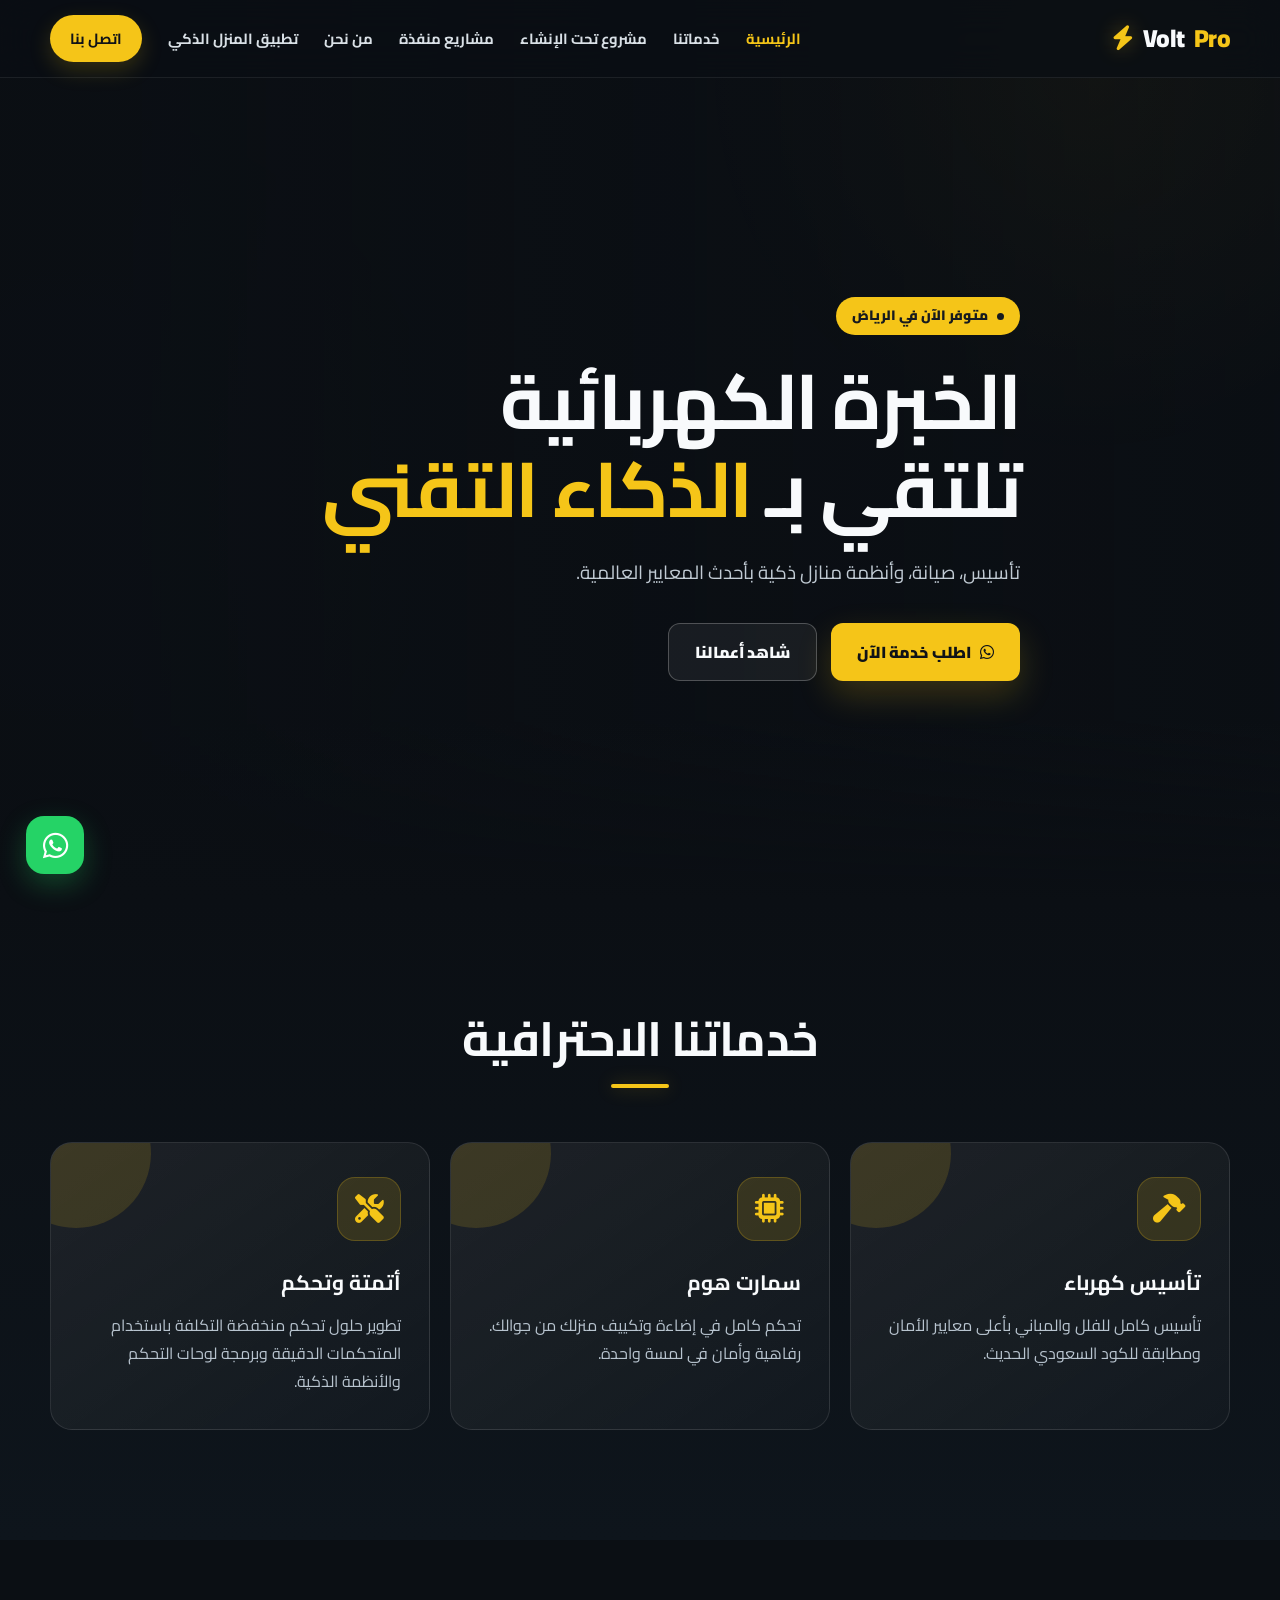
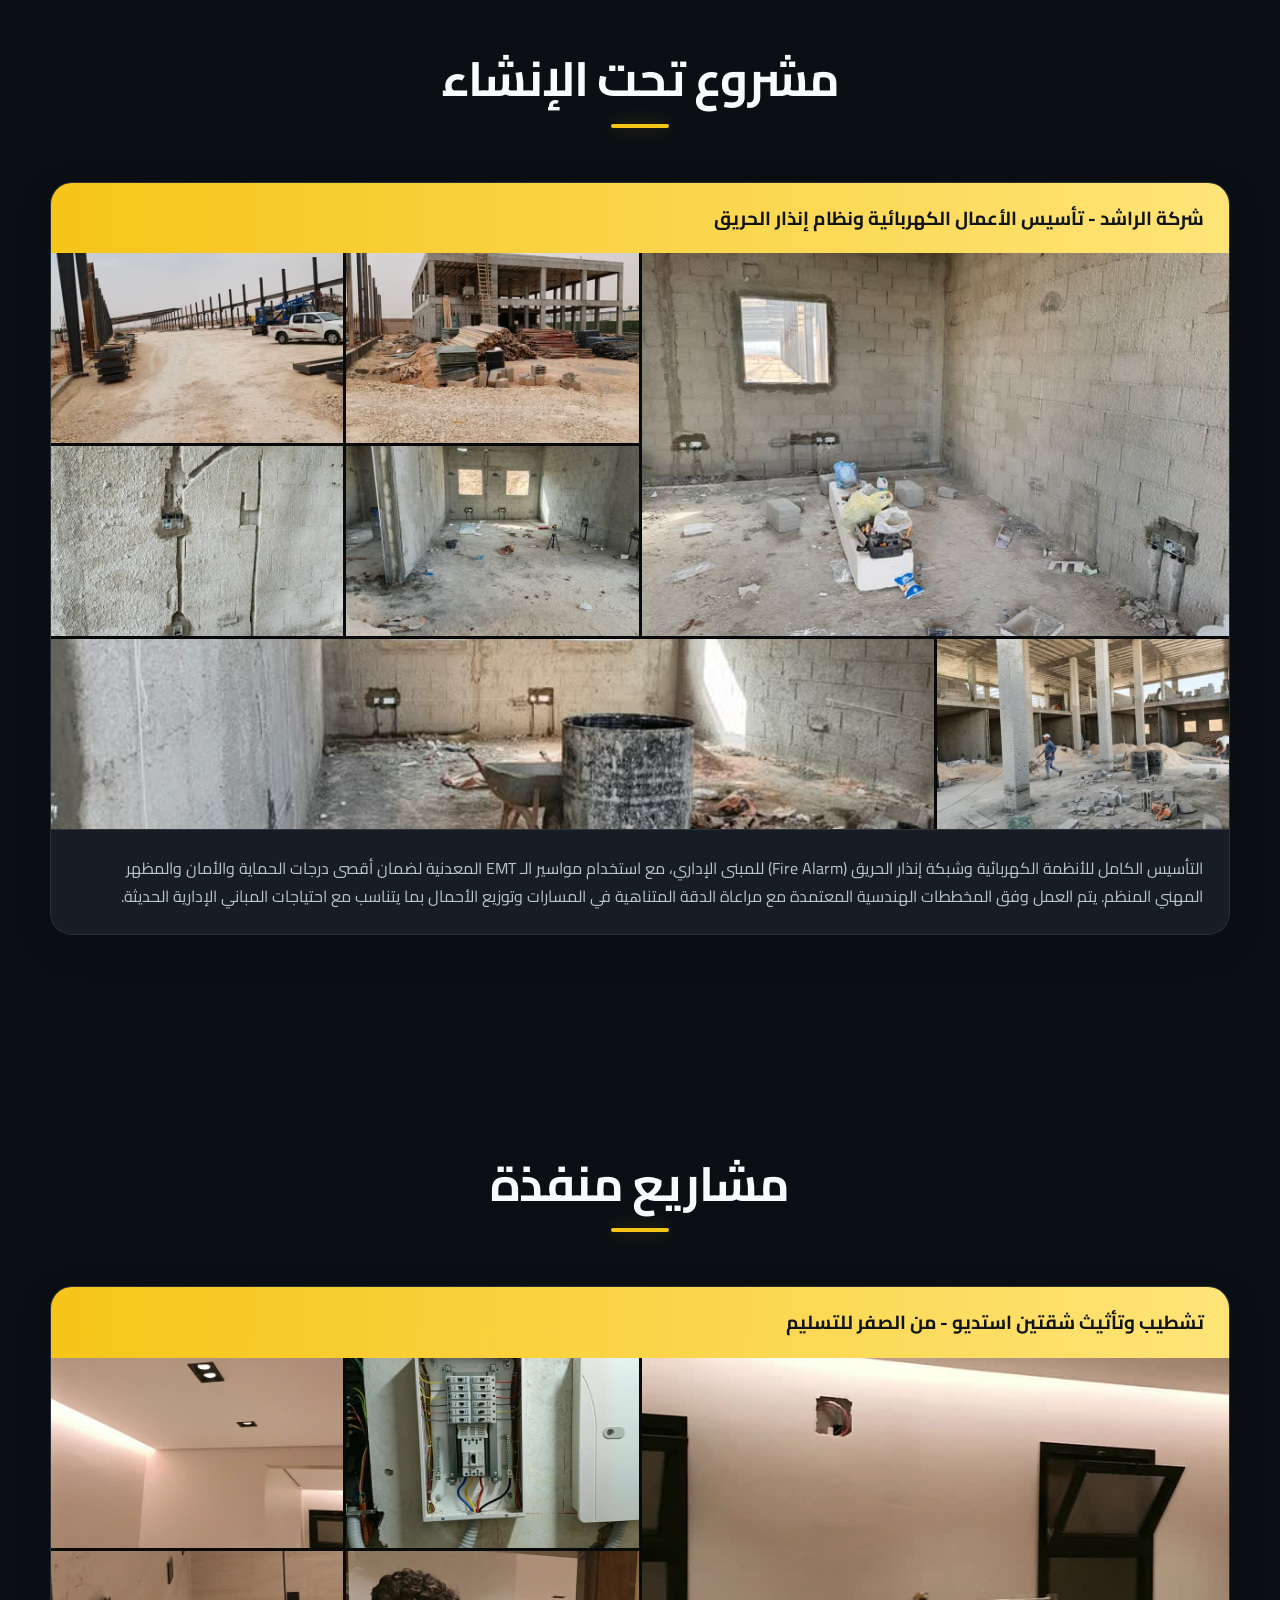
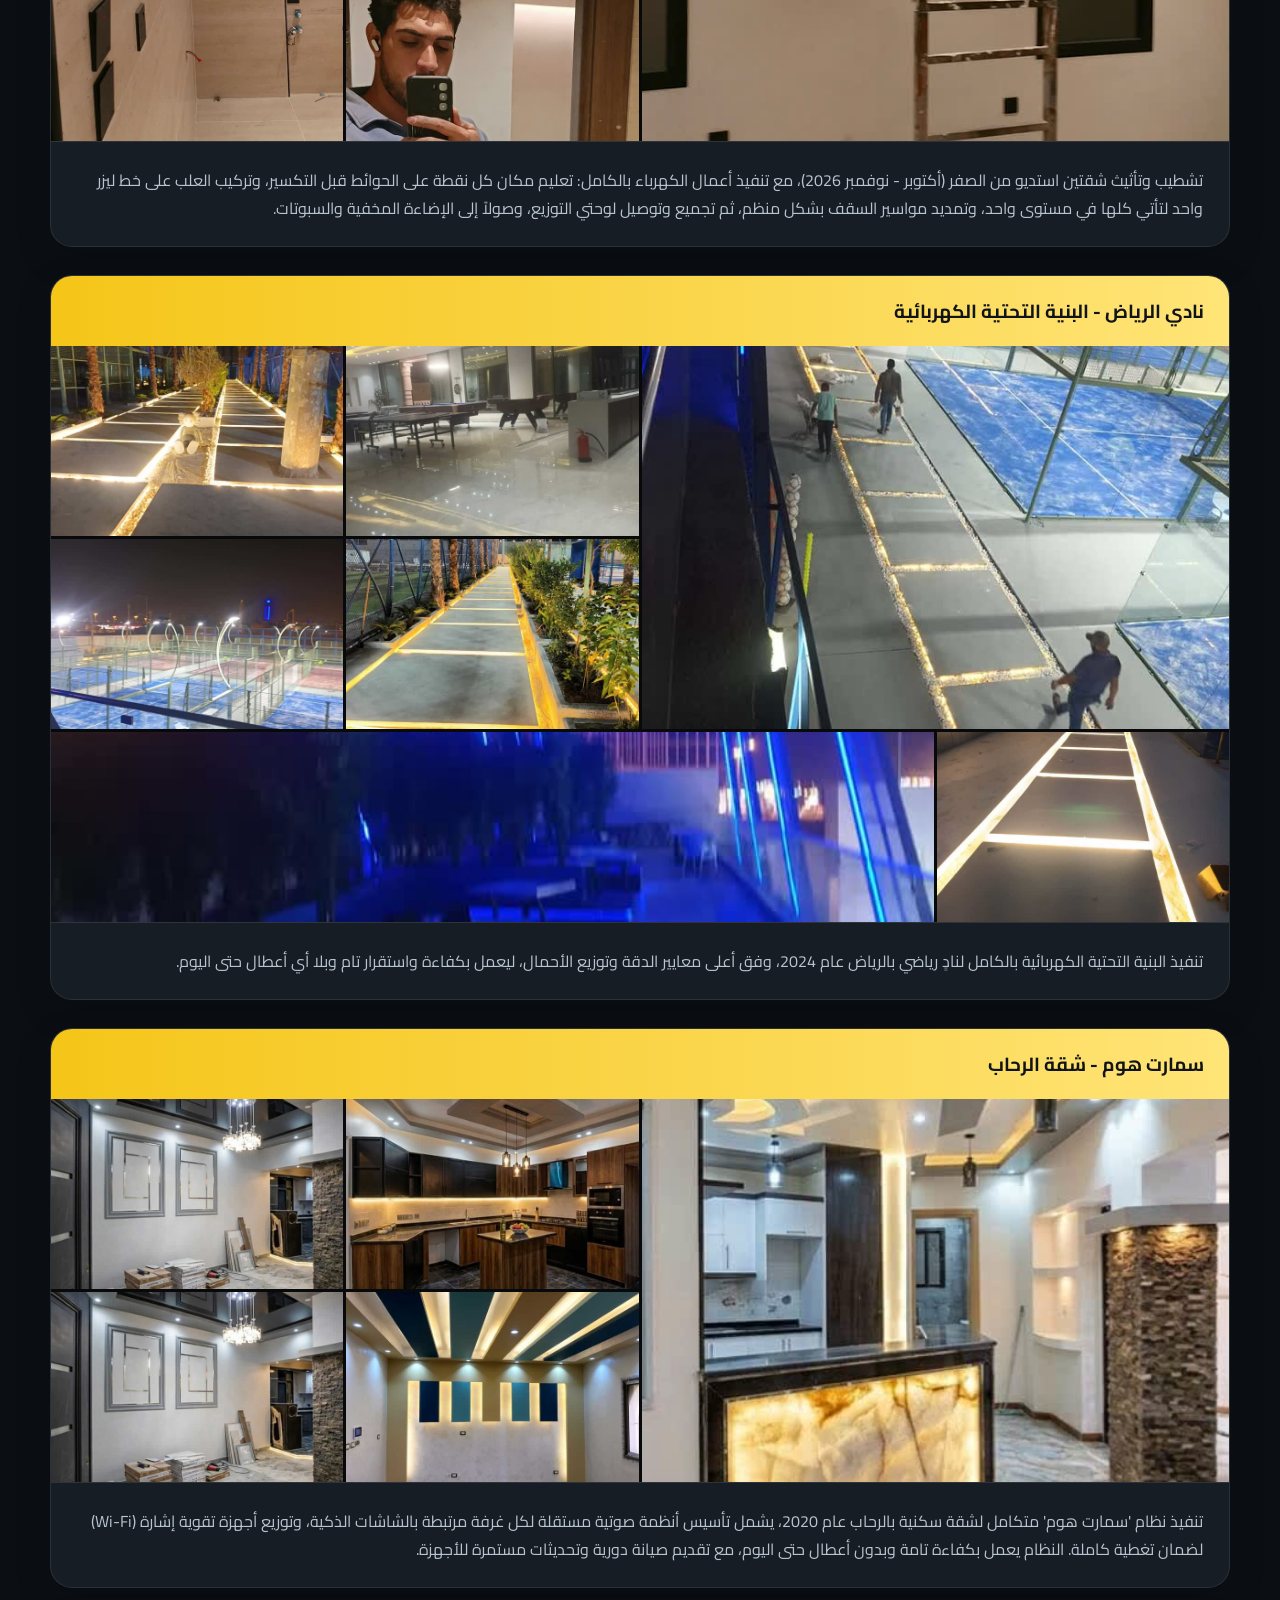
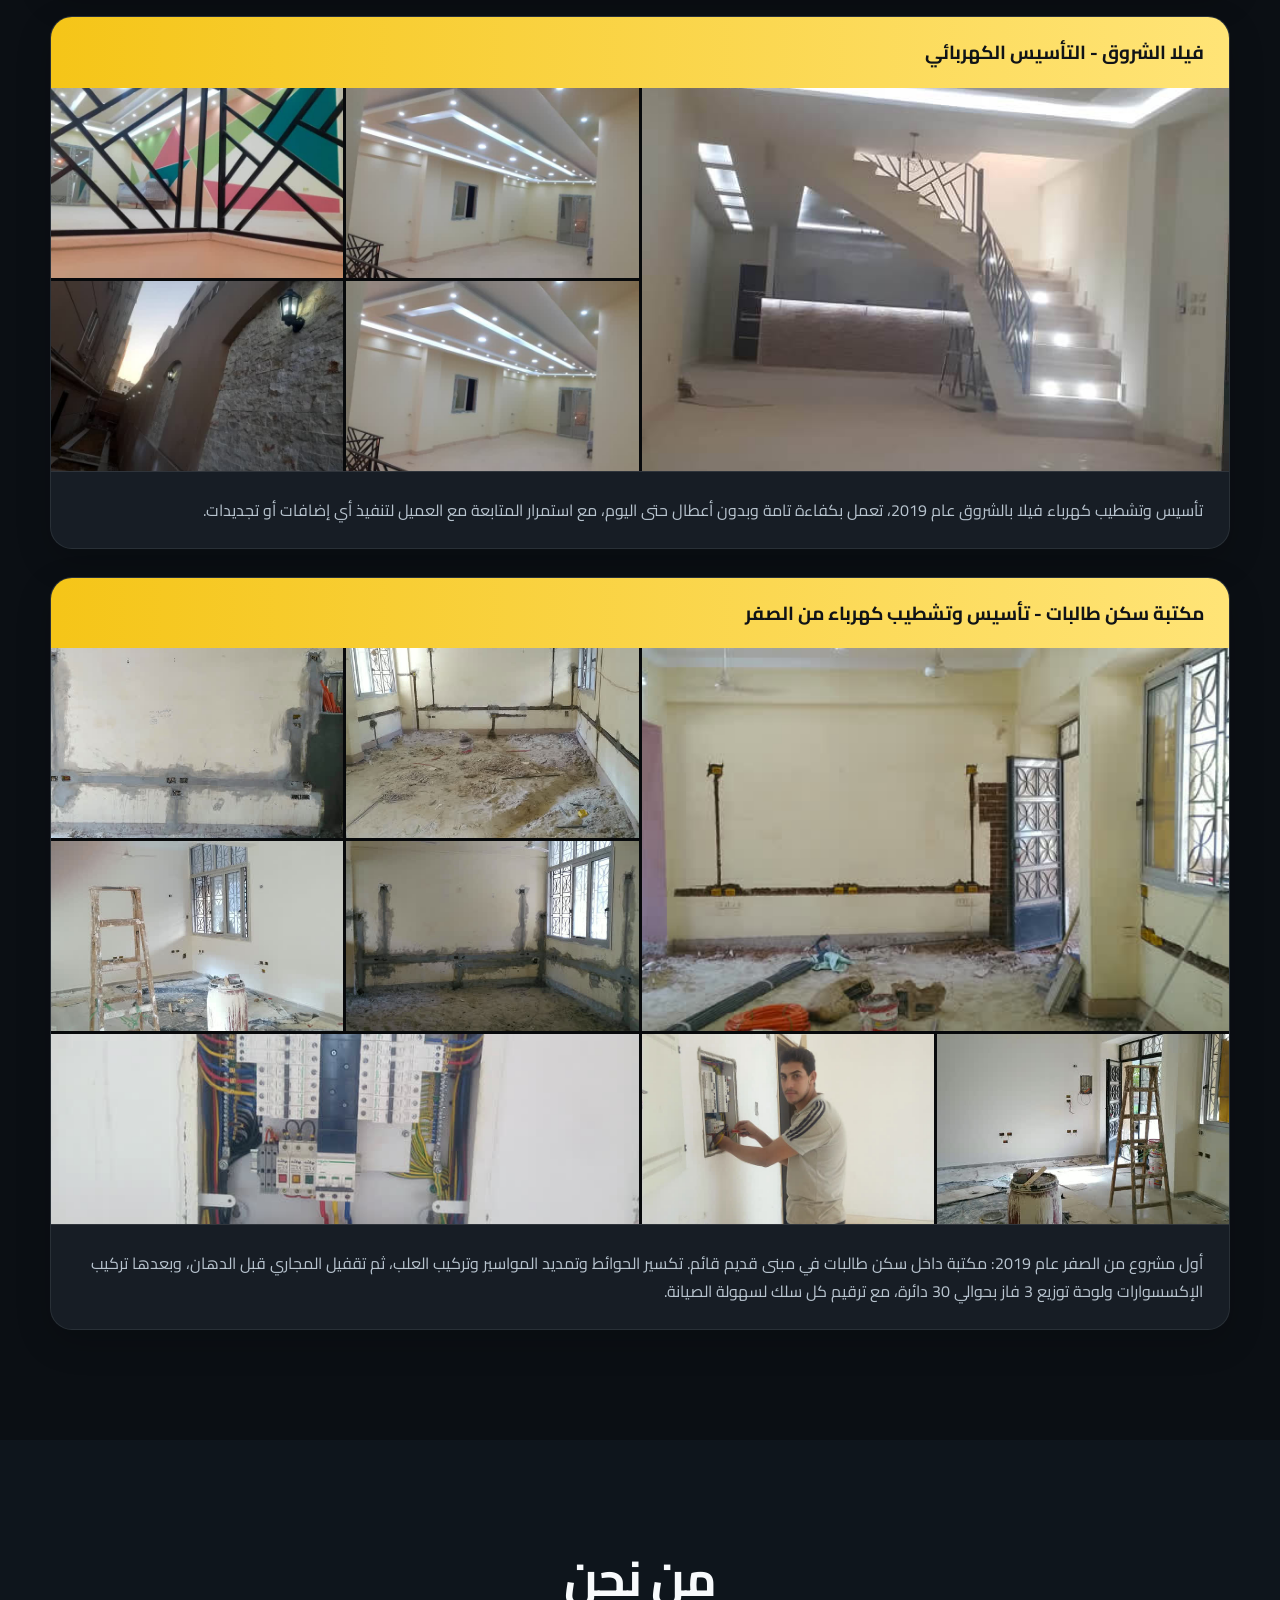
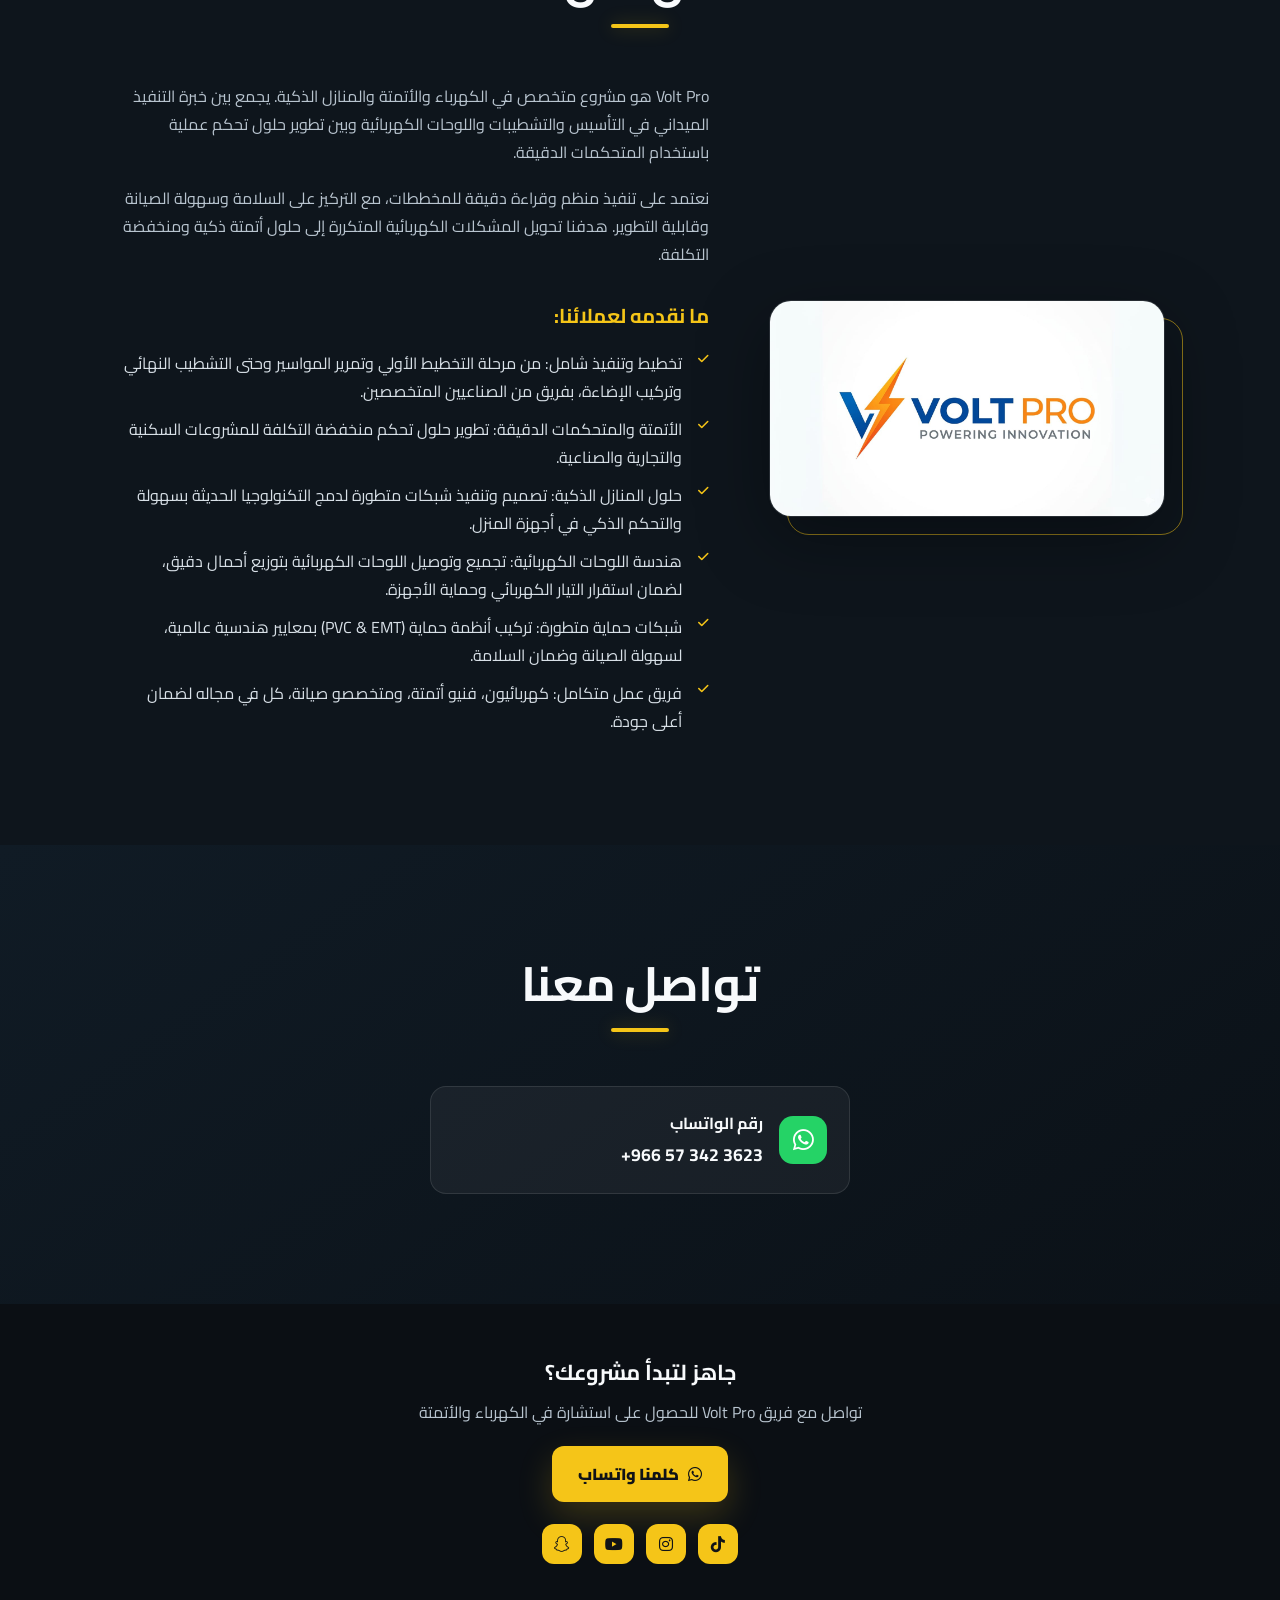
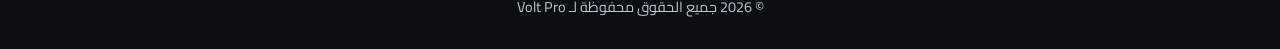
==== commit a3ea4d55: "Move the site to tony-home.store Co-Authored-By: Claude Opus 5.5 <noreply@anthropic.com>" ====
--- a/index.html
+++ b/index.html
@@ -11,7 +11,7 @@
     <meta name="description" content="Volt Pro - حلول التأسيس والتشطيب الكهربائي، اللوحات، الأتمتة منخفضة التكلفة، وأنظمة المنازل الذكية في الرياض.">
     <meta name="keywords" content="Volt Pro, فني كهرباء, أتمتة, متحكمات دقيقة, منزل ذكي, لوحات تحكم, تيار خفيف, شبكات, الرياض">
     <meta name="author" content="Volt Pro">
-    <link rel="canonical" href="https://tonysyds28-dot.github.io/volt-pro-website/">
+    <link rel="canonical" href="https://tony-home.store/">
     <meta name="robots" content="index, follow, max-image-preview:large, max-snippet:-1, max-video-preview:-1">
     <meta name="language" content="Arabic">
     <meta name="geo.region" content="SA">
@@ -25,14 +25,14 @@
     <meta property="og:description" content="Volt Pro - حلول احترافية في التأسيس الكهربائي، الأتمتة، اللوحات، وأنظمة المنزل الذكي في الرياض.">
     <meta property="og:site_name" content="Volt Pro">
     <meta property="og:locale" content="ar_SA">
-    <meta property="og:url" content="https://tonysyds28-dot.github.io/volt-pro-website/">
-    <meta property="og:image" content="https://tonysyds28-dot.github.io/volt-pro-website/image/profile.jpeg">
+    <meta property="og:url" content="https://tony-home.store/">
+    <meta property="og:image" content="https://tony-home.store/image/profile.jpeg">
     
     <!-- Twitter Card Meta Tags -->
     <meta name="twitter:card" content="summary_large_image">
     <meta name="twitter:title" content="Volt Pro | الكهرباء والأتمتة والمنازل الذكية">
     <meta name="twitter:description" content="Volt Pro - حلول التأسيس الكهربائي والأتمتة والمنازل الذكية في الرياض.">
-    <meta name="twitter:image" content="https://tonysyds28-dot.github.io/volt-pro-website/image/profile.jpeg">
+    <meta name="twitter:image" content="https://tony-home.store/image/profile.jpeg">
     
     <!-- Technical Meta Tags -->
     <meta name="theme-color" content="#f5c518">
